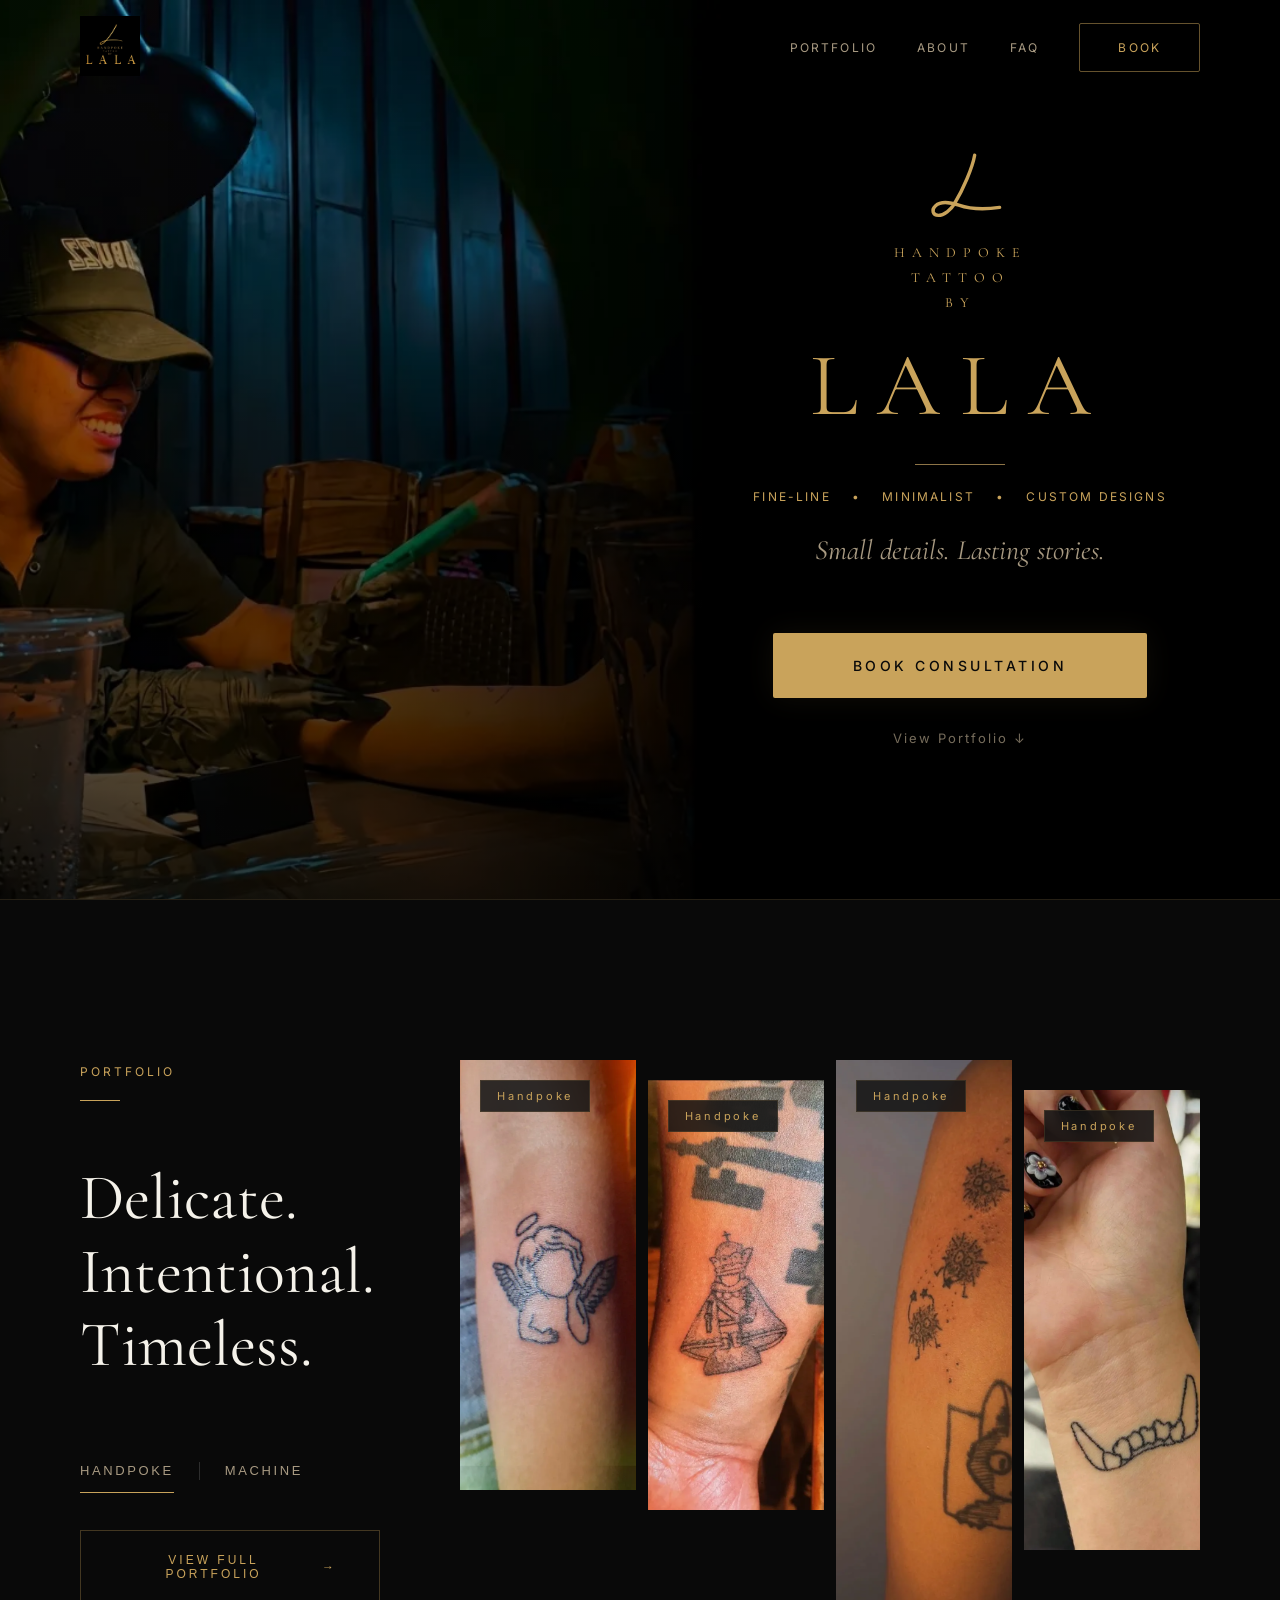
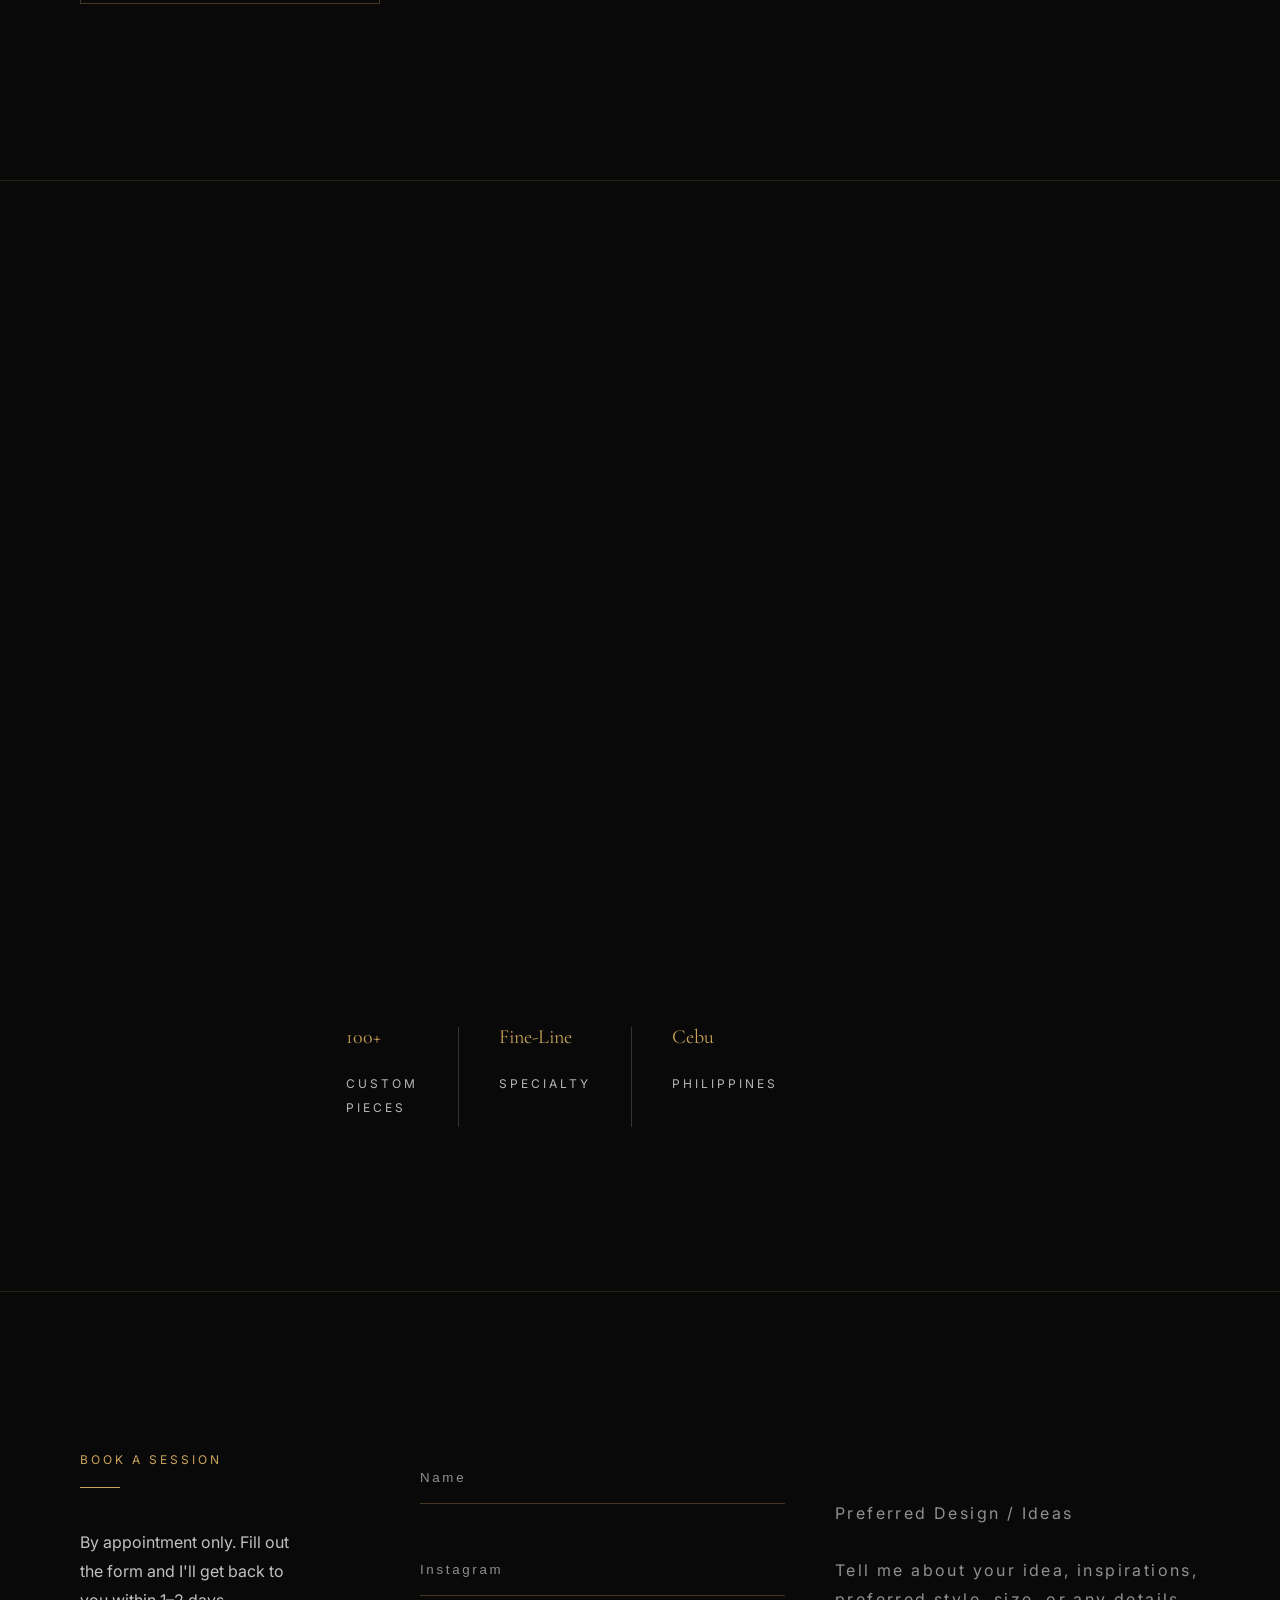
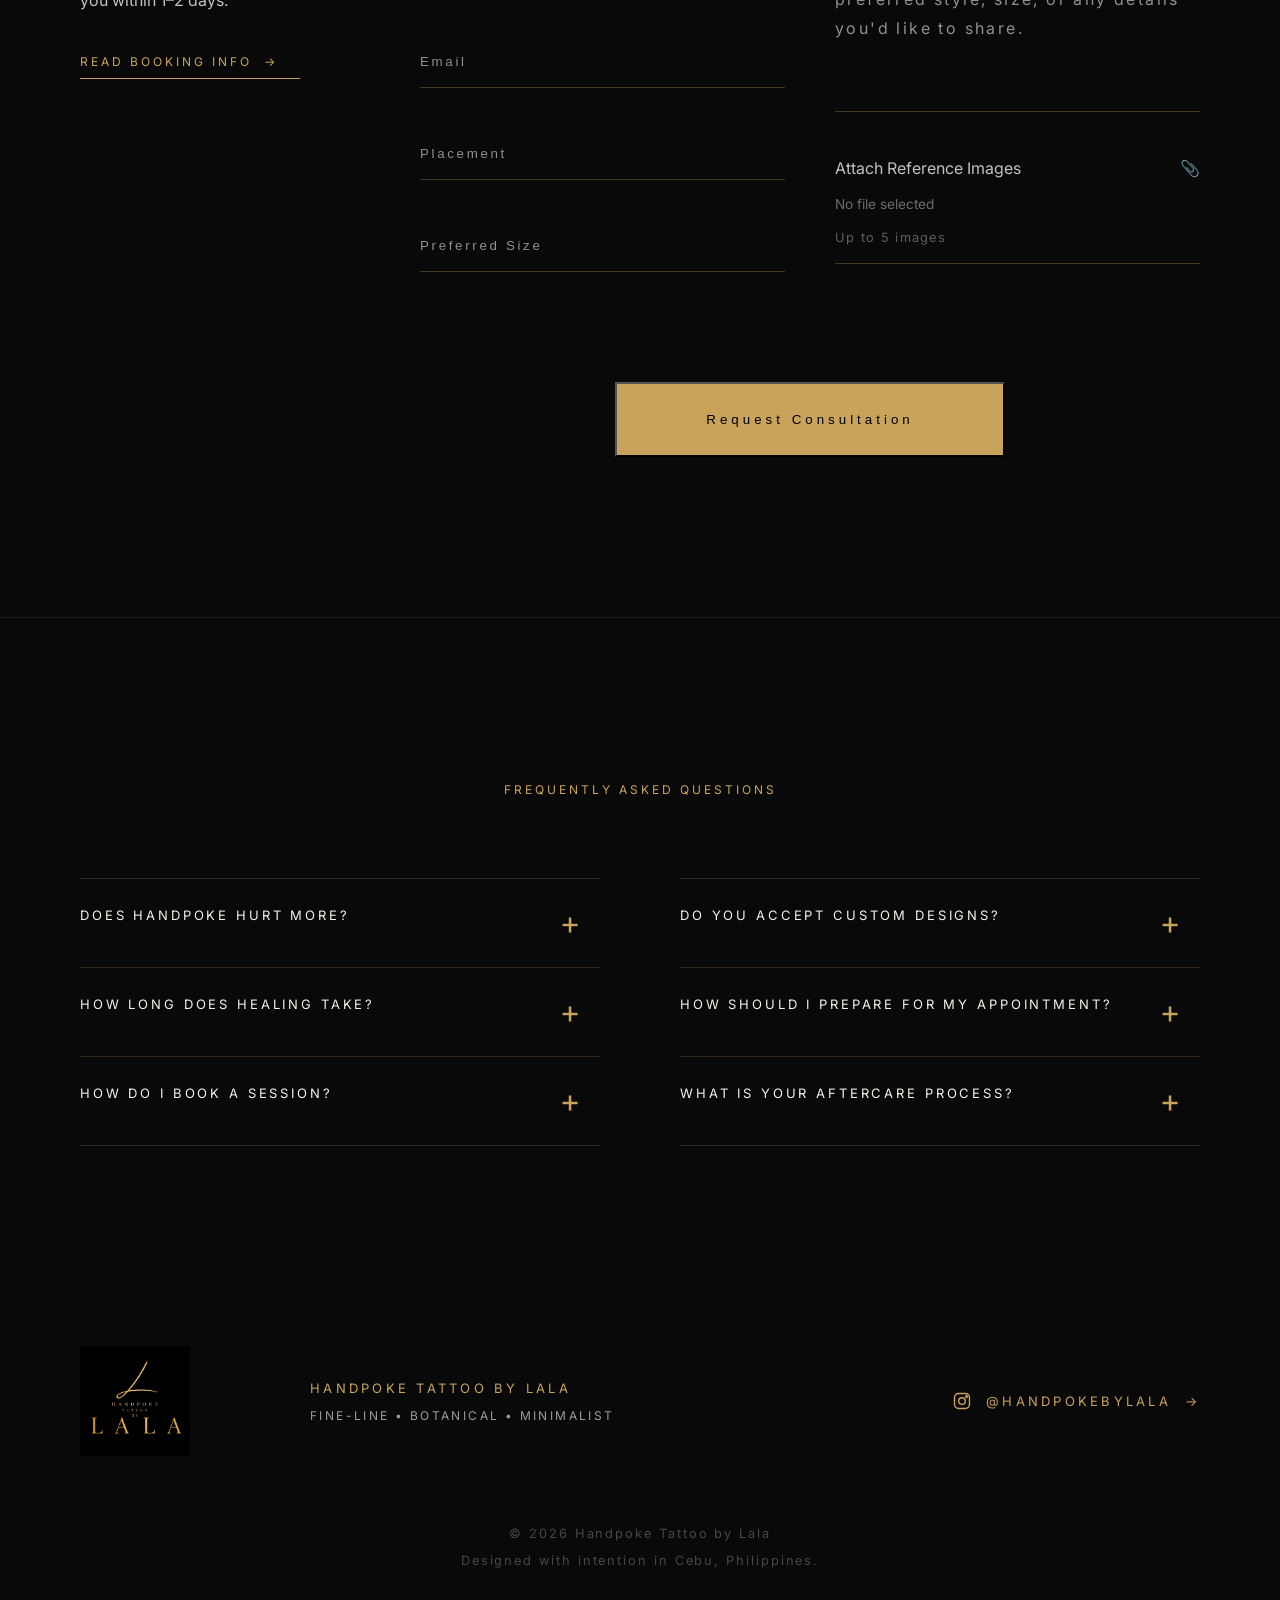
==== Handpoked website/index.html @ d17626dd "Add files via upload" ====
<!DOCTYPE html>
<html lang="en">
<head>

    <!-- Meta -->
    <meta charset="UTF-8">
    <meta name="viewport"
          content="width=device-width, initial-scale=1.0">

    <!-- Title -->
    <title>Handpoke Tattoo by LALA</title>
 <!-- Description -->
<meta
name="description"
content="Fine-line and minimalist handpoke tattoos by Lala. Thoughtfully crafted pieces inspired by your story.">

<meta property="og:type" content="website">

<meta
property="og:title"
content="Handpoke Tattoo by LALA">

<meta
property="og:description"
content="Fine-line, botanical and minimalist handpoke tattoos in Cebu, Philippines.">

<meta
property="og:image"
content="https://www.handpokebylala.com/img/og-image.jpg">

<meta
property="og:url"
content="https://www.handpokebylala.com/">

<meta
property="og:site_name"
content="Handpoke Tattoo by LALA">

<meta
name="twitter:card"
content="summary_large_image">

<meta
name="twitter:title"
content="Handpoke Tattoo by LALA">

<meta
name="twitter:description"
content="Fine-line and minimalist handpoke tattoos in Cebu.">

<meta
name="twitter:image"
content="https://www.handpokebylala.com/img/og-image.jpg">

<meta
name="theme-color"
content="#090909">

<link
rel="icon"
type="image/ico"
href="img/lala-favicon.ico">

<link
rel="apple-touch-icon"
href="img/apple-touch-icon.png">

<link
rel="canonical"
href="https://www.handpokebylala.com/">

<!-- Google Fonts -->
    <link rel="preconnect"
          href="https://fonts.googleapis.com">

    <link rel="preconnect"
          href="https://fonts.gstatic.com"
          crossorigin>

    <link href="https://fonts.googleapis.com/css2?family=Cormorant+Garamond:wght@300;400;500;600&family=Inter:wght@300;400;500&display=swap"
          rel="stylesheet">

    <!-- CSS -->
    <link rel="stylesheet"
          href="style.css">

          <link
rel="stylesheet"
href="https://cdnjs.cloudflare.com/ajax/libs/font-awesome/6.7.2/css/all.min.css">

<script type="application/ld+json">
{
  "@context": "https://schema.org",
  "@graph": [

    {
      "@type": "TattooParlor",
      "@id": "https://www.handpokebylala.com/#business",

      "name": "Handpoke Tattoo by LALA",

      "url": "https://www.handpokebylala.com",

      "logo": "https://www.handpokebylala.com/img/tattoo-logo.webp",

      "image": "https://www.handpokebylala.com/img/about-img.webp",

      "description": "Fine-line, botanical, and minimalist handpoke tattoos in Cebu, Philippines.",

      "priceRange": "₱₱",

      "areaServed": {
        "@type": "City",
        "name": "Cebu"
      },

      "sameAs": [
        "https://instagram.com/handpoketattoobylala"
      ]
    },

    {
      "@type": "Person",
      "@id": "https://www.handpokebylala.com/#lala",

      "name": "LALA",

      "jobTitle": "Handpoke Tattoo Artist",

      "worksFor": {
        "@id": "https://www.handpokebylala.com/#business"
      },

      "url": "https://www.handpokebylala.com",

      "image": "https://www.handpokebylala.com/img/about-img.webp",

      "sameAs": [
        "https://instagram.com/handpoketattoobylala"
      ],

      "knowsAbout": [
        "Handpoke Tattoo",
        "Fine-Line Tattoo",
        "Minimalist Tattoo",
        "Botanical Tattoo",
        "Custom Tattoo Design"
      ]
    }

  ]
}
</script>

</head>
<body>


<!-- =========================================
HEADER
========================================= -->

<header>

    <nav class="navbar">

<a href="index.html" class="logo">

    <img src="img/tattoo-logo.webp"
         alt="Handpoke Tattoo by Lala">

</a>
<button class="hamburger">

    <span></span>
    <span></span>
    <span></span>

</button>

        <ul class="nav-links">

            <li>
                <a href="#portfolio">Portfolio</a>
            </li>

            <li>
                <a href="#about">About</a>
            </li>

            <li>
                <a href="#faq">FAQ</a>
            </li>

            <li>
                <a href="#booking"
                   class="book-btn">

                    Book

                </a>
            </li>

        </ul>

    </nav>

   

</header>

 <div class="mobile-menu">

        <div class="close-menu">

    ✕

</div>
    <a href="#portfolio">Portfolio</a>

    <a href="#about">About</a>

    <a href="#faq">FAQ</a>

    <a href="#booking" class="mobile-book">

        Book Consultation

    </a>

</div>

<!-- =========================================
HERO
========================================= -->

<section class="hero" >


    <!-- Right Side -->
    <div class="hero-content">


        <!-- Signature -->
        <div class="signature-wrap">

            <svg class="signature-svg"
                 viewBox="0 0 150 118"
                 xmlns="http://www.w3.org/2000/svg">

                <path class="signature-path"

                    d="
                    M 100 4
                    C 96 26, 80 64, 64 90
                    C 58 100, 46 110, 36 110
                    C 26 110, 23 100, 31 93
                    C 41 84, 60 88, 72 92
                    C 92 99, 118 100, 144 96"

                    fill="none"
                    stroke="currentColor"
                    stroke-width="6"
                    stroke-linecap="round"/>

            </svg>

        </div>



        <!-- Small Heading -->
        <div class="mini-title">

            HANDPOKE<br>
            TATTOO <br>
            BY

        </div>



        <!-- Main Logo -->
        <h1 class="brand-name">

            LALA

        </h1>

        <h1 class="sr-only">
Handpoke Tattoo by LALA | Fine-Line Tattoo Artist in Cebu
</h1>



        <!-- Divider -->
        <div class="divider"></div>



        <!-- Descriptors -->
        <div class="descriptors">

            <span>FINE-LINE</span>

            <span class="dot">•</span>

            <span>MINIMALIST</span>

            <span class="dot">•</span>

            <span>CUSTOM DESIGNS</span>

        </div>



        <!-- Tagline -->
        <p class="tagline">

            Small details. Lasting stories.

        </p>



        <!-- Buttons -->
        <div class="hero-buttons">

            <a href="#booking"
               class="btn-primary">

                Book Consultation

            </a>


            <a href="#portfolio"
               class="btn-secondary">

                View Portfolio ↓

            </a>

        </div>

    </div>

</section>
<section class="portfolio" id="portfolio">

    <!-- LEFT -->
    <div class="portfolio-intro reveal-left">

        <span class="section-label reveal-up">
            Portfolio
        </span>

        <h2 class="reveal-up">
            Delicate.<br>
            Intentional.<br>
            Timeless.
        </h2>

        <div class="portfolio-filter reveal-up">

    <button class="active-filter"
            data-category="handpoke">

        Handpoke

    </button>

    <span class="divider-line"></span>

    <button data-category="machine">

        Machine

    </button>

</div>

      <button class="portfolio-link open-gallery reveal-up">

    View Full Portfolio <span>→</span>

</button>

    </div>

<div class="portfolio-gallery reveal-right">

    <div class="portfolio-grid">

    </div>

</div>
    

</section>
<!-- FULLSCREEN GALLERY -->
<div class="gallery-modal">

    <div class="gallery-header">

        <div class="close-gallery">

            X

        </div>

        <h2>Selected Works</h2>

    </div>


    <div class="gallery-filter">

        <button class="gallery-active"
                data-gallery="all">

            All

        </button>

        <button data-gallery="handpoke">

            Handpoke

        </button>

        <button data-gallery="machine">

            Machine

        </button>

    </div>

<div class="gallery-wrapper">

    <div class="gallery-grid">

    </div>

</div>
   

</div>

<div class="lightbox">

    <div class="lightbox-close">

        ✕

    </div>

    <button class="prev-btn">

        ‹

    </button>

    <div class="lightbox-content">

        <span class="lightbox-label">

            Handpoke

        </span>

        <img id="lightbox-image">

        <div class="lightbox-count">

            1 / 8

        </div>

    </div>

    <button class="next-btn">

        ›

    </button>

</div>
<section class="about" id="about">

    <!-- Image -->
   <div class="about-image reveal-left">

    <div class="image-frame"></div>

    <img src="img/about-img.webp"
         alt="Handpoke Tattoo by Lala">

</div>


    <!-- Text -->
    <div class="about-content">

        <span class="section-label reveal-right">

            About Lala

        </span>

        <h2 class="reveal-right">

            Handpoke tattoo artist specializing
            in fine-line and minimalist designs.

        </h2>

        <p class="reveal-right">

            Every tattoo is done slowly and intentionally
            through handpoke techniques, creating pieces
            that feel personal, timeless, and uniquely yours.

        </p>

       <a href="#booking" class="about-link reveal-right" id="meet-lala-btn">

    <span>Meet Lala</span>

    <span class="arrow">→</span>

</a>


       <div class="about-stats reveal-right">

    <div class="stat-item">

        <h3>100+</h3>

        <p>
            CUSTOM<br>
            PIECES
        </p>

    </div>

    <div class="stat-divider"></div>

    <div class="stat-item">

        <h3>Fine-Line</h3>

        <p>

            SPECIALTY

        </p>

    </div>

    <div class="stat-divider"></div>

    <div class="stat-item">

        <h3>Cebu</h3>

        <p>

            PHILIPPINES

        </p>

    </div>

</div>

    </div>


    <!-- Animated Flower -->
    <div class="about-flower reveal-up">



<svg class="flower-svg"
     xmlns="http://www.w3.org/2000/svg"
     viewBox="0 0 736 1427"
     fill="none"
     stroke="black"
     stroke-width="1.5"
     stroke-linecap="round"
     stroke-linejoin="round">

   <path class="flower-path" d="M 366 1179 L 367 1178 L 368 1179 L 373 1189 L 373 1191 L 383 1210 L 383 1212 L 385 1214 L 385 1216 L 398 1242 L 400 1244 L 409 1263 L 411 1265 L 413 1270 L 415 1272 L 421 1285 L 423 1287 L 428 1298 L 430 1300 L 436 1313 L 438 1315 L 449 1337 L 454 1344 L 456 1349 L 461 1356 L 460 1358 L 454 1352 L 454 1351 L 445 1341 L 445 1340 L 441 1336 L 441 1335 L 430 1322 L 428 1318 L 422 1311 L 422 1310 L 412 1296 L 411 1293 L 406 1286 L 404 1281 L 402 1279 L 390 1255 L 390 1253 L 387 1248 L 387 1246 L 383 1238 L 382 1233 L 380 1230 L 380 1228 L 379 1227 L 379 1225 L 378 1224 L 378 1222 L 377 1221 L 377 1219 L 376 1218 L 376 1216 L 374 1212 L 374 1209 L 372 1205 L 372 1202 L 371 1201 L 371 1198 L 370 1197 L 370 1194 L 369 1193 L 369 1190 L 368 1189 L 368 1186 L 367 1185 L 367 1182 L 366 1180" />
<path class="flower-path" d="M 361 1090 L 362 1089 L 364 1090 L 364 1112 L 365 1113 L 365 1123 L 366 1124 L 366 1132 L 367 1133 L 367 1139 L 368 1140 L 368 1144 L 369 1145 L 369 1150 L 370 1151 L 370 1155 L 371 1156 L 372 1165 L 373 1166 L 373 1169 L 374 1170 L 374 1173 L 375 1174 L 375 1177 L 376 1178 L 377 1185 L 379 1189 L 379 1192 L 381 1196 L 381 1198 L 380 1199 L 369 1177 L 369 1175 L 363 1163 L 363 1158 L 362 1157 L 362 1147 L 361 1146 L 361 1091" />
<path class="flower-path" d="M 535 969 L 536 968 L 537 970 L 535 973 L 535 975 L 532 981 L 530 983 L 528 988 L 526 990 L 526 991 L 524 993 L 520 1000 L 517 1003 L 515 1007 L 511 1011 L 511 1012 L 504 1020 L 504 1021 L 499 1026 L 499 1027 L 491 1035 L 491 1036 L 465 1063 L 464 1062 L 464 1060 L 465 1059 L 466 1051 L 467 1050 L 467 1048 L 468 1047 L 470 1039 L 480 1019 L 479 1020 L 476 1026 L 474 1028 L 467 1042 L 467 1044 L 466 1045 L 466 1047 L 464 1051 L 464 1054 L 463 1055 L 463 1059 L 462 1060 L 462 1065 L 461 1066 L 461 1068 L 459 1070 L 455 1077 L 452 1080 L 448 1087 L 445 1090 L 444 1089 L 444 1080 L 445 1079 L 445 1074 L 446 1073 L 446 1070 L 447 1069 L 448 1063 L 449 1062 L 450 1057 L 452 1054 L 452 1052 L 461 1034 L 461 1035 L 458 1038 L 457 1041 L 455 1043 L 448 1057 L 448 1059 L 447 1060 L 447 1062 L 446 1063 L 446 1065 L 444 1069 L 444 1072 L 443 1073 L 443 1076 L 442 1077 L 442 1096 L 439 1100 L 438 1103 L 436 1105 L 431 1115 L 429 1114 L 429 1105 L 428 1104 L 428 1078 L 429 1077 L 429 1071 L 430 1070 L 430 1067 L 431 1066 L 431 1065 L 430 1065 L 430 1067 L 428 1071 L 428 1075 L 427 1076 L 427 1082 L 426 1083 L 426 1103 L 427 1104 L 427 1112 L 428 1113 L 428 1122 L 425 1128 L 425 1130 L 423 1133 L 423 1135 L 421 1138 L 421 1140 L 419 1144 L 419 1147 L 417 1151 L 417 1154 L 416 1155 L 414 1152 L 414 1144 L 413 1143 L 413 1112 L 414 1111 L 414 1105 L 415 1104 L 415 1100 L 416 1099 L 416 1095 L 417 1093 L 414 1098 L 413 1106 L 412 1107 L 412 1112 L 411 1113 L 411 1146 L 412 1147 L 412 1153 L 413 1154 L 413 1158 L 414 1159 L 414 1166 L 413 1167 L 413 1172 L 412 1173 L 412 1180 L 411 1181 L 411 1188 L 410 1189 L 410 1200 L 409 1201 L 407 1198 L 406 1192 L 405 1191 L 405 1189 L 403 1185 L 403 1182 L 402 1181 L 401 1175 L 399 1171 L 398 1163 L 397 1162 L 397 1158 L 396 1157 L 396 1151 L 395 1150 L 395 1124 L 396 1123 L 396 1116 L 397 1115 L 397 1111 L 398 1110 L 399 1102 L 400 1101 L 400 1099 L 401 1098 L 403 1090 L 405 1087 L 405 1085 L 413 1069 L 415 1067 L 416 1064 L 421 1058 L 423 1054 L 441 1035 L 442 1035 L 446 1031 L 447 1031 L 450 1028 L 451 1028 L 454 1025 L 455 1025 L 460 1021 L 470 1016 L 472 1014 L 479 1011 L 481 1009 L 486 1007 L 488 1005 L 493 1003 L 495 1001 L 498 1000 L 503 996 L 506 995 L 508 993 L 512 991 L 520 984 L 521 984 L 534 971 L 534 970" />
<path class="flower-path" d="M 543 959 L 544 958 L 545 959 L 545 965 L 544 966 L 544 971 L 543 972 L 543 978 L 542 979 L 542 984 L 541 985 L 541 991 L 540 992 L 540 996 L 539 997 L 539 1002 L 538 1003 L 538 1007 L 537 1008 L 537 1011 L 536 1012 L 536 1015 L 535 1016 L 534 1024 L 532 1028 L 532 1031 L 531 1032 L 531 1034 L 530 1035 L 528 1043 L 526 1046 L 526 1048 L 524 1051 L 524 1053 L 522 1056 L 522 1058 L 517 1067 L 517 1069 L 508 1087 L 506 1089 L 503 1096 L 501 1098 L 497 1106 L 495 1108 L 495 1109 L 493 1111 L 493 1112 L 491 1114 L 491 1115 L 489 1117 L 489 1118 L 487 1120 L 483 1127 L 474 1138 L 474 1139 L 469 1144 L 469 1145 L 464 1150 L 464 1151 L 441 1174 L 440 1174 L 435 1179 L 434 1179 L 430 1183 L 429 1183 L 422 1190 L 422 1191 L 419 1194 L 417 1199 L 415 1201 L 415 1203 L 413 1206 L 412 1205 L 412 1195 L 413 1194 L 413 1185 L 414 1184 L 414 1177 L 415 1176 L 415 1171 L 416 1169 L 422 1162 L 422 1161 L 440 1143 L 441 1143 L 451 1134 L 452 1134 L 468 1118 L 469 1116 L 468 1116 L 456 1128 L 455 1128 L 450 1133 L 449 1133 L 445 1137 L 444 1137 L 440 1141 L 439 1141 L 433 1147 L 432 1147 L 419 1161 L 418 1160 L 418 1157 L 420 1153 L 420 1150 L 421 1149 L 421 1146 L 422 1145 L 423 1140 L 425 1137 L 425 1135 L 427 1132 L 427 1130 L 430 1125 L 430 1123 L 436 1111 L 438 1109 L 439 1106 L 442 1103 L 446 1101 L 450 1097 L 454 1095 L 457 1092 L 461 1090 L 464 1087 L 468 1085 L 471 1082 L 472 1082 L 478 1077 L 479 1077 L 484 1072 L 485 1072 L 502 1055 L 502 1054 L 510 1045 L 510 1044 L 484 1070 L 483 1070 L 479 1074 L 478 1074 L 471 1080 L 464 1084 L 461 1087 L 454 1091 L 447 1097 L 445 1096 L 448 1092 L 449 1089 L 455 1081 L 455 1080 L 458 1077 L 458 1076 L 461 1073 L 461 1072 L 465 1068 L 465 1067 L 483 1048 L 483 1047 L 495 1035 L 495 1034 L 502 1027 L 502 1026 L 507 1021 L 507 1020 L 510 1017 L 510 1016 L 517 1008 L 519 1004 L 522 1001 L 522 1000 L 528 992 L 530 987 L 532 985 L 539 971 L 539 969 L 541 966 L 541 964 L 543 960" />
<path class="flower-path" d="M 142 941 L 144 940 L 145 941 L 148 941 L 149 942 L 156 943 L 160 945 L 163 945 L 164 946 L 166 946 L 167 947 L 169 947 L 173 949 L 176 949 L 179 951 L 181 951 L 182 952 L 187 953 L 190 955 L 192 955 L 214 966 L 216 968 L 219 969 L 226 974 L 225 975 L 219 976 L 218 977 L 202 977 L 201 976 L 196 976 L 200 977 L 201 978 L 204 978 L 205 979 L 218 979 L 219 978 L 222 978 L 226 976 L 229 976 L 239 984 L 240 984 L 244 988 L 244 989 L 243 990 L 239 990 L 238 991 L 225 991 L 224 990 L 221 990 L 220 989 L 219 989 L 219 990 L 223 991 L 224 992 L 226 992 L 227 993 L 239 993 L 243 991 L 248 991 L 258 1000 L 257 1001 L 252 1001 L 251 1002 L 240 1002 L 239 1001 L 233 1001 L 234 1002 L 242 1003 L 243 1004 L 261 1003 L 273 1014 L 272 1015 L 263 1015 L 262 1014 L 260 1014 L 259 1015 L 248 1015 L 247 1014 L 243 1014 L 242 1013 L 240 1013 L 239 1012 L 237 1012 L 234 1010 L 230 1009 L 228 1007 L 223 1005 L 221 1003 L 217 1001 L 214 998 L 213 998 L 210 995 L 209 995 L 206 992 L 205 992 L 169 960 L 168 960 L 157 951 L 156 951 L 154 949 L 153 949 L 143 942" />
<path class="flower-path" d="M 170 934 L 171 933 L 193 933 L 194 934 L 200 934 L 201 935 L 209 936 L 210 937 L 213 937 L 214 938 L 219 939 L 224 942 L 226 942 L 228 944 L 236 948 L 239 951 L 240 951 L 250 961 L 250 962 L 254 966 L 254 967 L 259 973 L 263 981 L 263 983 L 264 984 L 264 986 L 265 987 L 265 989 L 266 990 L 267 995 L 269 998 L 269 1000 L 270 1001 L 270 1003 L 271 1004 L 272 1008 L 271 1009 L 266 1004 L 265 1004 L 250 989 L 249 985 L 248 984 L 248 982 L 246 979 L 246 977 L 240 965 L 232 955 L 234 960 L 236 962 L 237 965 L 239 967 L 243 975 L 243 977 L 246 982 L 246 984 L 245 985 L 240 981 L 239 981 L 236 978 L 235 978 L 232 975 L 231 975 L 220 967 L 208 961 L 204 958 L 202 958 L 193 953 L 188 952 L 185 950 L 183 950 L 182 949 L 180 949 L 179 948 L 177 948 L 176 947 L 174 947 L 173 946 L 171 946 L 167 944 L 164 944 L 160 942 L 157 942 L 156 941 L 153 941 L 152 940 L 149 940 L 148 939 L 144 939 L 143 938 L 146 936 L 160 935 L 161 934 L 169 934" />
<path class="flower-path" d="M 531 795 L 532 794 L 533 795 L 533 796 L 531 798 L 532 799 L 531 801 L 524 806 L 522 806 L 521 807 L 517 807 L 515 805 L 517 804 L 517 803 L 516 802 L 515 803 L 513 803 L 512 802 L 513 800 L 515 800 L 516 799 L 518 799 L 519 798 L 521 798 L 522 797 L 530 795" />
<path class="flower-path" d="M 516 792 L 517 791 L 529 791 L 530 792 L 527 794 L 525 794 L 524 795 L 522 795 L 521 796 L 519 796 L 518 797 L 516 797 L 515 798 L 513 798 L 512 799 L 508 800 L 507 799 L 508 796 L 512 793 L 515 792" />
<path class="flower-path" d="M 482 762 L 483 761 L 485 763 L 485 765 L 481 771 L 480 770 L 480 766 L 481 765 L 481 763" />
<path class="flower-path" d="M 566 744 L 568 743 L 569 745 L 561 754 L 557 756 L 560 756 L 562 758 L 561 760 L 559 761 L 551 761 L 547 759 L 545 757 L 545 753 L 547 751 L 553 748 L 555 748 L 556 747 L 558 747 L 561 745 L 565 744" />
<path class="flower-path" d="M 497 742 L 498 741 L 499 742 L 499 744 L 497 747 L 497 749 L 494 752 L 493 751 L 493 747 L 496 743" />
<path class="flower-path" d="M 559 736 L 560 735 L 566 738 L 570 738 L 571 739 L 565 742 L 563 742 L 562 743 L 557 744 L 554 746 L 552 746 L 547 749 L 546 748 L 546 746 L 548 742 L 553 737 L 555 736 L 558 736" />
<path class="flower-path" d="M 515 732 L 516 731 L 517 732 L 517 735 L 515 737 L 514 736 L 515 733" />
<path class="flower-path" d="M 510 732 L 511 731 L 513 732 L 512 739 L 509 743 L 509 745 L 513 741 L 514 742 L 514 745 L 513 746 L 512 752 L 509 755 L 505 757 L 500 758 L 499 757 L 504 752 L 506 748 L 500 754 L 498 755 L 496 754 L 499 749 L 499 747 L 500 746 L 500 744 L 502 740 L 509 732" />
<path class="flower-path" d="M 158 728 L 159 727 L 162 730 L 163 730 L 182 749 L 182 750 L 187 755 L 187 756 L 192 761 L 192 762 L 198 769 L 198 770 L 208 784 L 212 792 L 212 794 L 214 797 L 214 799 L 216 803 L 216 808 L 217 809 L 216 810 L 216 816 L 215 817 L 215 820 L 213 824 L 213 827 L 212 828 L 212 833 L 211 834 L 203 821 L 203 814 L 204 813 L 204 807 L 205 806 L 205 798 L 204 797 L 203 791 L 202 790 L 202 792 L 203 793 L 203 807 L 202 808 L 202 813 L 200 817 L 192 805 L 192 789 L 191 788 L 191 782 L 190 781 L 190 777 L 189 776 L 189 773 L 186 767 L 186 765 L 184 762 L 184 764 L 185 765 L 185 767 L 187 771 L 187 774 L 188 775 L 188 779 L 189 780 L 189 789 L 190 790 L 190 799 L 189 800 L 181 789 L 178 783 L 179 782 L 178 780 L 178 774 L 177 775 L 177 779 L 176 780 L 173 775 L 173 755 L 172 754 L 172 751 L 168 744 L 169 748 L 170 749 L 170 753 L 171 754 L 171 770 L 170 771 L 161 757 L 160 751 L 159 750 L 159 731 L 158 729" />
<path class="flower-path" d="M 135 710 L 136 709 L 138 711 L 139 711 L 144 716 L 145 716 L 155 724 L 156 726 L 156 729 L 157 730 L 157 747 L 156 748 L 153 742 L 151 740 L 149 735 L 147 733 L 144 726 L 142 724 L 138 715 L 135 711" />
<path class="flower-path" d="M 126 701 L 127 700 L 130 704 L 140 725 L 142 727 L 153 749 L 155 751 L 156 754 L 159 758 L 157 759 L 151 756 L 149 754 L 143 751 L 139 747 L 138 747 L 139 749 L 146 755 L 149 756 L 156 761 L 160 762 L 164 766 L 164 767 L 166 769 L 166 770 L 168 772 L 168 773 L 170 775 L 170 776 L 172 778 L 173 781 L 176 785 L 175 786 L 173 786 L 172 785 L 170 785 L 164 782 L 162 780 L 158 778 L 148 768 L 147 766 L 149 771 L 159 781 L 160 781 L 165 785 L 169 786 L 172 788 L 174 788 L 177 790 L 179 790 L 186 800 L 186 801 L 188 803 L 188 804 L 187 805 L 185 805 L 181 803 L 178 803 L 177 802 L 172 801 L 169 799 L 167 799 L 163 796 L 160 795 L 164 799 L 172 803 L 174 803 L 178 805 L 181 805 L 184 807 L 186 807 L 189 809 L 191 809 L 194 812 L 194 813 L 202 824 L 203 827 L 205 829 L 204 830 L 196 828 L 186 823 L 183 820 L 182 820 L 179 817 L 178 817 L 185 824 L 186 824 L 191 828 L 193 828 L 196 830 L 202 831 L 203 832 L 207 833 L 211 838 L 210 840 L 209 839 L 205 839 L 204 838 L 192 837 L 191 836 L 186 835 L 180 832 L 178 830 L 174 828 L 159 813 L 159 812 L 156 809 L 156 808 L 150 800 L 145 790 L 145 788 L 143 785 L 143 783 L 142 782 L 142 780 L 140 776 L 139 769 L 138 768 L 138 763 L 137 762 L 137 758 L 136 757 L 136 751 L 135 750 L 135 744 L 134 743 L 134 737 L 133 736 L 133 730 L 132 729 L 132 725 L 131 724 L 130 715 L 129 714 L 129 711 L 128 710 L 126 702" />
<path class="flower-path" d="M 259 698 L 260 697 L 261 698 L 264 704 L 265 709 L 267 713 L 271 718 L 270 720 L 264 720 L 260 716 L 259 714 L 259 709 L 258 708 L 258 702 L 259 701 L 259 699" />
<path class="flower-path" d="M 260 694 L 262 693 L 268 696 L 274 702 L 275 706 L 276 707 L 276 709 L 277 710 L 277 713 L 274 717 L 273 717 L 271 715 L 270 712 L 268 710 L 264 702 L 264 700 L 261 695" />
<path class="flower-path" d="M 316 676 L 317 675 L 321 675 L 323 679 L 323 687 L 322 689 L 318 692 L 316 691 L 318 687 L 318 683 L 314 690 L 312 688 L 312 681 L 315 677" />
<path class="flower-path" d="M 322 668 L 323 667 L 324 668 L 323 672 L 320 675 L 317 675 L 316 674 L 321 669" />
<path class="flower-path" d="M 347 665 L 348 664 L 349 665 L 349 688 L 350 689 L 350 700 L 351 701 L 352 717 L 353 718 L 354 731 L 355 732 L 355 737 L 356 738 L 357 749 L 358 750 L 358 754 L 359 755 L 359 759 L 360 760 L 360 765 L 361 766 L 361 771 L 362 772 L 362 777 L 363 778 L 363 783 L 364 784 L 364 790 L 365 791 L 365 796 L 366 797 L 366 802 L 367 803 L 367 808 L 368 809 L 368 815 L 369 816 L 369 821 L 370 822 L 370 828 L 371 829 L 371 835 L 372 836 L 372 842 L 373 843 L 373 849 L 374 850 L 374 856 L 375 857 L 375 863 L 376 864 L 376 870 L 377 871 L 378 886 L 379 887 L 379 893 L 380 894 L 381 909 L 382 910 L 382 921 L 383 922 L 383 962 L 382 963 L 382 966 L 381 967 L 380 974 L 378 978 L 378 981 L 377 982 L 377 985 L 376 986 L 376 989 L 374 993 L 374 996 L 373 997 L 373 1000 L 372 1001 L 372 1004 L 371 1005 L 371 1009 L 370 1010 L 370 1013 L 369 1014 L 369 1018 L 368 1019 L 368 1023 L 367 1024 L 367 1028 L 366 1029 L 366 1033 L 365 1034 L 365 1039 L 364 1040 L 364 1045 L 363 1046 L 363 1052 L 362 1053 L 362 1059 L 361 1060 L 361 1067 L 360 1068 L 360 1078 L 359 1079 L 359 1091 L 358 1092 L 358 1141 L 359 1142 L 359 1150 L 358 1151 L 354 1143 L 354 1141 L 352 1138 L 352 1136 L 349 1131 L 349 1129 L 347 1126 L 347 1124 L 345 1121 L 345 1119 L 340 1109 L 339 1104 L 337 1101 L 336 1096 L 334 1093 L 333 1088 L 331 1085 L 331 1083 L 330 1082 L 330 1080 L 329 1079 L 329 1077 L 327 1073 L 327 1070 L 325 1066 L 324 1059 L 322 1055 L 322 1052 L 321 1051 L 321 1048 L 320 1047 L 320 1044 L 319 1043 L 319 1040 L 318 1039 L 318 1035 L 317 1034 L 317 1031 L 316 1030 L 316 1026 L 315 1025 L 315 1021 L 314 1020 L 314 1016 L 313 1015 L 313 1010 L 312 1009 L 312 1004 L 311 1003 L 311 998 L 310 997 L 310 991 L 309 990 L 309 984 L 308 983 L 308 975 L 307 974 L 307 966 L 306 965 L 306 950 L 305 949 L 305 913 L 306 912 L 306 895 L 307 894 L 307 883 L 308 882 L 308 873 L 309 872 L 309 864 L 310 863 L 311 850 L 312 849 L 312 845 L 313 844 L 313 839 L 314 838 L 314 834 L 315 833 L 315 829 L 316 828 L 316 824 L 317 823 L 317 819 L 318 818 L 319 809 L 320 808 L 320 805 L 321 804 L 321 800 L 322 799 L 323 791 L 324 790 L 324 787 L 325 786 L 325 783 L 326 782 L 327 773 L 328 772 L 328 769 L 329 768 L 329 764 L 330 763 L 330 760 L 331 759 L 331 755 L 332 754 L 332 751 L 333 750 L 333 746 L 334 745 L 334 741 L 335 740 L 335 736 L 336 735 L 336 731 L 337 730 L 337 725 L 338 724 L 338 720 L 339 719 L 339 715 L 340 714 L 340 709 L 341 708 L 341 704 L 342 703 L 342 698 L 343 697 L 343 691 L 344 690 L 344 685 L 345 684 L 345 677 L 346 676 L 347 666" />
<path class="flower-path" d="M 285 624 L 286 623 L 290 628 L 290 630 L 287 634 L 286 634 L 284 631 L 284 625" />
<path class="flower-path" d="M 281 620 L 283 619 L 286 622 L 283 624 L 283 626 L 282 627 L 282 631 L 281 632 L 278 629 L 278 626 L 279 625 L 279 622 L 280 621" />
<path class="flower-path" d="M 320 617 L 321 616 L 322 617 L 322 622 L 318 626 L 315 626 L 314 624 L 315 623 L 317 623 L 315 623 L 314 622 L 316 620 L 316 619 L 319 617" />
<path class="flower-path" d="M 321 614 L 315 617 L 312 621 L 311 625 L 314 628 L 318 628 L 323 625 L 325 621 L 325 618 L 324 616 L 322 615" />
<path class="flower-path" d="M 312 591 L 313 590 L 315 593 L 315 596 L 316 597 L 316 605 L 314 609 L 310 613 L 308 613 L 307 612 L 308 611 L 308 604 L 309 603 L 310 596 L 312 592" />
<path class="flower-path" d="M 310 588 L 311 587 L 312 588 L 312 590 L 308 598 L 308 600 L 306 604 L 306 609 L 304 613 L 301 610 L 299 606 L 299 600 L 304 594 L 304 593 L 309 588" />
<path class="flower-path" d="M 673 537 L 674 536 L 676 537 L 666 546 L 665 546 L 629 582 L 628 582 L 621 589 L 620 589 L 610 598 L 609 598 L 595 608 L 581 615 L 579 615 L 576 617 L 574 617 L 573 618 L 571 618 L 567 620 L 564 620 L 563 621 L 560 621 L 559 622 L 556 622 L 555 623 L 551 623 L 550 624 L 547 624 L 546 625 L 543 625 L 542 626 L 539 626 L 538 627 L 531 628 L 530 629 L 525 630 L 522 632 L 520 631 L 520 630 L 527 623 L 527 622 L 536 612 L 540 611 L 541 610 L 544 610 L 545 609 L 559 608 L 560 607 L 567 606 L 567 605 L 566 606 L 556 606 L 555 607 L 548 607 L 547 608 L 543 608 L 542 609 L 541 607 L 544 604 L 548 602 L 550 602 L 551 601 L 554 601 L 555 600 L 560 600 L 561 599 L 568 599 L 569 598 L 577 598 L 578 597 L 583 597 L 584 596 L 588 596 L 589 595 L 594 594 L 594 593 L 593 594 L 588 594 L 587 595 L 582 595 L 581 596 L 561 597 L 560 598 L 555 598 L 554 599 L 552 599 L 551 598 L 556 593 L 557 593 L 561 589 L 562 589 L 569 583 L 573 581 L 579 581 L 580 580 L 589 580 L 590 579 L 599 579 L 600 578 L 610 577 L 611 576 L 617 575 L 620 573 L 622 573 L 629 569 L 628 570 L 626 570 L 622 572 L 619 572 L 615 574 L 607 575 L 606 576 L 601 576 L 600 577 L 591 577 L 590 578 L 580 578 L 579 577 L 583 574 L 617 557 L 619 557 L 622 555 L 624 555 L 632 551 L 634 551 L 640 548 L 642 548 L 643 547 L 645 547 L 646 546 L 648 546 L 649 545 L 651 545 L 652 544 L 654 544 L 655 543 L 663 541 L 666 539 L 668 539 L 672 537" />
<path class="flower-path" d="M 614 536 L 615 535 L 630 535 L 631 536 L 663 536 L 664 535 L 669 535 L 670 536 L 669 537 L 667 537 L 666 538 L 664 538 L 663 539 L 661 539 L 660 540 L 658 540 L 657 541 L 655 541 L 654 542 L 652 542 L 651 543 L 649 543 L 648 544 L 646 544 L 645 545 L 637 547 L 634 549 L 629 550 L 626 552 L 624 552 L 616 556 L 614 556 L 609 559 L 607 559 L 585 570 L 583 572 L 575 576 L 570 580 L 569 578 L 573 570 L 578 564 L 578 563 L 591 550 L 592 550 L 595 547 L 588 551 L 578 560 L 578 561 L 571 569 L 567 577 L 566 582 L 550 595 L 549 593 L 550 592 L 551 587 L 553 584 L 553 582 L 558 572 L 560 570 L 562 566 L 569 559 L 567 560 L 559 568 L 559 569 L 555 574 L 550 584 L 550 586 L 549 587 L 549 589 L 548 590 L 546 598 L 536 608 L 535 607 L 536 603 L 537 602 L 537 600 L 538 599 L 538 597 L 545 583 L 538 593 L 538 595 L 535 600 L 535 602 L 533 606 L 533 610 L 531 614 L 525 620 L 525 621 L 521 625 L 521 626 L 520 627 L 519 626 L 520 620 L 521 619 L 522 614 L 524 611 L 526 603 L 528 600 L 528 598 L 535 584 L 537 582 L 541 575 L 545 571 L 545 570 L 557 558 L 558 558 L 562 554 L 563 554 L 571 548 L 583 542 L 585 542 L 586 541 L 588 541 L 589 540 L 591 540 L 595 538 L 598 538 L 599 537 L 604 537 L 605 536 L 613 536" />
<path class="flower-path" d="M 437 518 L 438 517 L 440 519 L 443 526 L 446 529 L 448 533 L 447 534 L 443 533 L 438 528 L 438 526 L 437 525 L 437 519" />
<path class="flower-path" d="M 439 513 L 440 512 L 444 515 L 445 515 L 450 521 L 451 525 L 452 526 L 452 532 L 451 533 L 448 530 L 447 527 L 446 527 L 444 525 L 442 521 L 442 519 L 439 514" />
<path class="flower-path" d="M 557 506 L 558 505 L 560 506 L 559 507 L 558 512 L 554 516 L 550 518 L 546 518 L 543 516 L 543 515 L 546 512 L 547 512 L 549 510 L 552 509 L 556 506" />
<path class="flower-path" d="M 556 501 L 557 500 L 560 500 L 561 501 L 555 506 L 546 510 L 544 512 L 542 511 L 543 508 L 548 503 L 552 502 L 553 501 L 555 501" />
<path class="flower-path" d="M 407 456 L 408 455 L 410 456 L 408 459 L 408 462 L 408 461 L 411 457 L 413 458 L 412 460 L 412 463 L 410 467 L 405 473 L 403 472 L 405 469 L 405 468 L 404 468 L 402 472 L 399 475 L 395 475 L 394 474 L 395 473 L 395 471 L 397 467 L 399 465 L 401 460 L 405 456 L 406 456" />
<path class="flower-path" d="M 547 446 L 549 445 L 552 448 L 555 449 L 557 451 L 567 456 L 569 456 L 574 459 L 576 459 L 577 460 L 579 460 L 580 461 L 582 461 L 586 463 L 594 464 L 595 465 L 594 466 L 591 466 L 590 467 L 574 467 L 573 466 L 567 465 L 560 461 L 551 452 L 551 451 L 548 448 L 548 447" />
<path class="flower-path" d="M 456 444 L 457 443 L 459 446 L 459 451 L 460 452 L 460 465 L 459 466 L 456 466 L 452 461 L 453 452 L 454 451 L 454 449 L 456 445" />
<path class="flower-path" d="M 459 443 L 460 442 L 463 445 L 468 455 L 468 462 L 463 466 L 461 465 L 461 452 L 460 451 L 460 447 L 459 446 L 459 444" />
<path class="flower-path" d="M 533 436 L 535 435 L 539 438 L 540 438 L 542 441 L 542 444 L 540 448 L 537 451 L 537 452 L 534 455 L 533 455 L 528 459 L 526 457 L 526 453 L 527 452 L 528 444 L 532 437" />
<path class="flower-path" d="M 601 427 L 602 426 L 607 427 L 608 428 L 607 429 L 605 429 L 611 432 L 620 441 L 620 445 L 619 446 L 616 446 L 615 447 L 616 448 L 619 448 L 624 453 L 620 455 L 624 456 L 627 459 L 628 462 L 627 463 L 625 463 L 621 461 L 614 461 L 614 462 L 619 462 L 625 465 L 627 465 L 630 468 L 628 472 L 625 472 L 617 467 L 615 467 L 614 466 L 612 466 L 611 465 L 609 465 L 605 463 L 594 463 L 593 462 L 590 462 L 589 461 L 583 460 L 580 458 L 578 458 L 572 455 L 570 455 L 556 448 L 554 446 L 556 445 L 566 450 L 568 450 L 576 454 L 578 454 L 582 456 L 585 456 L 586 457 L 597 457 L 599 456 L 588 456 L 587 455 L 584 455 L 583 454 L 578 453 L 564 446 L 565 445 L 568 445 L 569 446 L 579 447 L 580 448 L 593 448 L 593 447 L 584 447 L 583 446 L 577 446 L 576 445 L 568 444 L 567 443 L 564 443 L 563 442 L 560 442 L 559 441 L 556 441 L 555 440 L 552 440 L 551 439 L 548 439 L 547 438 L 548 437 L 551 437 L 552 436 L 557 436 L 558 435 L 577 435 L 578 434 L 582 434 L 583 433 L 586 433 L 587 432 L 595 430 L 600 427" />
<path class="flower-path" d="M 376 422 L 377 421 L 379 422 L 378 423 L 378 431 L 377 432 L 377 436 L 375 438 L 374 438 L 371 434 L 371 431 L 372 430 L 372 427 L 375 423" />
<path class="flower-path" d="M 380 420 L 381 419 L 383 421 L 384 429 L 383 430 L 382 434 L 379 437 L 378 436 L 378 430 L 379 429 L 380 421" />
<path class="flower-path" d="M 641 398 L 642 397 L 643 398 L 646 398 L 648 400 L 647 401 L 645 401 L 645 402 L 647 402 L 652 405 L 651 406 L 648 406 L 647 407 L 654 406 L 656 407 L 660 412 L 659 415 L 654 420 L 653 420 L 647 425 L 647 426 L 648 426 L 652 430 L 652 432 L 655 437 L 654 438 L 651 438 L 650 437 L 645 437 L 646 438 L 653 439 L 657 441 L 659 444 L 659 448 L 656 450 L 650 450 L 638 457 L 629 457 L 626 454 L 626 452 L 624 450 L 624 449 L 623 449 L 621 447 L 622 445 L 622 440 L 621 438 L 613 431 L 613 429 L 611 427 L 612 426 L 622 426 L 620 425 L 615 425 L 614 424 L 609 424 L 608 423 L 610 421 L 611 421 L 615 417 L 616 415 L 618 416 L 623 416 L 624 417 L 631 417 L 632 418 L 646 418 L 647 417 L 636 417 L 635 416 L 626 416 L 625 415 L 618 415 L 617 414 L 618 413 L 620 413 L 621 412 L 623 412 L 624 411 L 628 410 L 630 408 L 634 406 L 637 403 L 641 401 L 639 400 L 640 399" />
<path class="flower-path" d="M 492 383 L 493 382 L 497 386 L 501 394 L 503 396 L 504 399 L 506 401 L 506 402 L 508 404 L 512 411 L 515 414 L 515 415 L 523 425 L 521 426 L 519 424 L 516 423 L 513 420 L 512 420 L 505 413 L 505 412 L 506 415 L 509 418 L 509 419 L 511 420 L 515 424 L 518 425 L 520 427 L 525 430 L 524 431 L 521 431 L 520 430 L 518 430 L 512 427 L 505 420 L 497 405 L 496 400 L 494 397 L 494 394 L 493 393 L 493 390 L 492 389 L 492 384" />
<path class="flower-path" d="M 417 376 L 418 375 L 420 376 L 420 378 L 419 379 L 419 380 L 420 380 L 423 375 L 424 376 L 424 382 L 423 383 L 423 387 L 422 389 L 416 395 L 415 395 L 414 393 L 416 390 L 417 386 L 415 388 L 413 392 L 411 394 L 410 394 L 409 393 L 409 385 L 411 381 L 416 376" />
<path class="flower-path" d="M 582 368 L 583 367 L 594 367 L 595 368 L 593 369 L 589 373 L 588 373 L 588 374 L 581 381 L 581 382 L 582 382 L 595 368 L 597 368 L 600 371 L 601 373 L 601 382 L 600 383 L 600 389 L 603 392 L 605 392 L 606 393 L 613 393 L 618 397 L 618 404 L 616 406 L 612 406 L 611 407 L 607 407 L 606 408 L 614 408 L 616 407 L 617 408 L 614 414 L 609 419 L 608 419 L 603 423 L 588 430 L 585 430 L 584 431 L 581 431 L 580 432 L 576 432 L 575 433 L 557 433 L 556 432 L 568 426 L 575 421 L 578 420 L 583 416 L 582 416 L 578 419 L 550 433 L 545 434 L 544 432 L 549 427 L 550 427 L 553 424 L 554 424 L 556 422 L 563 418 L 579 405 L 573 408 L 570 411 L 569 411 L 563 416 L 562 416 L 560 418 L 553 422 L 550 425 L 549 424 L 549 423 L 556 415 L 556 414 L 559 411 L 559 410 L 564 403 L 550 419 L 549 417 L 551 415 L 552 412 L 566 392 L 577 370 L 581 368" />
<path class="flower-path" d="M 625 357 L 626 356 L 640 356 L 643 358 L 636 362 L 632 366 L 646 358 L 649 358 L 652 361 L 652 364 L 648 372 L 648 374 L 647 375 L 647 377 L 646 378 L 646 380 L 645 381 L 643 389 L 641 393 L 639 395 L 638 398 L 630 406 L 629 406 L 625 409 L 620 410 L 619 409 L 619 407 L 620 406 L 621 399 L 623 398 L 625 396 L 625 395 L 621 397 L 618 394 L 618 393 L 614 391 L 605 391 L 604 390 L 606 388 L 613 384 L 618 379 L 619 379 L 619 378 L 609 385 L 604 387 L 603 386 L 603 372 L 601 369 L 608 364 L 611 363 L 613 361 L 624 357" />
<path class="flower-path" d="M 545 344 L 546 343 L 548 344 L 551 347 L 552 350 L 555 353 L 557 353 L 565 349 L 570 349 L 572 350 L 576 355 L 576 360 L 575 361 L 575 368 L 574 369 L 574 372 L 573 373 L 572 378 L 568 386 L 566 388 L 566 389 L 564 391 L 560 398 L 557 401 L 557 402 L 549 413 L 548 416 L 546 418 L 544 422 L 543 421 L 543 416 L 544 415 L 545 407 L 547 404 L 547 402 L 552 392 L 558 384 L 559 381 L 556 384 L 556 385 L 553 388 L 553 389 L 549 394 L 544 404 L 544 406 L 542 410 L 541 420 L 540 421 L 540 427 L 539 428 L 538 427 L 538 422 L 537 421 L 537 393 L 538 392 L 538 383 L 537 391 L 536 392 L 536 400 L 535 401 L 535 419 L 534 420 L 533 419 L 533 412 L 532 411 L 532 397 L 531 396 L 531 387 L 531 395 L 530 396 L 530 408 L 531 409 L 531 417 L 530 418 L 529 417 L 529 414 L 528 413 L 528 410 L 527 409 L 527 404 L 526 403 L 526 386 L 527 385 L 528 375 L 529 374 L 530 368 L 533 362 L 533 360 L 536 354 L 538 352 L 539 349 L 544 344" />
<path class="flower-path" d="M 567 317 L 568 316 L 571 316 L 572 317 L 572 318 L 568 321 L 567 320 L 567 318" />
<path class="flower-path" d="M 503 313 L 505 312 L 511 318 L 511 319 L 514 323 L 513 325 L 513 330 L 512 331 L 512 339 L 511 340 L 512 341 L 513 331 L 514 330 L 514 325 L 515 324 L 524 333 L 524 334 L 528 339 L 528 343 L 529 344 L 529 360 L 528 361 L 528 368 L 527 369 L 527 372 L 526 373 L 526 376 L 525 377 L 525 381 L 524 382 L 524 390 L 522 393 L 521 392 L 521 371 L 521 373 L 520 374 L 520 394 L 521 395 L 521 399 L 522 400 L 522 403 L 523 404 L 523 408 L 525 412 L 525 414 L 524 415 L 522 412 L 522 410 L 521 409 L 521 407 L 520 406 L 520 404 L 518 400 L 518 397 L 517 396 L 516 386 L 515 385 L 515 379 L 514 378 L 514 371 L 513 373 L 513 379 L 514 380 L 514 389 L 515 390 L 516 400 L 517 401 L 517 403 L 518 404 L 518 406 L 520 410 L 520 412 L 519 413 L 513 401 L 513 399 L 511 395 L 511 392 L 509 388 L 509 385 L 508 384 L 508 379 L 507 378 L 507 364 L 506 364 L 506 382 L 507 383 L 508 391 L 509 392 L 509 394 L 510 395 L 510 397 L 511 398 L 511 400 L 513 404 L 512 406 L 505 396 L 500 386 L 500 384 L 498 380 L 498 377 L 497 376 L 497 372 L 496 371 L 496 356 L 497 355 L 497 353 L 498 352 L 498 348 L 499 347 L 499 335 L 500 334 L 500 324 L 501 323 L 501 319 L 502 318 L 502 315 L 503 314" />
<path class="flower-path" d="M 590 311 L 591 310 L 595 310 L 597 312 L 597 314 L 598 315 L 598 327 L 599 328 L 599 330 L 600 329 L 601 330 L 603 330 L 604 329 L 607 329 L 608 328 L 614 328 L 616 329 L 618 331 L 618 333 L 619 334 L 618 336 L 618 341 L 622 340 L 623 339 L 629 339 L 630 340 L 634 341 L 636 343 L 636 346 L 637 347 L 636 349 L 636 352 L 635 353 L 632 353 L 631 354 L 626 354 L 625 355 L 619 356 L 609 361 L 602 366 L 599 367 L 596 365 L 604 356 L 604 355 L 593 365 L 591 365 L 590 364 L 592 360 L 589 363 L 588 362 L 589 359 L 591 357 L 593 353 L 593 351 L 596 345 L 596 342 L 589 357 L 587 359 L 587 360 L 583 364 L 581 365 L 580 364 L 581 360 L 579 363 L 578 362 L 578 354 L 575 349 L 571 347 L 564 347 L 558 350 L 556 350 L 553 347 L 553 346 L 555 343 L 555 341 L 557 339 L 561 332 L 574 319 L 575 319 L 577 317 L 578 318 L 577 320 L 577 324 L 580 316 L 582 314 L 589 311" />
<path class="flower-path" d="M 556 304 L 557 303 L 559 305 L 559 312 L 559 309 L 560 308 L 564 315 L 566 323 L 557 334 L 553 343 L 551 344 L 549 342 L 547 342 L 546 341 L 545 342 L 541 343 L 535 351 L 532 357 L 531 356 L 531 342 L 530 341 L 530 338 L 528 334 L 524 330 L 524 327 L 529 320 L 529 319 L 534 314 L 536 316 L 536 318 L 537 318 L 537 317 L 544 310 L 545 310 L 550 306 L 553 305 L 554 306 L 553 307 L 553 309 L 551 312 L 551 314 L 549 318 L 548 325 L 549 321 L 551 318 L 551 316 L 552 315 L 552 313 L 553 312 L 553 310 L 554 309 L 555 305" />
<path class="flower-path" d="M 431 262 L 432 261 L 433 263 L 432 264 L 432 267 L 431 268 L 431 271 L 430 272 L 429 276 L 425 280 L 423 280 L 422 281 L 417 281 L 416 280 L 418 278 L 419 278 L 426 271 L 430 263" />
<path class="flower-path" d="M 427 259 L 428 258 L 431 258 L 432 259 L 428 264 L 425 270 L 420 275 L 419 275 L 414 279 L 413 278 L 413 270 L 415 266 L 419 262 L 426 259" />
<path class="flower-path" d="M 252 250 L 253 249 L 255 251 L 259 258 L 297 295 L 297 296 L 300 299 L 301 302 L 303 304 L 305 308 L 305 310 L 307 314 L 307 318 L 308 319 L 308 351 L 307 352 L 306 350 L 302 346 L 302 345 L 298 341 L 296 337 L 296 332 L 295 331 L 295 327 L 294 326 L 294 317 L 293 316 L 293 310 L 292 309 L 292 306 L 291 305 L 290 301 L 289 300 L 290 301 L 290 304 L 291 305 L 291 311 L 292 312 L 292 324 L 293 325 L 293 331 L 292 332 L 290 330 L 290 329 L 288 327 L 288 326 L 286 324 L 286 323 L 284 321 L 280 314 L 280 309 L 279 308 L 279 299 L 278 298 L 278 292 L 277 291 L 277 287 L 275 284 L 276 286 L 276 294 L 277 295 L 277 306 L 276 307 L 272 299 L 270 297 L 267 291 L 267 289 L 261 278 L 261 276 L 258 271 L 258 269 L 257 268 L 257 266 L 256 265 L 256 263 L 255 262 L 255 260 L 254 259 L 252 251" />
<path class="flower-path" d="M 248 246 L 249 245 L 250 246 L 250 252 L 251 253 L 251 256 L 252 257 L 252 260 L 253 261 L 254 266 L 256 269 L 256 271 L 258 274 L 258 276 L 261 281 L 261 283 L 270 300 L 269 302 L 260 294 L 260 293 L 257 290 L 255 286 L 252 283 L 255 289 L 259 294 L 259 295 L 270 306 L 271 306 L 275 310 L 278 316 L 280 318 L 281 321 L 279 322 L 271 318 L 263 312 L 270 319 L 284 326 L 287 329 L 287 330 L 290 334 L 289 335 L 287 335 L 286 334 L 283 334 L 282 333 L 277 332 L 272 329 L 272 330 L 283 336 L 289 337 L 293 339 L 299 345 L 299 346 L 304 351 L 304 352 L 306 353 L 305 354 L 302 354 L 301 353 L 298 353 L 297 352 L 294 352 L 293 351 L 288 350 L 277 344 L 266 333 L 266 332 L 263 329 L 263 328 L 259 323 L 252 309 L 252 307 L 250 304 L 249 298 L 248 297 L 248 294 L 247 293 L 247 289 L 246 288 L 246 280 L 245 279 L 245 265 L 246 264 L 246 256 L 247 255 L 247 249 L 248 247" />
<path class="flower-path" d="M 387 206 L 388 205 L 389 206 L 390 210 L 392 213 L 392 223 L 390 227 L 388 229 L 387 228 L 387 207" />
<path class="flower-path" d="M 383 204 L 384 203 L 385 204 L 385 208 L 386 209 L 386 226 L 385 227 L 385 230 L 384 231 L 381 230 L 377 225 L 377 212 L 379 208 L 382 205" />
<path class="flower-path" d="M 435 163 L 436 162 L 438 163 L 435 169 L 435 171 L 437 167 L 439 165 L 440 166 L 440 174 L 439 175 L 439 178 L 436 184 L 431 189 L 429 190 L 426 190 L 425 189 L 430 179 L 432 177 L 433 174 L 432 174 L 427 180 L 423 188 L 421 187 L 421 177 L 425 170 L 428 167 L 429 167 L 434 163" />
<path class="flower-path" d="M 248 136 L 249 135 L 251 136 L 255 140 L 257 141 L 257 143 L 258 144 L 260 144 L 266 150 L 265 152 L 259 146 L 261 151 L 268 158 L 265 160 L 258 159 L 253 155 L 251 151 L 251 149 L 250 148 L 250 145 L 249 144 L 248 137" />
<path class="flower-path" d="M 250 133 L 251 132 L 256 133 L 260 135 L 265 139 L 266 139 L 271 145 L 271 148 L 272 149 L 271 152 L 270 153 L 267 150 L 267 149 L 266 149 L 263 146 L 262 146 L 257 141 L 256 138 L 252 134 L 251 134" />
<path class="flower-path" d="M 348 103 L 349 102 L 350 104 L 345 114 L 344 120 L 343 121 L 343 124 L 341 127 L 339 125 L 339 123 L 338 122 L 338 117 L 339 116 L 339 114 L 341 110 L 347 103" />
<path class="flower-path" d="M 352 102 L 353 101 L 355 103 L 356 119 L 355 120 L 355 122 L 351 126 L 346 128 L 345 126 L 348 120 L 347 120 L 347 121 L 345 123 L 344 121 L 345 120 L 346 115 L 352 103" />
<path class="flower-path" d="M 264 62 L 265 61 L 266 63 L 272 69 L 274 74 L 276 76 L 279 82 L 277 84 L 271 84 L 269 83 L 265 79 L 265 76 L 264 75 L 264 63" />
<path class="flower-path" d="M 266 59 L 267 58 L 271 59 L 273 61 L 274 61 L 281 68 L 282 70 L 282 78 L 281 79 L 279 78 L 279 77 L 275 73 L 275 72 L 270 67 L 267 60" />
<path class="flower-path" d="M 324 41 L 325 40 L 327 44 L 327 57 L 325 61 L 323 63 L 319 65 L 318 64 L 318 62 L 319 61 L 319 57 L 320 56 L 321 49 L 322 48 L 322 46 L 324 42" />
<path class="flower-path" d="M 320 40 L 321 39 L 322 40 L 321 46 L 320 47 L 320 49 L 318 53 L 317 60 L 316 62 L 314 63 L 311 59 L 311 56 L 310 55 L 311 54 L 311 51 L 313 47 L 319 41" />
<path class="flower-path" d="M 324 35 L 317 39 L 313 43 L 308 53 L 308 57 L 309 58 L 309 60 L 311 62 L 311 63 L 315 66 L 315 68 L 314 69 L 314 72 L 313 73 L 313 77 L 312 78 L 312 82 L 311 83 L 311 88 L 310 89 L 310 94 L 309 95 L 309 101 L 308 102 L 308 110 L 307 111 L 307 123 L 306 124 L 304 122 L 297 107 L 295 105 L 293 100 L 291 98 L 289 93 L 287 91 L 286 88 L 284 86 L 282 82 L 284 79 L 284 76 L 285 75 L 284 68 L 282 66 L 282 65 L 280 64 L 275 59 L 274 59 L 270 56 L 264 56 L 262 59 L 262 77 L 263 78 L 264 82 L 266 84 L 270 86 L 277 86 L 280 84 L 283 87 L 284 90 L 289 97 L 292 104 L 294 106 L 297 113 L 299 115 L 304 126 L 306 128 L 306 130 L 307 131 L 307 137 L 308 138 L 308 144 L 309 145 L 309 150 L 310 151 L 310 156 L 311 157 L 311 162 L 312 163 L 313 173 L 314 174 L 314 178 L 315 179 L 315 184 L 316 185 L 316 189 L 317 190 L 317 194 L 318 195 L 318 200 L 319 201 L 319 205 L 320 206 L 320 210 L 321 211 L 321 215 L 322 216 L 322 220 L 323 221 L 323 225 L 324 226 L 324 228 L 323 229 L 315 213 L 313 211 L 312 208 L 310 206 L 306 199 L 303 196 L 303 195 L 300 192 L 300 191 L 296 187 L 296 186 L 291 181 L 291 180 L 285 174 L 285 173 L 281 169 L 281 168 L 272 158 L 272 156 L 274 152 L 274 147 L 273 146 L 272 142 L 266 136 L 263 135 L 261 133 L 257 132 L 254 130 L 251 130 L 250 129 L 248 129 L 246 131 L 246 141 L 247 142 L 247 146 L 250 152 L 250 154 L 251 156 L 255 160 L 259 161 L 260 162 L 267 162 L 270 160 L 276 166 L 276 167 L 281 172 L 281 173 L 285 177 L 285 178 L 291 184 L 291 185 L 295 189 L 295 190 L 299 194 L 299 195 L 305 202 L 308 208 L 312 213 L 326 241 L 327 247 L 328 248 L 328 253 L 329 254 L 329 259 L 330 260 L 331 271 L 332 272 L 332 278 L 333 279 L 334 290 L 335 291 L 335 297 L 336 298 L 336 304 L 337 305 L 337 311 L 338 312 L 338 318 L 339 319 L 339 326 L 340 327 L 340 334 L 341 335 L 341 342 L 342 343 L 343 361 L 344 362 L 344 372 L 345 373 L 345 383 L 346 384 L 346 396 L 347 397 L 347 404 L 346 405 L 340 393 L 338 391 L 337 388 L 335 386 L 331 379 L 323 370 L 323 369 L 318 364 L 318 363 L 311 356 L 310 354 L 310 338 L 311 337 L 311 324 L 310 323 L 309 313 L 308 312 L 308 310 L 306 307 L 306 305 L 304 301 L 302 299 L 300 295 L 296 291 L 296 290 L 259 254 L 253 243 L 253 241 L 251 238 L 250 234 L 247 240 L 247 243 L 246 244 L 246 247 L 245 248 L 245 252 L 244 253 L 244 259 L 243 260 L 243 285 L 244 286 L 245 296 L 246 297 L 246 300 L 247 301 L 249 309 L 256 323 L 258 325 L 259 328 L 264 334 L 264 335 L 274 345 L 275 345 L 280 349 L 284 351 L 286 351 L 287 352 L 295 354 L 296 355 L 299 355 L 300 356 L 307 357 L 309 358 L 318 367 L 318 368 L 327 378 L 329 382 L 332 385 L 332 386 L 336 391 L 338 396 L 341 400 L 341 402 L 345 409 L 345 411 L 346 412 L 346 414 L 348 418 L 348 430 L 349 431 L 349 451 L 350 452 L 350 472 L 351 473 L 351 507 L 352 508 L 352 555 L 351 556 L 351 594 L 350 595 L 350 614 L 349 615 L 349 627 L 348 628 L 348 638 L 347 639 L 347 648 L 346 649 L 345 665 L 344 666 L 343 680 L 342 681 L 342 686 L 341 687 L 341 693 L 340 694 L 340 699 L 339 700 L 338 711 L 337 712 L 337 716 L 336 717 L 336 721 L 335 722 L 335 726 L 334 727 L 334 731 L 333 732 L 333 736 L 332 737 L 332 741 L 331 742 L 330 751 L 329 752 L 329 755 L 328 756 L 328 760 L 327 761 L 326 770 L 325 771 L 325 774 L 324 775 L 324 778 L 323 779 L 323 783 L 322 784 L 321 792 L 320 793 L 320 796 L 319 797 L 319 800 L 318 801 L 318 805 L 317 806 L 317 809 L 316 810 L 316 814 L 315 815 L 315 819 L 314 820 L 314 824 L 313 825 L 313 829 L 312 830 L 312 835 L 311 836 L 309 833 L 308 820 L 307 819 L 307 814 L 306 813 L 305 802 L 304 801 L 303 791 L 302 790 L 302 785 L 301 784 L 301 779 L 300 778 L 300 772 L 299 771 L 299 762 L 300 761 L 300 759 L 302 756 L 302 754 L 305 748 L 305 744 L 306 743 L 306 739 L 307 738 L 307 733 L 308 732 L 308 727 L 309 726 L 309 721 L 310 720 L 310 715 L 311 714 L 311 710 L 312 709 L 312 705 L 313 704 L 314 696 L 316 694 L 319 694 L 321 693 L 325 688 L 325 679 L 323 675 L 326 670 L 326 666 L 325 665 L 322 665 L 316 671 L 316 672 L 312 676 L 310 680 L 310 688 L 313 694 L 312 695 L 311 703 L 310 704 L 309 712 L 308 713 L 308 718 L 307 719 L 307 724 L 306 725 L 306 730 L 305 731 L 304 741 L 303 742 L 302 749 L 301 750 L 301 752 L 299 756 L 297 754 L 297 737 L 296 736 L 296 695 L 297 694 L 297 677 L 298 676 L 298 666 L 299 665 L 299 658 L 300 657 L 300 651 L 301 650 L 301 645 L 302 644 L 302 639 L 303 638 L 303 633 L 304 632 L 304 628 L 305 627 L 306 618 L 309 615 L 312 614 L 316 610 L 318 606 L 318 595 L 317 594 L 317 591 L 316 590 L 316 586 L 315 584 L 313 583 L 310 584 L 300 594 L 296 602 L 296 606 L 298 610 L 304 616 L 304 619 L 303 620 L 303 624 L 302 625 L 302 629 L 301 630 L 301 634 L 300 635 L 300 640 L 299 641 L 299 646 L 298 647 L 298 653 L 297 654 L 297 661 L 296 662 L 296 665 L 295 666 L 292 661 L 292 659 L 290 655 L 290 652 L 289 651 L 289 648 L 288 647 L 288 643 L 287 642 L 287 636 L 289 635 L 292 631 L 292 628 L 289 622 L 286 618 L 284 617 L 281 617 L 279 618 L 276 624 L 276 627 L 275 628 L 276 631 L 278 633 L 282 635 L 285 638 L 285 642 L 286 643 L 286 648 L 287 649 L 288 656 L 291 662 L 291 664 L 295 670 L 295 686 L 294 687 L 294 747 L 295 748 L 295 760 L 294 761 L 289 752 L 289 750 L 284 741 L 284 739 L 278 728 L 278 726 L 275 720 L 279 714 L 279 709 L 278 708 L 278 706 L 277 705 L 276 701 L 269 694 L 263 691 L 259 691 L 257 693 L 257 697 L 256 698 L 256 708 L 257 709 L 257 715 L 258 717 L 262 721 L 264 722 L 266 722 L 267 723 L 273 722 L 274 723 L 275 727 L 284 745 L 284 747 L 295 769 L 295 771 L 297 774 L 297 777 L 298 778 L 299 788 L 300 789 L 300 794 L 301 795 L 301 800 L 302 801 L 303 811 L 304 812 L 304 816 L 305 817 L 305 822 L 306 823 L 306 829 L 307 830 L 307 836 L 308 837 L 308 845 L 309 846 L 309 850 L 308 851 L 307 865 L 306 866 L 306 874 L 305 875 L 305 885 L 304 886 L 304 898 L 303 899 L 303 917 L 302 918 L 302 944 L 303 945 L 303 961 L 304 962 L 304 971 L 305 972 L 306 988 L 307 989 L 307 995 L 308 996 L 308 1001 L 309 1002 L 309 1008 L 310 1009 L 310 1013 L 311 1014 L 311 1019 L 312 1020 L 313 1029 L 314 1030 L 314 1033 L 315 1034 L 315 1037 L 316 1038 L 316 1042 L 317 1043 L 317 1045 L 316 1046 L 314 1043 L 314 1041 L 312 1038 L 312 1036 L 309 1031 L 309 1029 L 306 1024 L 306 1022 L 304 1019 L 304 1017 L 302 1014 L 302 1012 L 299 1007 L 299 1005 L 297 1002 L 297 1000 L 291 988 L 291 986 L 289 983 L 289 981 L 287 978 L 287 976 L 284 971 L 284 969 L 281 964 L 281 962 L 272 944 L 272 942 L 264 927 L 264 925 L 253 903 L 251 901 L 245 888 L 243 886 L 237 874 L 235 872 L 231 864 L 227 859 L 226 856 L 222 851 L 221 848 L 219 846 L 215 839 L 215 827 L 216 826 L 216 823 L 217 822 L 218 816 L 219 815 L 219 804 L 218 803 L 217 797 L 213 790 L 213 788 L 211 786 L 208 779 L 206 777 L 202 770 L 199 767 L 199 766 L 196 763 L 196 762 L 192 758 L 192 757 L 188 753 L 188 752 L 182 746 L 182 745 L 160 724 L 159 724 L 155 720 L 154 720 L 151 717 L 150 717 L 147 714 L 146 714 L 141 709 L 140 709 L 130 698 L 130 697 L 127 694 L 127 693 L 124 690 L 124 689 L 121 685 L 119 685 L 118 686 L 119 691 L 121 694 L 121 696 L 123 700 L 123 703 L 125 707 L 125 710 L 126 711 L 127 717 L 128 718 L 128 721 L 129 722 L 129 726 L 130 727 L 130 732 L 131 733 L 131 738 L 132 739 L 132 746 L 133 747 L 133 753 L 134 754 L 134 760 L 135 761 L 136 771 L 137 772 L 137 775 L 138 776 L 138 778 L 139 779 L 141 787 L 143 790 L 143 792 L 146 798 L 148 800 L 152 808 L 155 811 L 155 812 L 158 815 L 158 816 L 171 829 L 172 829 L 175 832 L 178 833 L 180 835 L 184 837 L 186 837 L 190 839 L 193 839 L 194 840 L 206 841 L 207 842 L 211 842 L 213 843 L 216 846 L 216 847 L 222 855 L 223 858 L 227 863 L 228 866 L 230 868 L 231 871 L 236 878 L 242 890 L 244 892 L 268 940 L 268 942 L 273 951 L 273 953 L 277 960 L 277 962 L 280 967 L 280 969 L 283 974 L 283 976 L 286 981 L 286 983 L 292 995 L 292 997 L 294 1000 L 294 1002 L 296 1005 L 296 1007 L 302 1019 L 302 1021 L 304 1024 L 304 1026 L 306 1029 L 306 1031 L 309 1036 L 309 1038 L 312 1043 L 312 1045 L 314 1048 L 315 1052 L 314 1053 L 310 1049 L 310 1048 L 297 1035 L 297 1034 L 277 1015 L 276 1011 L 275 1010 L 275 1007 L 274 1006 L 274 1004 L 272 1000 L 272 998 L 270 995 L 270 993 L 269 992 L 267 984 L 265 981 L 265 979 L 262 973 L 260 971 L 259 968 L 253 961 L 253 960 L 242 949 L 241 949 L 235 944 L 232 943 L 228 940 L 226 940 L 221 937 L 219 937 L 215 935 L 212 935 L 211 934 L 208 934 L 207 933 L 204 933 L 203 932 L 198 932 L 197 931 L 186 931 L 185 930 L 178 930 L 177 931 L 164 931 L 163 932 L 156 932 L 155 933 L 149 933 L 148 934 L 132 935 L 130 936 L 130 937 L 132 939 L 135 940 L 137 942 L 145 946 L 148 949 L 149 949 L 151 951 L 158 955 L 165 961 L 166 961 L 203 994 L 204 994 L 211 1000 L 215 1002 L 218 1005 L 226 1009 L 228 1011 L 232 1012 L 235 1014 L 240 1015 L 241 1016 L 244 1016 L 245 1017 L 267 1017 L 268 1018 L 277 1018 L 302 1043 L 302 1044 L 311 1053 L 311 1054 L 319 1063 L 325 1074 L 325 1076 L 326 1077 L 328 1085 L 330 1088 L 330 1090 L 333 1096 L 334 1101 L 338 1109 L 339 1114 L 341 1117 L 341 1119 L 344 1124 L 344 1126 L 346 1129 L 346 1131 L 349 1136 L 349 1138 L 352 1143 L 352 1145 L 355 1150 L 355 1152 L 360 1162 L 361 1170 L 362 1171 L 362 1175 L 363 1176 L 363 1180 L 364 1181 L 364 1185 L 365 1186 L 365 1189 L 366 1190 L 366 1193 L 367 1194 L 368 1201 L 370 1205 L 370 1208 L 371 1209 L 371 1211 L 373 1215 L 373 1218 L 374 1219 L 374 1221 L 375 1222 L 375 1224 L 376 1225 L 378 1233 L 380 1236 L 380 1238 L 384 1246 L 384 1248 L 387 1253 L 387 1255 L 399 1279 L 401 1281 L 404 1288 L 406 1290 L 407 1293 L 413 1301 L 414 1304 L 417 1307 L 421 1314 L 424 1317 L 424 1318 L 427 1321 L 427 1322 L 430 1325 L 430 1326 L 434 1330 L 434 1331 L 441 1339 L 441 1340 L 446 1345 L 446 1346 L 451 1351 L 451 1352 L 456 1357 L 456 1358 L 472 1375 L 472 1376 L 476 1380 L 476 1381 L 479 1384 L 479 1385 L 481 1385 L 481 1382 L 478 1379 L 476 1375 L 473 1372 L 473 1371 L 469 1366 L 468 1363 L 464 1358 L 463 1355 L 461 1353 L 460 1350 L 458 1348 L 457 1345 L 452 1338 L 439 1312 L 437 1310 L 431 1297 L 429 1295 L 422 1280 L 419 1276 L 419 1274 L 417 1270 L 417 1266 L 416 1265 L 416 1259 L 415 1258 L 415 1252 L 414 1251 L 414 1244 L 413 1243 L 413 1234 L 412 1233 L 412 1217 L 413 1216 L 413 1213 L 414 1212 L 415 1207 L 422 1194 L 431 1185 L 432 1185 L 442 1176 L 443 1176 L 465 1154 L 465 1153 L 471 1147 L 471 1146 L 482 1133 L 484 1129 L 487 1126 L 487 1125 L 495 1114 L 496 1111 L 500 1106 L 501 1103 L 503 1101 L 505 1096 L 507 1094 L 510 1087 L 512 1085 L 519 1071 L 519 1069 L 524 1060 L 524 1058 L 529 1048 L 529 1046 L 530 1045 L 530 1043 L 531 1042 L 531 1040 L 532 1039 L 532 1037 L 533 1036 L 533 1034 L 535 1030 L 535 1027 L 537 1023 L 537 1020 L 538 1019 L 538 1015 L 539 1014 L 540 1006 L 541 1005 L 541 1001 L 542 1000 L 542 996 L 543 995 L 544 984 L 545 983 L 545 977 L 546 976 L 547 963 L 548 962 L 548 957 L 549 956 L 549 951 L 550 950 L 550 945 L 551 944 L 551 938 L 548 938 L 546 946 L 542 954 L 537 961 L 536 964 L 533 967 L 533 968 L 518 983 L 517 983 L 514 986 L 513 986 L 510 989 L 509 989 L 501 995 L 498 996 L 491 1001 L 486 1003 L 484 1005 L 479 1007 L 477 1009 L 472 1011 L 470 1013 L 458 1019 L 452 1024 L 451 1024 L 445 1029 L 444 1029 L 439 1034 L 438 1034 L 426 1046 L 426 1047 L 422 1051 L 422 1052 L 416 1059 L 413 1065 L 411 1067 L 402 1085 L 402 1087 L 399 1093 L 398 1099 L 396 1103 L 395 1111 L 394 1112 L 394 1117 L 393 1118 L 393 1127 L 392 1128 L 392 1146 L 393 1147 L 393 1155 L 394 1156 L 394 1161 L 395 1162 L 396 1170 L 398 1174 L 398 1177 L 400 1181 L 400 1184 L 401 1185 L 401 1187 L 403 1191 L 403 1194 L 404 1195 L 404 1197 L 405 1198 L 405 1200 L 406 1201 L 406 1203 L 408 1207 L 408 1210 L 409 1211 L 409 1227 L 410 1228 L 410 1238 L 411 1239 L 412 1255 L 413 1256 L 413 1261 L 412 1262 L 398 1235 L 398 1233 L 395 1228 L 395 1226 L 392 1221 L 391 1216 L 387 1208 L 387 1206 L 386 1205 L 386 1203 L 385 1202 L 385 1200 L 383 1196 L 383 1193 L 382 1192 L 382 1190 L 380 1186 L 380 1183 L 379 1182 L 379 1179 L 378 1178 L 378 1175 L 377 1174 L 377 1171 L 376 1170 L 376 1166 L 375 1165 L 375 1162 L 374 1161 L 374 1157 L 373 1156 L 373 1152 L 372 1151 L 372 1147 L 371 1146 L 371 1141 L 370 1140 L 369 1127 L 368 1126 L 368 1117 L 367 1116 L 367 1104 L 366 1103 L 366 1052 L 367 1051 L 367 1045 L 368 1044 L 369 1032 L 370 1031 L 371 1021 L 372 1020 L 372 1016 L 373 1015 L 373 1012 L 374 1011 L 374 1008 L 375 1007 L 376 999 L 378 995 L 378 992 L 380 988 L 380 985 L 381 984 L 381 981 L 382 980 L 382 978 L 384 974 L 384 971 L 385 970 L 385 968 L 386 967 L 386 965 L 387 964 L 387 962 L 389 958 L 389 955 L 390 954 L 391 949 L 393 946 L 394 941 L 396 938 L 397 933 L 399 930 L 399 928 L 401 925 L 401 923 L 403 920 L 403 918 L 406 913 L 406 911 L 409 906 L 409 904 L 426 870 L 428 868 L 430 863 L 432 861 L 433 858 L 435 856 L 436 853 L 438 851 L 438 850 L 440 848 L 444 841 L 447 838 L 447 837 L 456 829 L 477 819 L 479 817 L 484 815 L 486 813 L 504 804 L 509 803 L 514 808 L 516 809 L 522 809 L 530 805 L 533 802 L 536 796 L 536 793 L 535 791 L 533 790 L 527 790 L 526 789 L 518 789 L 517 790 L 514 790 L 513 791 L 511 791 L 506 795 L 504 799 L 504 802 L 503 803 L 499 804 L 485 811 L 483 813 L 476 816 L 474 818 L 462 824 L 460 823 L 460 822 L 465 817 L 465 816 L 493 788 L 494 788 L 500 782 L 501 782 L 505 778 L 506 778 L 513 772 L 514 772 L 525 764 L 528 763 L 530 761 L 538 757 L 540 755 L 542 755 L 545 760 L 551 763 L 560 763 L 562 762 L 564 760 L 564 757 L 563 755 L 569 749 L 569 748 L 573 743 L 575 739 L 575 736 L 574 735 L 572 735 L 571 736 L 566 736 L 563 734 L 555 734 L 548 738 L 548 739 L 546 741 L 544 749 L 542 752 L 539 753 L 532 758 L 527 760 L 525 762 L 524 762 L 522 764 L 521 764 L 519 766 L 518 766 L 516 768 L 509 772 L 496 783 L 495 783 L 466 811 L 466 812 L 454 825 L 453 824 L 453 822 L 455 819 L 455 817 L 459 809 L 461 807 L 463 802 L 467 797 L 468 794 L 470 792 L 470 791 L 472 789 L 472 788 L 474 786 L 478 779 L 481 776 L 481 775 L 485 770 L 486 767 L 488 765 L 492 758 L 494 757 L 497 760 L 503 760 L 504 759 L 506 759 L 510 757 L 513 754 L 514 752 L 514 749 L 516 745 L 516 743 L 519 737 L 519 731 L 517 728 L 512 728 L 508 730 L 503 735 L 503 736 L 500 740 L 497 740 L 492 744 L 491 746 L 491 752 L 492 753 L 491 757 L 487 762 L 486 762 L 484 759 L 482 759 L 480 761 L 479 765 L 478 766 L 478 771 L 477 772 L 477 776 L 476 777 L 475 781 L 472 784 L 472 785 L 468 790 L 467 793 L 465 795 L 465 796 L 461 801 L 460 804 L 458 806 L 452 818 L 452 820 L 450 823 L 450 825 L 445 835 L 443 837 L 443 838 L 439 843 L 438 846 L 432 854 L 431 857 L 426 864 L 423 871 L 421 873 L 409 897 L 409 899 L 404 908 L 404 910 L 402 913 L 402 915 L 399 920 L 399 922 L 396 928 L 395 927 L 395 924 L 396 923 L 397 915 L 398 914 L 398 911 L 399 910 L 399 906 L 400 905 L 400 902 L 401 901 L 401 897 L 402 896 L 402 893 L 403 892 L 403 889 L 404 888 L 404 885 L 405 884 L 405 880 L 406 879 L 406 876 L 407 875 L 407 871 L 408 870 L 408 867 L 409 866 L 409 863 L 410 862 L 410 859 L 411 858 L 411 854 L 412 853 L 413 845 L 414 844 L 414 841 L 415 840 L 415 836 L 416 835 L 416 832 L 417 831 L 417 828 L 418 827 L 418 823 L 419 822 L 419 819 L 420 818 L 420 815 L 421 814 L 421 810 L 422 809 L 422 806 L 423 805 L 423 802 L 424 801 L 424 798 L 425 797 L 425 794 L 426 793 L 426 790 L 427 789 L 427 785 L 428 784 L 428 781 L 429 780 L 429 777 L 430 776 L 430 773 L 431 772 L 431 769 L 432 768 L 432 765 L 433 764 L 433 761 L 435 758 L 435 756 L 444 738 L 446 736 L 449 729 L 451 727 L 452 724 L 454 722 L 456 718 L 459 715 L 459 714 L 463 710 L 463 709 L 467 705 L 467 704 L 471 700 L 471 699 L 476 694 L 476 693 L 485 682 L 485 681 L 487 679 L 489 675 L 492 672 L 492 671 L 494 669 L 494 668 L 496 666 L 496 665 L 498 663 L 498 662 L 500 660 L 504 653 L 509 647 L 510 644 L 516 637 L 522 634 L 524 634 L 527 632 L 532 631 L 533 630 L 536 630 L 537 629 L 539 629 L 540 628 L 544 628 L 545 627 L 549 627 L 550 626 L 554 626 L 555 625 L 558 625 L 559 624 L 566 623 L 567 622 L 569 622 L 570 621 L 572 621 L 573 620 L 581 618 L 597 610 L 599 608 L 602 607 L 612 599 L 613 599 L 616 596 L 617 596 L 622 591 L 623 591 L 634 580 L 635 580 L 643 572 L 643 571 L 668 547 L 669 547 L 680 537 L 681 537 L 684 534 L 688 532 L 691 529 L 691 527 L 688 527 L 687 528 L 685 528 L 681 530 L 678 530 L 677 531 L 674 531 L 673 532 L 668 532 L 667 533 L 656 533 L 655 534 L 645 534 L 644 533 L 607 533 L 606 534 L 601 534 L 600 535 L 597 535 L 596 536 L 589 537 L 583 540 L 581 540 L 569 546 L 567 548 L 560 552 L 556 556 L 555 556 L 543 568 L 543 569 L 539 573 L 539 574 L 533 582 L 527 594 L 527 596 L 524 601 L 524 603 L 523 604 L 522 609 L 520 612 L 519 618 L 518 619 L 518 621 L 517 622 L 517 624 L 516 625 L 514 633 L 512 637 L 510 639 L 509 642 L 504 648 L 504 649 L 502 651 L 502 652 L 500 654 L 500 655 L 498 657 L 498 658 L 496 660 L 492 667 L 489 670 L 485 677 L 482 680 L 482 681 L 479 684 L 479 685 L 476 688 L 476 689 L 473 692 L 473 693 L 464 703 L 464 704 L 460 708 L 460 709 L 454 716 L 454 717 L 448 725 L 446 730 L 444 732 L 440 741 L 439 742 L 438 741 L 439 735 L 440 734 L 440 731 L 441 730 L 441 727 L 442 726 L 442 723 L 443 722 L 443 719 L 444 718 L 444 715 L 445 714 L 445 711 L 446 710 L 446 707 L 447 706 L 447 703 L 448 702 L 448 699 L 449 698 L 449 695 L 450 694 L 450 691 L 451 690 L 451 687 L 452 686 L 452 683 L 453 682 L 453 679 L 455 675 L 455 672 L 456 671 L 457 664 L 459 660 L 459 657 L 460 656 L 461 649 L 463 645 L 463 642 L 465 638 L 466 631 L 467 630 L 467 628 L 468 627 L 468 625 L 470 621 L 470 618 L 471 617 L 471 615 L 473 611 L 473 608 L 474 607 L 474 605 L 475 604 L 475 602 L 477 598 L 477 595 L 479 591 L 479 588 L 480 587 L 480 585 L 481 584 L 481 582 L 482 581 L 484 573 L 495 560 L 495 559 L 499 555 L 499 554 L 521 532 L 522 532 L 527 527 L 528 527 L 532 523 L 533 523 L 540 517 L 546 520 L 549 520 L 550 519 L 553 519 L 555 518 L 559 514 L 560 512 L 560 508 L 565 501 L 565 498 L 564 497 L 562 497 L 561 498 L 553 499 L 552 500 L 550 500 L 546 502 L 541 507 L 540 511 L 539 512 L 539 515 L 532 521 L 531 521 L 527 525 L 526 525 L 522 529 L 521 529 L 515 535 L 514 535 L 500 549 L 500 550 L 495 555 L 495 556 L 492 559 L 492 560 L 488 564 L 487 562 L 488 561 L 488 559 L 489 558 L 489 556 L 490 555 L 490 553 L 491 552 L 491 550 L 492 549 L 492 547 L 493 546 L 493 544 L 494 543 L 494 541 L 495 540 L 495 538 L 496 537 L 496 535 L 497 534 L 499 526 L 501 523 L 502 518 L 504 515 L 504 513 L 506 510 L 507 505 L 509 502 L 509 500 L 511 497 L 511 495 L 514 490 L 514 488 L 519 479 L 519 477 L 526 463 L 528 461 L 534 458 L 541 451 L 541 450 L 544 446 L 547 450 L 547 451 L 550 454 L 550 455 L 557 462 L 568 468 L 570 468 L 571 469 L 576 469 L 577 470 L 586 470 L 587 469 L 591 469 L 592 468 L 596 468 L 597 467 L 610 467 L 621 472 L 623 474 L 628 475 L 630 474 L 632 471 L 632 466 L 629 460 L 630 459 L 632 460 L 636 460 L 637 459 L 639 459 L 645 456 L 647 454 L 651 452 L 658 452 L 662 449 L 662 445 L 661 444 L 661 442 L 656 435 L 655 431 L 653 427 L 651 425 L 661 417 L 662 415 L 662 410 L 656 404 L 651 402 L 650 401 L 650 399 L 648 397 L 644 396 L 643 395 L 643 393 L 647 385 L 648 379 L 650 376 L 651 371 L 654 365 L 654 359 L 649 355 L 644 355 L 643 354 L 639 354 L 638 353 L 639 351 L 639 344 L 637 340 L 636 340 L 634 338 L 631 338 L 630 337 L 623 337 L 621 338 L 620 337 L 621 336 L 620 330 L 615 326 L 607 326 L 606 327 L 603 327 L 602 328 L 601 327 L 601 310 L 599 307 L 591 307 L 588 309 L 584 310 L 577 315 L 574 315 L 573 314 L 568 314 L 567 315 L 565 313 L 565 311 L 561 303 L 559 301 L 556 300 L 552 302 L 546 307 L 543 308 L 538 313 L 537 315 L 536 313 L 534 312 L 531 313 L 528 316 L 528 317 L 524 322 L 517 322 L 514 319 L 512 315 L 507 310 L 503 310 L 500 313 L 499 319 L 498 320 L 498 327 L 497 328 L 497 345 L 496 346 L 495 356 L 494 357 L 494 373 L 495 374 L 495 378 L 496 379 L 495 381 L 493 379 L 488 368 L 487 367 L 485 367 L 489 374 L 489 381 L 490 382 L 490 389 L 491 390 L 492 398 L 493 399 L 494 404 L 501 418 L 503 420 L 503 421 L 511 429 L 519 433 L 522 433 L 523 434 L 529 434 L 530 436 L 526 443 L 525 449 L 524 450 L 524 462 L 510 490 L 510 492 L 508 495 L 508 497 L 506 500 L 506 502 L 502 510 L 501 515 L 499 518 L 498 523 L 496 526 L 496 528 L 495 529 L 495 531 L 494 532 L 494 534 L 493 535 L 493 537 L 492 538 L 492 540 L 491 541 L 491 543 L 490 544 L 490 546 L 489 547 L 489 549 L 488 550 L 488 552 L 487 553 L 487 555 L 486 556 L 486 558 L 484 562 L 484 565 L 483 566 L 483 568 L 482 569 L 482 571 L 480 575 L 480 578 L 479 579 L 479 581 L 478 582 L 478 584 L 476 588 L 476 591 L 474 595 L 474 598 L 473 599 L 473 601 L 471 605 L 471 608 L 470 609 L 470 612 L 469 613 L 468 612 L 468 595 L 467 594 L 467 583 L 466 582 L 466 524 L 465 523 L 465 501 L 464 500 L 464 486 L 463 485 L 463 475 L 462 474 L 462 469 L 469 464 L 470 462 L 470 455 L 469 454 L 469 452 L 467 448 L 460 438 L 458 438 L 455 442 L 453 446 L 452 451 L 451 452 L 450 462 L 454 467 L 456 468 L 459 468 L 460 469 L 460 476 L 461 477 L 461 488 L 462 489 L 462 505 L 463 506 L 463 530 L 464 531 L 464 563 L 463 564 L 462 563 L 462 561 L 460 558 L 460 556 L 458 553 L 457 548 L 454 543 L 454 541 L 452 537 L 454 533 L 454 525 L 449 516 L 442 510 L 438 510 L 436 513 L 436 520 L 435 521 L 435 525 L 436 526 L 436 529 L 437 531 L 440 534 L 444 536 L 449 536 L 452 541 L 453 546 L 455 549 L 455 551 L 457 554 L 458 559 L 460 562 L 462 570 L 463 571 L 463 575 L 464 576 L 464 585 L 465 586 L 465 607 L 466 608 L 466 616 L 465 617 L 465 627 L 464 628 L 463 634 L 461 638 L 461 641 L 460 642 L 460 645 L 458 649 L 457 656 L 455 660 L 455 663 L 454 664 L 454 667 L 453 668 L 453 671 L 452 672 L 451 679 L 449 683 L 449 686 L 448 687 L 448 690 L 447 691 L 446 698 L 444 702 L 444 706 L 443 707 L 443 710 L 442 711 L 442 714 L 441 715 L 441 718 L 440 719 L 440 722 L 439 723 L 439 726 L 438 727 L 438 730 L 437 731 L 437 735 L 436 736 L 436 739 L 435 740 L 435 743 L 434 744 L 434 747 L 433 748 L 433 751 L 432 752 L 432 755 L 431 756 L 431 759 L 430 760 L 430 763 L 429 764 L 429 768 L 428 769 L 428 772 L 427 773 L 427 776 L 426 777 L 426 780 L 425 781 L 425 784 L 424 785 L 424 788 L 423 789 L 423 792 L 422 793 L 422 797 L 421 798 L 421 801 L 420 802 L 420 805 L 419 806 L 419 810 L 418 811 L 418 814 L 417 815 L 417 818 L 416 819 L 416 822 L 415 823 L 415 827 L 414 828 L 413 836 L 412 837 L 412 840 L 411 841 L 411 845 L 410 846 L 410 849 L 409 850 L 409 853 L 408 854 L 408 858 L 407 859 L 407 862 L 406 863 L 406 867 L 405 868 L 405 871 L 404 872 L 404 875 L 403 876 L 403 880 L 402 881 L 401 889 L 400 890 L 400 893 L 399 894 L 399 898 L 398 899 L 398 902 L 397 903 L 397 906 L 396 907 L 396 911 L 395 912 L 395 915 L 394 916 L 394 920 L 393 921 L 393 924 L 392 925 L 392 928 L 391 929 L 391 933 L 390 934 L 390 937 L 389 938 L 389 941 L 388 942 L 388 946 L 386 950 L 385 949 L 385 943 L 386 942 L 386 936 L 385 935 L 385 918 L 384 917 L 384 908 L 383 907 L 382 892 L 381 891 L 381 885 L 380 884 L 380 877 L 379 876 L 379 870 L 378 869 L 377 855 L 376 854 L 376 848 L 375 847 L 375 841 L 374 840 L 374 834 L 373 833 L 373 827 L 372 826 L 371 813 L 370 812 L 370 807 L 369 806 L 369 800 L 368 799 L 368 794 L 367 793 L 367 788 L 366 787 L 366 782 L 365 781 L 364 770 L 363 769 L 363 765 L 362 764 L 361 753 L 360 752 L 359 742 L 358 741 L 358 736 L 357 735 L 357 730 L 356 729 L 356 724 L 355 723 L 355 717 L 354 716 L 354 708 L 353 707 L 353 696 L 352 695 L 352 682 L 351 681 L 351 626 L 352 625 L 352 610 L 353 609 L 353 587 L 354 586 L 354 551 L 355 550 L 356 545 L 358 542 L 359 537 L 361 534 L 363 526 L 365 523 L 365 521 L 366 520 L 366 518 L 367 517 L 367 515 L 368 514 L 368 512 L 369 511 L 369 509 L 370 508 L 370 506 L 371 505 L 371 503 L 372 502 L 372 500 L 373 499 L 373 497 L 374 496 L 375 492 L 383 485 L 384 485 L 392 477 L 400 478 L 406 475 L 409 472 L 409 471 L 413 466 L 413 464 L 415 460 L 415 456 L 411 453 L 408 453 L 407 454 L 403 455 L 398 461 L 396 466 L 393 470 L 392 474 L 383 483 L 382 483 L 378 487 L 377 486 L 378 482 L 379 481 L 379 479 L 380 478 L 380 476 L 381 475 L 381 473 L 383 470 L 383 468 L 385 465 L 386 460 L 390 452 L 391 447 L 393 444 L 393 442 L 395 439 L 395 437 L 397 434 L 397 432 L 399 429 L 399 427 L 402 422 L 402 420 L 405 415 L 405 413 L 407 410 L 407 408 L 410 403 L 410 401 L 413 397 L 416 397 L 418 396 L 424 390 L 425 388 L 425 385 L 426 384 L 426 373 L 424 370 L 414 375 L 409 380 L 408 382 L 408 384 L 407 385 L 407 393 L 409 396 L 409 400 L 406 405 L 406 407 L 403 412 L 403 414 L 397 426 L 397 428 L 395 431 L 395 433 L 393 436 L 393 438 L 391 441 L 391 443 L 389 446 L 388 451 L 386 454 L 386 456 L 384 459 L 384 461 L 382 464 L 382 466 L 380 469 L 380 471 L 379 472 L 379 474 L 377 478 L 376 477 L 376 449 L 377 448 L 377 442 L 383 437 L 385 433 L 385 431 L 386 430 L 386 424 L 385 423 L 385 420 L 383 416 L 381 415 L 376 420 L 375 420 L 372 423 L 370 427 L 370 430 L 369 431 L 370 437 L 375 441 L 375 451 L 374 452 L 374 488 L 373 489 L 373 492 L 372 493 L 372 495 L 371 496 L 371 498 L 370 499 L 370 501 L 369 502 L 369 504 L 368 505 L 366 513 L 364 516 L 364 518 L 363 519 L 363 521 L 362 522 L 362 524 L 361 525 L 361 527 L 360 528 L 358 536 L 355 541 L 354 540 L 354 479 L 353 478 L 353 455 L 352 454 L 352 437 L 351 436 L 351 414 L 352 413 L 353 402 L 354 401 L 355 392 L 356 391 L 356 388 L 357 387 L 357 384 L 358 383 L 358 380 L 359 379 L 360 372 L 362 368 L 362 365 L 364 361 L 364 358 L 365 357 L 365 355 L 367 351 L 367 348 L 368 347 L 368 345 L 370 341 L 370 338 L 371 337 L 371 335 L 372 334 L 373 330 L 397 303 L 397 302 L 401 298 L 401 297 L 413 282 L 414 283 L 424 283 L 428 281 L 431 277 L 431 275 L 432 274 L 432 272 L 434 268 L 434 264 L 435 263 L 435 257 L 432 255 L 424 257 L 418 260 L 413 265 L 411 269 L 411 281 L 404 289 L 404 290 L 397 298 L 397 299 L 392 304 L 392 305 L 379 319 L 379 320 L 376 323 L 375 322 L 376 316 L 377 315 L 377 313 L 378 312 L 378 310 L 379 309 L 379 307 L 381 303 L 381 300 L 382 299 L 382 297 L 383 296 L 383 294 L 384 293 L 384 291 L 385 290 L 385 288 L 386 287 L 386 285 L 387 284 L 387 282 L 388 281 L 388 279 L 389 278 L 391 270 L 393 267 L 394 262 L 396 259 L 397 254 L 399 251 L 399 249 L 401 246 L 401 244 L 403 241 L 403 239 L 405 236 L 405 234 L 408 229 L 408 227 L 411 222 L 411 220 L 415 213 L 415 211 L 421 200 L 421 198 L 423 194 L 425 192 L 430 192 L 434 189 L 435 189 L 440 182 L 441 176 L 442 175 L 442 161 L 440 159 L 437 159 L 428 164 L 422 170 L 419 176 L 419 180 L 418 181 L 419 183 L 419 187 L 422 191 L 422 192 L 413 210 L 413 212 L 409 219 L 409 221 L 406 226 L 406 228 L 403 233 L 403 235 L 401 238 L 401 240 L 396 250 L 396 252 L 393 258 L 392 263 L 390 265 L 389 264 L 389 253 L 388 252 L 388 242 L 387 241 L 387 233 L 389 232 L 389 231 L 393 226 L 393 224 L 394 223 L 394 213 L 387 199 L 385 199 L 377 207 L 376 209 L 376 211 L 375 212 L 375 217 L 374 218 L 374 224 L 375 225 L 375 227 L 381 233 L 383 233 L 385 235 L 385 242 L 386 243 L 386 252 L 387 253 L 387 263 L 388 264 L 388 274 L 387 275 L 387 277 L 386 278 L 386 280 L 385 281 L 385 283 L 384 284 L 384 286 L 383 287 L 383 289 L 382 290 L 382 292 L 381 293 L 381 295 L 380 296 L 380 298 L 379 299 L 379 301 L 378 302 L 378 304 L 376 308 L 376 311 L 375 312 L 375 314 L 374 315 L 374 317 L 372 321 L 372 324 L 370 328 L 369 335 L 368 336 L 368 338 L 367 339 L 367 341 L 365 345 L 365 348 L 363 352 L 363 355 L 362 356 L 362 358 L 360 362 L 360 365 L 359 366 L 359 369 L 357 373 L 357 376 L 356 377 L 356 380 L 355 381 L 355 384 L 354 385 L 354 388 L 353 389 L 352 398 L 350 400 L 349 399 L 349 388 L 348 387 L 348 376 L 347 375 L 347 365 L 346 364 L 346 355 L 345 354 L 344 336 L 343 335 L 342 321 L 341 320 L 341 314 L 340 313 L 340 307 L 339 306 L 339 300 L 338 299 L 337 286 L 336 285 L 336 280 L 335 279 L 335 273 L 334 272 L 334 267 L 333 266 L 333 261 L 332 260 L 332 255 L 331 254 L 330 243 L 329 242 L 329 238 L 328 237 L 328 233 L 327 232 L 327 227 L 326 226 L 326 214 L 327 213 L 327 207 L 328 206 L 328 200 L 329 199 L 329 193 L 330 192 L 330 188 L 331 187 L 331 182 L 332 181 L 332 177 L 333 176 L 334 167 L 335 166 L 335 163 L 336 162 L 336 158 L 337 157 L 337 154 L 338 153 L 338 149 L 339 148 L 339 145 L 340 144 L 340 141 L 341 140 L 342 133 L 344 130 L 348 130 L 349 129 L 351 129 L 355 126 L 358 120 L 358 111 L 357 110 L 357 100 L 355 97 L 352 97 L 348 100 L 347 100 L 340 107 L 340 108 L 337 112 L 337 114 L 336 115 L 336 124 L 337 126 L 341 130 L 341 131 L 340 132 L 340 134 L 338 138 L 338 141 L 337 142 L 337 145 L 336 146 L 336 149 L 335 150 L 335 154 L 334 155 L 334 159 L 333 160 L 333 163 L 332 164 L 332 168 L 331 169 L 331 173 L 330 174 L 330 178 L 329 179 L 329 183 L 328 184 L 328 189 L 327 190 L 327 195 L 326 196 L 325 209 L 323 210 L 322 209 L 322 204 L 321 203 L 321 199 L 320 198 L 320 194 L 319 193 L 319 188 L 318 187 L 318 183 L 317 182 L 317 177 L 316 176 L 316 172 L 315 171 L 315 167 L 314 166 L 314 161 L 313 160 L 313 155 L 312 154 L 312 150 L 311 149 L 311 143 L 310 142 L 310 137 L 309 136 L 309 113 L 310 112 L 310 104 L 311 103 L 311 97 L 312 96 L 312 91 L 313 90 L 313 85 L 314 84 L 314 79 L 315 78 L 316 70 L 318 67 L 320 67 L 324 65 L 327 62 L 329 58 L 329 44 L 328 43 L 328 39 L 325 35" />


</svg>


</div>

</section>

<!--=========================================
MEET LALA MODAL
==========================================-->

<div class="lala-modal">

    <div class="lala-container">

        <!-- Close -->
        <div class="close-lala">
            ✕
        </div>

        <!-- Left -->
        <div class="lala-image">

            <div class="portrait-frame"></div>

            <img src="img/about-lala.webp" alt="Lala">

        </div>

        <!-- Right -->
        <div class="lala-content">

            <span class="lala-label">
                About Lala
            </span>

            <h2>
                Hi, I'm Lala.
            </h2>

            <p>
                I specialize in handpoke tattoos inspired by nature,
                fine-line work, and minimalist designs. Every tattoo
                is done slowly and intentionally, creating pieces
                that feel personal, timeless, and uniquely yours.
            </p>

            <div class="lala-location">

                Cebu, Philippines

            </div>

            <div class="lala-line"></div>

            <div class="lala-specialties">

    <div>

        <span>✦</span>

        Fine-Line

    </div>

    <div>

        <span>✿</span>

        Unique

    </div>

    <div>

        <span>✧</span>

        Minimalist

    </div>

</div>

            <blockquote>

                “Tattooing, for me, is a quiet and collaborative art.”

            </blockquote>

            <div class="lala-decoration ">

   <svg class="flower-svg"
     xmlns="http://www.w3.org/2000/svg"
     viewBox="0 0 736 1427"
     fill="none"
     stroke="black"
     stroke-width="1.5"
     stroke-linecap="round"
     stroke-linejoin="round">

   <path class="flower-path" d="M 366 1179 L 367 1178 L 368 1179 L 373 1189 L 373 1191 L 383 1210 L 383 1212 L 385 1214 L 385 1216 L 398 1242 L 400 1244 L 409 1263 L 411 1265 L 413 1270 L 415 1272 L 421 1285 L 423 1287 L 428 1298 L 430 1300 L 436 1313 L 438 1315 L 449 1337 L 454 1344 L 456 1349 L 461 1356 L 460 1358 L 454 1352 L 454 1351 L 445 1341 L 445 1340 L 441 1336 L 441 1335 L 430 1322 L 428 1318 L 422 1311 L 422 1310 L 412 1296 L 411 1293 L 406 1286 L 404 1281 L 402 1279 L 390 1255 L 390 1253 L 387 1248 L 387 1246 L 383 1238 L 382 1233 L 380 1230 L 380 1228 L 379 1227 L 379 1225 L 378 1224 L 378 1222 L 377 1221 L 377 1219 L 376 1218 L 376 1216 L 374 1212 L 374 1209 L 372 1205 L 372 1202 L 371 1201 L 371 1198 L 370 1197 L 370 1194 L 369 1193 L 369 1190 L 368 1189 L 368 1186 L 367 1185 L 367 1182 L 366 1180" />
<path class="flower-path" d="M 361 1090 L 362 1089 L 364 1090 L 364 1112 L 365 1113 L 365 1123 L 366 1124 L 366 1132 L 367 1133 L 367 1139 L 368 1140 L 368 1144 L 369 1145 L 369 1150 L 370 1151 L 370 1155 L 371 1156 L 372 1165 L 373 1166 L 373 1169 L 374 1170 L 374 1173 L 375 1174 L 375 1177 L 376 1178 L 377 1185 L 379 1189 L 379 1192 L 381 1196 L 381 1198 L 380 1199 L 369 1177 L 369 1175 L 363 1163 L 363 1158 L 362 1157 L 362 1147 L 361 1146 L 361 1091" />
<path class="flower-path" d="M 535 969 L 536 968 L 537 970 L 535 973 L 535 975 L 532 981 L 530 983 L 528 988 L 526 990 L 526 991 L 524 993 L 520 1000 L 517 1003 L 515 1007 L 511 1011 L 511 1012 L 504 1020 L 504 1021 L 499 1026 L 499 1027 L 491 1035 L 491 1036 L 465 1063 L 464 1062 L 464 1060 L 465 1059 L 466 1051 L 467 1050 L 467 1048 L 468 1047 L 470 1039 L 480 1019 L 479 1020 L 476 1026 L 474 1028 L 467 1042 L 467 1044 L 466 1045 L 466 1047 L 464 1051 L 464 1054 L 463 1055 L 463 1059 L 462 1060 L 462 1065 L 461 1066 L 461 1068 L 459 1070 L 455 1077 L 452 1080 L 448 1087 L 445 1090 L 444 1089 L 444 1080 L 445 1079 L 445 1074 L 446 1073 L 446 1070 L 447 1069 L 448 1063 L 449 1062 L 450 1057 L 452 1054 L 452 1052 L 461 1034 L 461 1035 L 458 1038 L 457 1041 L 455 1043 L 448 1057 L 448 1059 L 447 1060 L 447 1062 L 446 1063 L 446 1065 L 444 1069 L 444 1072 L 443 1073 L 443 1076 L 442 1077 L 442 1096 L 439 1100 L 438 1103 L 436 1105 L 431 1115 L 429 1114 L 429 1105 L 428 1104 L 428 1078 L 429 1077 L 429 1071 L 430 1070 L 430 1067 L 431 1066 L 431 1065 L 430 1065 L 430 1067 L 428 1071 L 428 1075 L 427 1076 L 427 1082 L 426 1083 L 426 1103 L 427 1104 L 427 1112 L 428 1113 L 428 1122 L 425 1128 L 425 1130 L 423 1133 L 423 1135 L 421 1138 L 421 1140 L 419 1144 L 419 1147 L 417 1151 L 417 1154 L 416 1155 L 414 1152 L 414 1144 L 413 1143 L 413 1112 L 414 1111 L 414 1105 L 415 1104 L 415 1100 L 416 1099 L 416 1095 L 417 1093 L 414 1098 L 413 1106 L 412 1107 L 412 1112 L 411 1113 L 411 1146 L 412 1147 L 412 1153 L 413 1154 L 413 1158 L 414 1159 L 414 1166 L 413 1167 L 413 1172 L 412 1173 L 412 1180 L 411 1181 L 411 1188 L 410 1189 L 410 1200 L 409 1201 L 407 1198 L 406 1192 L 405 1191 L 405 1189 L 403 1185 L 403 1182 L 402 1181 L 401 1175 L 399 1171 L 398 1163 L 397 1162 L 397 1158 L 396 1157 L 396 1151 L 395 1150 L 395 1124 L 396 1123 L 396 1116 L 397 1115 L 397 1111 L 398 1110 L 399 1102 L 400 1101 L 400 1099 L 401 1098 L 403 1090 L 405 1087 L 405 1085 L 413 1069 L 415 1067 L 416 1064 L 421 1058 L 423 1054 L 441 1035 L 442 1035 L 446 1031 L 447 1031 L 450 1028 L 451 1028 L 454 1025 L 455 1025 L 460 1021 L 470 1016 L 472 1014 L 479 1011 L 481 1009 L 486 1007 L 488 1005 L 493 1003 L 495 1001 L 498 1000 L 503 996 L 506 995 L 508 993 L 512 991 L 520 984 L 521 984 L 534 971 L 534 970" />
<path class="flower-path" d="M 543 959 L 544 958 L 545 959 L 545 965 L 544 966 L 544 971 L 543 972 L 543 978 L 542 979 L 542 984 L 541 985 L 541 991 L 540 992 L 540 996 L 539 997 L 539 1002 L 538 1003 L 538 1007 L 537 1008 L 537 1011 L 536 1012 L 536 1015 L 535 1016 L 534 1024 L 532 1028 L 532 1031 L 531 1032 L 531 1034 L 530 1035 L 528 1043 L 526 1046 L 526 1048 L 524 1051 L 524 1053 L 522 1056 L 522 1058 L 517 1067 L 517 1069 L 508 1087 L 506 1089 L 503 1096 L 501 1098 L 497 1106 L 495 1108 L 495 1109 L 493 1111 L 493 1112 L 491 1114 L 491 1115 L 489 1117 L 489 1118 L 487 1120 L 483 1127 L 474 1138 L 474 1139 L 469 1144 L 469 1145 L 464 1150 L 464 1151 L 441 1174 L 440 1174 L 435 1179 L 434 1179 L 430 1183 L 429 1183 L 422 1190 L 422 1191 L 419 1194 L 417 1199 L 415 1201 L 415 1203 L 413 1206 L 412 1205 L 412 1195 L 413 1194 L 413 1185 L 414 1184 L 414 1177 L 415 1176 L 415 1171 L 416 1169 L 422 1162 L 422 1161 L 440 1143 L 441 1143 L 451 1134 L 452 1134 L 468 1118 L 469 1116 L 468 1116 L 456 1128 L 455 1128 L 450 1133 L 449 1133 L 445 1137 L 444 1137 L 440 1141 L 439 1141 L 433 1147 L 432 1147 L 419 1161 L 418 1160 L 418 1157 L 420 1153 L 420 1150 L 421 1149 L 421 1146 L 422 1145 L 423 1140 L 425 1137 L 425 1135 L 427 1132 L 427 1130 L 430 1125 L 430 1123 L 436 1111 L 438 1109 L 439 1106 L 442 1103 L 446 1101 L 450 1097 L 454 1095 L 457 1092 L 461 1090 L 464 1087 L 468 1085 L 471 1082 L 472 1082 L 478 1077 L 479 1077 L 484 1072 L 485 1072 L 502 1055 L 502 1054 L 510 1045 L 510 1044 L 484 1070 L 483 1070 L 479 1074 L 478 1074 L 471 1080 L 464 1084 L 461 1087 L 454 1091 L 447 1097 L 445 1096 L 448 1092 L 449 1089 L 455 1081 L 455 1080 L 458 1077 L 458 1076 L 461 1073 L 461 1072 L 465 1068 L 465 1067 L 483 1048 L 483 1047 L 495 1035 L 495 1034 L 502 1027 L 502 1026 L 507 1021 L 507 1020 L 510 1017 L 510 1016 L 517 1008 L 519 1004 L 522 1001 L 522 1000 L 528 992 L 530 987 L 532 985 L 539 971 L 539 969 L 541 966 L 541 964 L 543 960" />
<path class="flower-path" d="M 142 941 L 144 940 L 145 941 L 148 941 L 149 942 L 156 943 L 160 945 L 163 945 L 164 946 L 166 946 L 167 947 L 169 947 L 173 949 L 176 949 L 179 951 L 181 951 L 182 952 L 187 953 L 190 955 L 192 955 L 214 966 L 216 968 L 219 969 L 226 974 L 225 975 L 219 976 L 218 977 L 202 977 L 201 976 L 196 976 L 200 977 L 201 978 L 204 978 L 205 979 L 218 979 L 219 978 L 222 978 L 226 976 L 229 976 L 239 984 L 240 984 L 244 988 L 244 989 L 243 990 L 239 990 L 238 991 L 225 991 L 224 990 L 221 990 L 220 989 L 219 989 L 219 990 L 223 991 L 224 992 L 226 992 L 227 993 L 239 993 L 243 991 L 248 991 L 258 1000 L 257 1001 L 252 1001 L 251 1002 L 240 1002 L 239 1001 L 233 1001 L 234 1002 L 242 1003 L 243 1004 L 261 1003 L 273 1014 L 272 1015 L 263 1015 L 262 1014 L 260 1014 L 259 1015 L 248 1015 L 247 1014 L 243 1014 L 242 1013 L 240 1013 L 239 1012 L 237 1012 L 234 1010 L 230 1009 L 228 1007 L 223 1005 L 221 1003 L 217 1001 L 214 998 L 213 998 L 210 995 L 209 995 L 206 992 L 205 992 L 169 960 L 168 960 L 157 951 L 156 951 L 154 949 L 153 949 L 143 942" />
<path class="flower-path" d="M 170 934 L 171 933 L 193 933 L 194 934 L 200 934 L 201 935 L 209 936 L 210 937 L 213 937 L 214 938 L 219 939 L 224 942 L 226 942 L 228 944 L 236 948 L 239 951 L 240 951 L 250 961 L 250 962 L 254 966 L 254 967 L 259 973 L 263 981 L 263 983 L 264 984 L 264 986 L 265 987 L 265 989 L 266 990 L 267 995 L 269 998 L 269 1000 L 270 1001 L 270 1003 L 271 1004 L 272 1008 L 271 1009 L 266 1004 L 265 1004 L 250 989 L 249 985 L 248 984 L 248 982 L 246 979 L 246 977 L 240 965 L 232 955 L 234 960 L 236 962 L 237 965 L 239 967 L 243 975 L 243 977 L 246 982 L 246 984 L 245 985 L 240 981 L 239 981 L 236 978 L 235 978 L 232 975 L 231 975 L 220 967 L 208 961 L 204 958 L 202 958 L 193 953 L 188 952 L 185 950 L 183 950 L 182 949 L 180 949 L 179 948 L 177 948 L 176 947 L 174 947 L 173 946 L 171 946 L 167 944 L 164 944 L 160 942 L 157 942 L 156 941 L 153 941 L 152 940 L 149 940 L 148 939 L 144 939 L 143 938 L 146 936 L 160 935 L 161 934 L 169 934" />
<path class="flower-path" d="M 531 795 L 532 794 L 533 795 L 533 796 L 531 798 L 532 799 L 531 801 L 524 806 L 522 806 L 521 807 L 517 807 L 515 805 L 517 804 L 517 803 L 516 802 L 515 803 L 513 803 L 512 802 L 513 800 L 515 800 L 516 799 L 518 799 L 519 798 L 521 798 L 522 797 L 530 795" />
<path class="flower-path" d="M 516 792 L 517 791 L 529 791 L 530 792 L 527 794 L 525 794 L 524 795 L 522 795 L 521 796 L 519 796 L 518 797 L 516 797 L 515 798 L 513 798 L 512 799 L 508 800 L 507 799 L 508 796 L 512 793 L 515 792" />
<path class="flower-path" d="M 482 762 L 483 761 L 485 763 L 485 765 L 481 771 L 480 770 L 480 766 L 481 765 L 481 763" />
<path class="flower-path" d="M 566 744 L 568 743 L 569 745 L 561 754 L 557 756 L 560 756 L 562 758 L 561 760 L 559 761 L 551 761 L 547 759 L 545 757 L 545 753 L 547 751 L 553 748 L 555 748 L 556 747 L 558 747 L 561 745 L 565 744" />
<path class="flower-path" d="M 497 742 L 498 741 L 499 742 L 499 744 L 497 747 L 497 749 L 494 752 L 493 751 L 493 747 L 496 743" />
<path class="flower-path" d="M 559 736 L 560 735 L 566 738 L 570 738 L 571 739 L 565 742 L 563 742 L 562 743 L 557 744 L 554 746 L 552 746 L 547 749 L 546 748 L 546 746 L 548 742 L 553 737 L 555 736 L 558 736" />
<path class="flower-path" d="M 515 732 L 516 731 L 517 732 L 517 735 L 515 737 L 514 736 L 515 733" />
<path class="flower-path" d="M 510 732 L 511 731 L 513 732 L 512 739 L 509 743 L 509 745 L 513 741 L 514 742 L 514 745 L 513 746 L 512 752 L 509 755 L 505 757 L 500 758 L 499 757 L 504 752 L 506 748 L 500 754 L 498 755 L 496 754 L 499 749 L 499 747 L 500 746 L 500 744 L 502 740 L 509 732" />
<path class="flower-path" d="M 158 728 L 159 727 L 162 730 L 163 730 L 182 749 L 182 750 L 187 755 L 187 756 L 192 761 L 192 762 L 198 769 L 198 770 L 208 784 L 212 792 L 212 794 L 214 797 L 214 799 L 216 803 L 216 808 L 217 809 L 216 810 L 216 816 L 215 817 L 215 820 L 213 824 L 213 827 L 212 828 L 212 833 L 211 834 L 203 821 L 203 814 L 204 813 L 204 807 L 205 806 L 205 798 L 204 797 L 203 791 L 202 790 L 202 792 L 203 793 L 203 807 L 202 808 L 202 813 L 200 817 L 192 805 L 192 789 L 191 788 L 191 782 L 190 781 L 190 777 L 189 776 L 189 773 L 186 767 L 186 765 L 184 762 L 184 764 L 185 765 L 185 767 L 187 771 L 187 774 L 188 775 L 188 779 L 189 780 L 189 789 L 190 790 L 190 799 L 189 800 L 181 789 L 178 783 L 179 782 L 178 780 L 178 774 L 177 775 L 177 779 L 176 780 L 173 775 L 173 755 L 172 754 L 172 751 L 168 744 L 169 748 L 170 749 L 170 753 L 171 754 L 171 770 L 170 771 L 161 757 L 160 751 L 159 750 L 159 731 L 158 729" />
<path class="flower-path" d="M 135 710 L 136 709 L 138 711 L 139 711 L 144 716 L 145 716 L 155 724 L 156 726 L 156 729 L 157 730 L 157 747 L 156 748 L 153 742 L 151 740 L 149 735 L 147 733 L 144 726 L 142 724 L 138 715 L 135 711" />
<path class="flower-path" d="M 126 701 L 127 700 L 130 704 L 140 725 L 142 727 L 153 749 L 155 751 L 156 754 L 159 758 L 157 759 L 151 756 L 149 754 L 143 751 L 139 747 L 138 747 L 139 749 L 146 755 L 149 756 L 156 761 L 160 762 L 164 766 L 164 767 L 166 769 L 166 770 L 168 772 L 168 773 L 170 775 L 170 776 L 172 778 L 173 781 L 176 785 L 175 786 L 173 786 L 172 785 L 170 785 L 164 782 L 162 780 L 158 778 L 148 768 L 147 766 L 149 771 L 159 781 L 160 781 L 165 785 L 169 786 L 172 788 L 174 788 L 177 790 L 179 790 L 186 800 L 186 801 L 188 803 L 188 804 L 187 805 L 185 805 L 181 803 L 178 803 L 177 802 L 172 801 L 169 799 L 167 799 L 163 796 L 160 795 L 164 799 L 172 803 L 174 803 L 178 805 L 181 805 L 184 807 L 186 807 L 189 809 L 191 809 L 194 812 L 194 813 L 202 824 L 203 827 L 205 829 L 204 830 L 196 828 L 186 823 L 183 820 L 182 820 L 179 817 L 178 817 L 185 824 L 186 824 L 191 828 L 193 828 L 196 830 L 202 831 L 203 832 L 207 833 L 211 838 L 210 840 L 209 839 L 205 839 L 204 838 L 192 837 L 191 836 L 186 835 L 180 832 L 178 830 L 174 828 L 159 813 L 159 812 L 156 809 L 156 808 L 150 800 L 145 790 L 145 788 L 143 785 L 143 783 L 142 782 L 142 780 L 140 776 L 139 769 L 138 768 L 138 763 L 137 762 L 137 758 L 136 757 L 136 751 L 135 750 L 135 744 L 134 743 L 134 737 L 133 736 L 133 730 L 132 729 L 132 725 L 131 724 L 130 715 L 129 714 L 129 711 L 128 710 L 126 702" />
<path class="flower-path" d="M 259 698 L 260 697 L 261 698 L 264 704 L 265 709 L 267 713 L 271 718 L 270 720 L 264 720 L 260 716 L 259 714 L 259 709 L 258 708 L 258 702 L 259 701 L 259 699" />
<path class="flower-path" d="M 260 694 L 262 693 L 268 696 L 274 702 L 275 706 L 276 707 L 276 709 L 277 710 L 277 713 L 274 717 L 273 717 L 271 715 L 270 712 L 268 710 L 264 702 L 264 700 L 261 695" />
<path class="flower-path" d="M 316 676 L 317 675 L 321 675 L 323 679 L 323 687 L 322 689 L 318 692 L 316 691 L 318 687 L 318 683 L 314 690 L 312 688 L 312 681 L 315 677" />
<path class="flower-path" d="M 322 668 L 323 667 L 324 668 L 323 672 L 320 675 L 317 675 L 316 674 L 321 669" />
<path class="flower-path" d="M 347 665 L 348 664 L 349 665 L 349 688 L 350 689 L 350 700 L 351 701 L 352 717 L 353 718 L 354 731 L 355 732 L 355 737 L 356 738 L 357 749 L 358 750 L 358 754 L 359 755 L 359 759 L 360 760 L 360 765 L 361 766 L 361 771 L 362 772 L 362 777 L 363 778 L 363 783 L 364 784 L 364 790 L 365 791 L 365 796 L 366 797 L 366 802 L 367 803 L 367 808 L 368 809 L 368 815 L 369 816 L 369 821 L 370 822 L 370 828 L 371 829 L 371 835 L 372 836 L 372 842 L 373 843 L 373 849 L 374 850 L 374 856 L 375 857 L 375 863 L 376 864 L 376 870 L 377 871 L 378 886 L 379 887 L 379 893 L 380 894 L 381 909 L 382 910 L 382 921 L 383 922 L 383 962 L 382 963 L 382 966 L 381 967 L 380 974 L 378 978 L 378 981 L 377 982 L 377 985 L 376 986 L 376 989 L 374 993 L 374 996 L 373 997 L 373 1000 L 372 1001 L 372 1004 L 371 1005 L 371 1009 L 370 1010 L 370 1013 L 369 1014 L 369 1018 L 368 1019 L 368 1023 L 367 1024 L 367 1028 L 366 1029 L 366 1033 L 365 1034 L 365 1039 L 364 1040 L 364 1045 L 363 1046 L 363 1052 L 362 1053 L 362 1059 L 361 1060 L 361 1067 L 360 1068 L 360 1078 L 359 1079 L 359 1091 L 358 1092 L 358 1141 L 359 1142 L 359 1150 L 358 1151 L 354 1143 L 354 1141 L 352 1138 L 352 1136 L 349 1131 L 349 1129 L 347 1126 L 347 1124 L 345 1121 L 345 1119 L 340 1109 L 339 1104 L 337 1101 L 336 1096 L 334 1093 L 333 1088 L 331 1085 L 331 1083 L 330 1082 L 330 1080 L 329 1079 L 329 1077 L 327 1073 L 327 1070 L 325 1066 L 324 1059 L 322 1055 L 322 1052 L 321 1051 L 321 1048 L 320 1047 L 320 1044 L 319 1043 L 319 1040 L 318 1039 L 318 1035 L 317 1034 L 317 1031 L 316 1030 L 316 1026 L 315 1025 L 315 1021 L 314 1020 L 314 1016 L 313 1015 L 313 1010 L 312 1009 L 312 1004 L 311 1003 L 311 998 L 310 997 L 310 991 L 309 990 L 309 984 L 308 983 L 308 975 L 307 974 L 307 966 L 306 965 L 306 950 L 305 949 L 305 913 L 306 912 L 306 895 L 307 894 L 307 883 L 308 882 L 308 873 L 309 872 L 309 864 L 310 863 L 311 850 L 312 849 L 312 845 L 313 844 L 313 839 L 314 838 L 314 834 L 315 833 L 315 829 L 316 828 L 316 824 L 317 823 L 317 819 L 318 818 L 319 809 L 320 808 L 320 805 L 321 804 L 321 800 L 322 799 L 323 791 L 324 790 L 324 787 L 325 786 L 325 783 L 326 782 L 327 773 L 328 772 L 328 769 L 329 768 L 329 764 L 330 763 L 330 760 L 331 759 L 331 755 L 332 754 L 332 751 L 333 750 L 333 746 L 334 745 L 334 741 L 335 740 L 335 736 L 336 735 L 336 731 L 337 730 L 337 725 L 338 724 L 338 720 L 339 719 L 339 715 L 340 714 L 340 709 L 341 708 L 341 704 L 342 703 L 342 698 L 343 697 L 343 691 L 344 690 L 344 685 L 345 684 L 345 677 L 346 676 L 347 666" />
<path class="flower-path" d="M 285 624 L 286 623 L 290 628 L 290 630 L 287 634 L 286 634 L 284 631 L 284 625" />
<path class="flower-path" d="M 281 620 L 283 619 L 286 622 L 283 624 L 283 626 L 282 627 L 282 631 L 281 632 L 278 629 L 278 626 L 279 625 L 279 622 L 280 621" />
<path class="flower-path" d="M 320 617 L 321 616 L 322 617 L 322 622 L 318 626 L 315 626 L 314 624 L 315 623 L 317 623 L 315 623 L 314 622 L 316 620 L 316 619 L 319 617" />
<path class="flower-path" d="M 321 614 L 315 617 L 312 621 L 311 625 L 314 628 L 318 628 L 323 625 L 325 621 L 325 618 L 324 616 L 322 615" />
<path class="flower-path" d="M 312 591 L 313 590 L 315 593 L 315 596 L 316 597 L 316 605 L 314 609 L 310 613 L 308 613 L 307 612 L 308 611 L 308 604 L 309 603 L 310 596 L 312 592" />
<path class="flower-path" d="M 310 588 L 311 587 L 312 588 L 312 590 L 308 598 L 308 600 L 306 604 L 306 609 L 304 613 L 301 610 L 299 606 L 299 600 L 304 594 L 304 593 L 309 588" />
<path class="flower-path" d="M 673 537 L 674 536 L 676 537 L 666 546 L 665 546 L 629 582 L 628 582 L 621 589 L 620 589 L 610 598 L 609 598 L 595 608 L 581 615 L 579 615 L 576 617 L 574 617 L 573 618 L 571 618 L 567 620 L 564 620 L 563 621 L 560 621 L 559 622 L 556 622 L 555 623 L 551 623 L 550 624 L 547 624 L 546 625 L 543 625 L 542 626 L 539 626 L 538 627 L 531 628 L 530 629 L 525 630 L 522 632 L 520 631 L 520 630 L 527 623 L 527 622 L 536 612 L 540 611 L 541 610 L 544 610 L 545 609 L 559 608 L 560 607 L 567 606 L 567 605 L 566 606 L 556 606 L 555 607 L 548 607 L 547 608 L 543 608 L 542 609 L 541 607 L 544 604 L 548 602 L 550 602 L 551 601 L 554 601 L 555 600 L 560 600 L 561 599 L 568 599 L 569 598 L 577 598 L 578 597 L 583 597 L 584 596 L 588 596 L 589 595 L 594 594 L 594 593 L 593 594 L 588 594 L 587 595 L 582 595 L 581 596 L 561 597 L 560 598 L 555 598 L 554 599 L 552 599 L 551 598 L 556 593 L 557 593 L 561 589 L 562 589 L 569 583 L 573 581 L 579 581 L 580 580 L 589 580 L 590 579 L 599 579 L 600 578 L 610 577 L 611 576 L 617 575 L 620 573 L 622 573 L 629 569 L 628 570 L 626 570 L 622 572 L 619 572 L 615 574 L 607 575 L 606 576 L 601 576 L 600 577 L 591 577 L 590 578 L 580 578 L 579 577 L 583 574 L 617 557 L 619 557 L 622 555 L 624 555 L 632 551 L 634 551 L 640 548 L 642 548 L 643 547 L 645 547 L 646 546 L 648 546 L 649 545 L 651 545 L 652 544 L 654 544 L 655 543 L 663 541 L 666 539 L 668 539 L 672 537" />
<path class="flower-path" d="M 614 536 L 615 535 L 630 535 L 631 536 L 663 536 L 664 535 L 669 535 L 670 536 L 669 537 L 667 537 L 666 538 L 664 538 L 663 539 L 661 539 L 660 540 L 658 540 L 657 541 L 655 541 L 654 542 L 652 542 L 651 543 L 649 543 L 648 544 L 646 544 L 645 545 L 637 547 L 634 549 L 629 550 L 626 552 L 624 552 L 616 556 L 614 556 L 609 559 L 607 559 L 585 570 L 583 572 L 575 576 L 570 580 L 569 578 L 573 570 L 578 564 L 578 563 L 591 550 L 592 550 L 595 547 L 588 551 L 578 560 L 578 561 L 571 569 L 567 577 L 566 582 L 550 595 L 549 593 L 550 592 L 551 587 L 553 584 L 553 582 L 558 572 L 560 570 L 562 566 L 569 559 L 567 560 L 559 568 L 559 569 L 555 574 L 550 584 L 550 586 L 549 587 L 549 589 L 548 590 L 546 598 L 536 608 L 535 607 L 536 603 L 537 602 L 537 600 L 538 599 L 538 597 L 545 583 L 538 593 L 538 595 L 535 600 L 535 602 L 533 606 L 533 610 L 531 614 L 525 620 L 525 621 L 521 625 L 521 626 L 520 627 L 519 626 L 520 620 L 521 619 L 522 614 L 524 611 L 526 603 L 528 600 L 528 598 L 535 584 L 537 582 L 541 575 L 545 571 L 545 570 L 557 558 L 558 558 L 562 554 L 563 554 L 571 548 L 583 542 L 585 542 L 586 541 L 588 541 L 589 540 L 591 540 L 595 538 L 598 538 L 599 537 L 604 537 L 605 536 L 613 536" />
<path class="flower-path" d="M 437 518 L 438 517 L 440 519 L 443 526 L 446 529 L 448 533 L 447 534 L 443 533 L 438 528 L 438 526 L 437 525 L 437 519" />
<path class="flower-path" d="M 439 513 L 440 512 L 444 515 L 445 515 L 450 521 L 451 525 L 452 526 L 452 532 L 451 533 L 448 530 L 447 527 L 446 527 L 444 525 L 442 521 L 442 519 L 439 514" />
<path class="flower-path" d="M 557 506 L 558 505 L 560 506 L 559 507 L 558 512 L 554 516 L 550 518 L 546 518 L 543 516 L 543 515 L 546 512 L 547 512 L 549 510 L 552 509 L 556 506" />
<path class="flower-path" d="M 556 501 L 557 500 L 560 500 L 561 501 L 555 506 L 546 510 L 544 512 L 542 511 L 543 508 L 548 503 L 552 502 L 553 501 L 555 501" />
<path class="flower-path" d="M 407 456 L 408 455 L 410 456 L 408 459 L 408 462 L 408 461 L 411 457 L 413 458 L 412 460 L 412 463 L 410 467 L 405 473 L 403 472 L 405 469 L 405 468 L 404 468 L 402 472 L 399 475 L 395 475 L 394 474 L 395 473 L 395 471 L 397 467 L 399 465 L 401 460 L 405 456 L 406 456" />
<path class="flower-path" d="M 547 446 L 549 445 L 552 448 L 555 449 L 557 451 L 567 456 L 569 456 L 574 459 L 576 459 L 577 460 L 579 460 L 580 461 L 582 461 L 586 463 L 594 464 L 595 465 L 594 466 L 591 466 L 590 467 L 574 467 L 573 466 L 567 465 L 560 461 L 551 452 L 551 451 L 548 448 L 548 447" />
<path class="flower-path" d="M 456 444 L 457 443 L 459 446 L 459 451 L 460 452 L 460 465 L 459 466 L 456 466 L 452 461 L 453 452 L 454 451 L 454 449 L 456 445" />
<path class="flower-path" d="M 459 443 L 460 442 L 463 445 L 468 455 L 468 462 L 463 466 L 461 465 L 461 452 L 460 451 L 460 447 L 459 446 L 459 444" />
<path class="flower-path" d="M 533 436 L 535 435 L 539 438 L 540 438 L 542 441 L 542 444 L 540 448 L 537 451 L 537 452 L 534 455 L 533 455 L 528 459 L 526 457 L 526 453 L 527 452 L 528 444 L 532 437" />
<path class="flower-path" d="M 601 427 L 602 426 L 607 427 L 608 428 L 607 429 L 605 429 L 611 432 L 620 441 L 620 445 L 619 446 L 616 446 L 615 447 L 616 448 L 619 448 L 624 453 L 620 455 L 624 456 L 627 459 L 628 462 L 627 463 L 625 463 L 621 461 L 614 461 L 614 462 L 619 462 L 625 465 L 627 465 L 630 468 L 628 472 L 625 472 L 617 467 L 615 467 L 614 466 L 612 466 L 611 465 L 609 465 L 605 463 L 594 463 L 593 462 L 590 462 L 589 461 L 583 460 L 580 458 L 578 458 L 572 455 L 570 455 L 556 448 L 554 446 L 556 445 L 566 450 L 568 450 L 576 454 L 578 454 L 582 456 L 585 456 L 586 457 L 597 457 L 599 456 L 588 456 L 587 455 L 584 455 L 583 454 L 578 453 L 564 446 L 565 445 L 568 445 L 569 446 L 579 447 L 580 448 L 593 448 L 593 447 L 584 447 L 583 446 L 577 446 L 576 445 L 568 444 L 567 443 L 564 443 L 563 442 L 560 442 L 559 441 L 556 441 L 555 440 L 552 440 L 551 439 L 548 439 L 547 438 L 548 437 L 551 437 L 552 436 L 557 436 L 558 435 L 577 435 L 578 434 L 582 434 L 583 433 L 586 433 L 587 432 L 595 430 L 600 427" />
<path class="flower-path" d="M 376 422 L 377 421 L 379 422 L 378 423 L 378 431 L 377 432 L 377 436 L 375 438 L 374 438 L 371 434 L 371 431 L 372 430 L 372 427 L 375 423" />
<path class="flower-path" d="M 380 420 L 381 419 L 383 421 L 384 429 L 383 430 L 382 434 L 379 437 L 378 436 L 378 430 L 379 429 L 380 421" />
<path class="flower-path" d="M 641 398 L 642 397 L 643 398 L 646 398 L 648 400 L 647 401 L 645 401 L 645 402 L 647 402 L 652 405 L 651 406 L 648 406 L 647 407 L 654 406 L 656 407 L 660 412 L 659 415 L 654 420 L 653 420 L 647 425 L 647 426 L 648 426 L 652 430 L 652 432 L 655 437 L 654 438 L 651 438 L 650 437 L 645 437 L 646 438 L 653 439 L 657 441 L 659 444 L 659 448 L 656 450 L 650 450 L 638 457 L 629 457 L 626 454 L 626 452 L 624 450 L 624 449 L 623 449 L 621 447 L 622 445 L 622 440 L 621 438 L 613 431 L 613 429 L 611 427 L 612 426 L 622 426 L 620 425 L 615 425 L 614 424 L 609 424 L 608 423 L 610 421 L 611 421 L 615 417 L 616 415 L 618 416 L 623 416 L 624 417 L 631 417 L 632 418 L 646 418 L 647 417 L 636 417 L 635 416 L 626 416 L 625 415 L 618 415 L 617 414 L 618 413 L 620 413 L 621 412 L 623 412 L 624 411 L 628 410 L 630 408 L 634 406 L 637 403 L 641 401 L 639 400 L 640 399" />
<path class="flower-path" d="M 492 383 L 493 382 L 497 386 L 501 394 L 503 396 L 504 399 L 506 401 L 506 402 L 508 404 L 512 411 L 515 414 L 515 415 L 523 425 L 521 426 L 519 424 L 516 423 L 513 420 L 512 420 L 505 413 L 505 412 L 506 415 L 509 418 L 509 419 L 511 420 L 515 424 L 518 425 L 520 427 L 525 430 L 524 431 L 521 431 L 520 430 L 518 430 L 512 427 L 505 420 L 497 405 L 496 400 L 494 397 L 494 394 L 493 393 L 493 390 L 492 389 L 492 384" />
<path class="flower-path" d="M 417 376 L 418 375 L 420 376 L 420 378 L 419 379 L 419 380 L 420 380 L 423 375 L 424 376 L 424 382 L 423 383 L 423 387 L 422 389 L 416 395 L 415 395 L 414 393 L 416 390 L 417 386 L 415 388 L 413 392 L 411 394 L 410 394 L 409 393 L 409 385 L 411 381 L 416 376" />
<path class="flower-path" d="M 582 368 L 583 367 L 594 367 L 595 368 L 593 369 L 589 373 L 588 373 L 588 374 L 581 381 L 581 382 L 582 382 L 595 368 L 597 368 L 600 371 L 601 373 L 601 382 L 600 383 L 600 389 L 603 392 L 605 392 L 606 393 L 613 393 L 618 397 L 618 404 L 616 406 L 612 406 L 611 407 L 607 407 L 606 408 L 614 408 L 616 407 L 617 408 L 614 414 L 609 419 L 608 419 L 603 423 L 588 430 L 585 430 L 584 431 L 581 431 L 580 432 L 576 432 L 575 433 L 557 433 L 556 432 L 568 426 L 575 421 L 578 420 L 583 416 L 582 416 L 578 419 L 550 433 L 545 434 L 544 432 L 549 427 L 550 427 L 553 424 L 554 424 L 556 422 L 563 418 L 579 405 L 573 408 L 570 411 L 569 411 L 563 416 L 562 416 L 560 418 L 553 422 L 550 425 L 549 424 L 549 423 L 556 415 L 556 414 L 559 411 L 559 410 L 564 403 L 550 419 L 549 417 L 551 415 L 552 412 L 566 392 L 577 370 L 581 368" />
<path class="flower-path" d="M 625 357 L 626 356 L 640 356 L 643 358 L 636 362 L 632 366 L 646 358 L 649 358 L 652 361 L 652 364 L 648 372 L 648 374 L 647 375 L 647 377 L 646 378 L 646 380 L 645 381 L 643 389 L 641 393 L 639 395 L 638 398 L 630 406 L 629 406 L 625 409 L 620 410 L 619 409 L 619 407 L 620 406 L 621 399 L 623 398 L 625 396 L 625 395 L 621 397 L 618 394 L 618 393 L 614 391 L 605 391 L 604 390 L 606 388 L 613 384 L 618 379 L 619 379 L 619 378 L 609 385 L 604 387 L 603 386 L 603 372 L 601 369 L 608 364 L 611 363 L 613 361 L 624 357" />
<path class="flower-path" d="M 545 344 L 546 343 L 548 344 L 551 347 L 552 350 L 555 353 L 557 353 L 565 349 L 570 349 L 572 350 L 576 355 L 576 360 L 575 361 L 575 368 L 574 369 L 574 372 L 573 373 L 572 378 L 568 386 L 566 388 L 566 389 L 564 391 L 560 398 L 557 401 L 557 402 L 549 413 L 548 416 L 546 418 L 544 422 L 543 421 L 543 416 L 544 415 L 545 407 L 547 404 L 547 402 L 552 392 L 558 384 L 559 381 L 556 384 L 556 385 L 553 388 L 553 389 L 549 394 L 544 404 L 544 406 L 542 410 L 541 420 L 540 421 L 540 427 L 539 428 L 538 427 L 538 422 L 537 421 L 537 393 L 538 392 L 538 383 L 537 391 L 536 392 L 536 400 L 535 401 L 535 419 L 534 420 L 533 419 L 533 412 L 532 411 L 532 397 L 531 396 L 531 387 L 531 395 L 530 396 L 530 408 L 531 409 L 531 417 L 530 418 L 529 417 L 529 414 L 528 413 L 528 410 L 527 409 L 527 404 L 526 403 L 526 386 L 527 385 L 528 375 L 529 374 L 530 368 L 533 362 L 533 360 L 536 354 L 538 352 L 539 349 L 544 344" />
<path class="flower-path" d="M 567 317 L 568 316 L 571 316 L 572 317 L 572 318 L 568 321 L 567 320 L 567 318" />
<path class="flower-path" d="M 503 313 L 505 312 L 511 318 L 511 319 L 514 323 L 513 325 L 513 330 L 512 331 L 512 339 L 511 340 L 512 341 L 513 331 L 514 330 L 514 325 L 515 324 L 524 333 L 524 334 L 528 339 L 528 343 L 529 344 L 529 360 L 528 361 L 528 368 L 527 369 L 527 372 L 526 373 L 526 376 L 525 377 L 525 381 L 524 382 L 524 390 L 522 393 L 521 392 L 521 371 L 521 373 L 520 374 L 520 394 L 521 395 L 521 399 L 522 400 L 522 403 L 523 404 L 523 408 L 525 412 L 525 414 L 524 415 L 522 412 L 522 410 L 521 409 L 521 407 L 520 406 L 520 404 L 518 400 L 518 397 L 517 396 L 516 386 L 515 385 L 515 379 L 514 378 L 514 371 L 513 373 L 513 379 L 514 380 L 514 389 L 515 390 L 516 400 L 517 401 L 517 403 L 518 404 L 518 406 L 520 410 L 520 412 L 519 413 L 513 401 L 513 399 L 511 395 L 511 392 L 509 388 L 509 385 L 508 384 L 508 379 L 507 378 L 507 364 L 506 364 L 506 382 L 507 383 L 508 391 L 509 392 L 509 394 L 510 395 L 510 397 L 511 398 L 511 400 L 513 404 L 512 406 L 505 396 L 500 386 L 500 384 L 498 380 L 498 377 L 497 376 L 497 372 L 496 371 L 496 356 L 497 355 L 497 353 L 498 352 L 498 348 L 499 347 L 499 335 L 500 334 L 500 324 L 501 323 L 501 319 L 502 318 L 502 315 L 503 314" />
<path class="flower-path" d="M 590 311 L 591 310 L 595 310 L 597 312 L 597 314 L 598 315 L 598 327 L 599 328 L 599 330 L 600 329 L 601 330 L 603 330 L 604 329 L 607 329 L 608 328 L 614 328 L 616 329 L 618 331 L 618 333 L 619 334 L 618 336 L 618 341 L 622 340 L 623 339 L 629 339 L 630 340 L 634 341 L 636 343 L 636 346 L 637 347 L 636 349 L 636 352 L 635 353 L 632 353 L 631 354 L 626 354 L 625 355 L 619 356 L 609 361 L 602 366 L 599 367 L 596 365 L 604 356 L 604 355 L 593 365 L 591 365 L 590 364 L 592 360 L 589 363 L 588 362 L 589 359 L 591 357 L 593 353 L 593 351 L 596 345 L 596 342 L 589 357 L 587 359 L 587 360 L 583 364 L 581 365 L 580 364 L 581 360 L 579 363 L 578 362 L 578 354 L 575 349 L 571 347 L 564 347 L 558 350 L 556 350 L 553 347 L 553 346 L 555 343 L 555 341 L 557 339 L 561 332 L 574 319 L 575 319 L 577 317 L 578 318 L 577 320 L 577 324 L 580 316 L 582 314 L 589 311" />
<path class="flower-path" d="M 556 304 L 557 303 L 559 305 L 559 312 L 559 309 L 560 308 L 564 315 L 566 323 L 557 334 L 553 343 L 551 344 L 549 342 L 547 342 L 546 341 L 545 342 L 541 343 L 535 351 L 532 357 L 531 356 L 531 342 L 530 341 L 530 338 L 528 334 L 524 330 L 524 327 L 529 320 L 529 319 L 534 314 L 536 316 L 536 318 L 537 318 L 537 317 L 544 310 L 545 310 L 550 306 L 553 305 L 554 306 L 553 307 L 553 309 L 551 312 L 551 314 L 549 318 L 548 325 L 549 321 L 551 318 L 551 316 L 552 315 L 552 313 L 553 312 L 553 310 L 554 309 L 555 305" />
<path class="flower-path" d="M 431 262 L 432 261 L 433 263 L 432 264 L 432 267 L 431 268 L 431 271 L 430 272 L 429 276 L 425 280 L 423 280 L 422 281 L 417 281 L 416 280 L 418 278 L 419 278 L 426 271 L 430 263" />
<path class="flower-path" d="M 427 259 L 428 258 L 431 258 L 432 259 L 428 264 L 425 270 L 420 275 L 419 275 L 414 279 L 413 278 L 413 270 L 415 266 L 419 262 L 426 259" />
<path class="flower-path" d="M 252 250 L 253 249 L 255 251 L 259 258 L 297 295 L 297 296 L 300 299 L 301 302 L 303 304 L 305 308 L 305 310 L 307 314 L 307 318 L 308 319 L 308 351 L 307 352 L 306 350 L 302 346 L 302 345 L 298 341 L 296 337 L 296 332 L 295 331 L 295 327 L 294 326 L 294 317 L 293 316 L 293 310 L 292 309 L 292 306 L 291 305 L 290 301 L 289 300 L 290 301 L 290 304 L 291 305 L 291 311 L 292 312 L 292 324 L 293 325 L 293 331 L 292 332 L 290 330 L 290 329 L 288 327 L 288 326 L 286 324 L 286 323 L 284 321 L 280 314 L 280 309 L 279 308 L 279 299 L 278 298 L 278 292 L 277 291 L 277 287 L 275 284 L 276 286 L 276 294 L 277 295 L 277 306 L 276 307 L 272 299 L 270 297 L 267 291 L 267 289 L 261 278 L 261 276 L 258 271 L 258 269 L 257 268 L 257 266 L 256 265 L 256 263 L 255 262 L 255 260 L 254 259 L 252 251" />
<path class="flower-path" d="M 248 246 L 249 245 L 250 246 L 250 252 L 251 253 L 251 256 L 252 257 L 252 260 L 253 261 L 254 266 L 256 269 L 256 271 L 258 274 L 258 276 L 261 281 L 261 283 L 270 300 L 269 302 L 260 294 L 260 293 L 257 290 L 255 286 L 252 283 L 255 289 L 259 294 L 259 295 L 270 306 L 271 306 L 275 310 L 278 316 L 280 318 L 281 321 L 279 322 L 271 318 L 263 312 L 270 319 L 284 326 L 287 329 L 287 330 L 290 334 L 289 335 L 287 335 L 286 334 L 283 334 L 282 333 L 277 332 L 272 329 L 272 330 L 283 336 L 289 337 L 293 339 L 299 345 L 299 346 L 304 351 L 304 352 L 306 353 L 305 354 L 302 354 L 301 353 L 298 353 L 297 352 L 294 352 L 293 351 L 288 350 L 277 344 L 266 333 L 266 332 L 263 329 L 263 328 L 259 323 L 252 309 L 252 307 L 250 304 L 249 298 L 248 297 L 248 294 L 247 293 L 247 289 L 246 288 L 246 280 L 245 279 L 245 265 L 246 264 L 246 256 L 247 255 L 247 249 L 248 247" />
<path class="flower-path" d="M 387 206 L 388 205 L 389 206 L 390 210 L 392 213 L 392 223 L 390 227 L 388 229 L 387 228 L 387 207" />
<path class="flower-path" d="M 383 204 L 384 203 L 385 204 L 385 208 L 386 209 L 386 226 L 385 227 L 385 230 L 384 231 L 381 230 L 377 225 L 377 212 L 379 208 L 382 205" />
<path class="flower-path" d="M 435 163 L 436 162 L 438 163 L 435 169 L 435 171 L 437 167 L 439 165 L 440 166 L 440 174 L 439 175 L 439 178 L 436 184 L 431 189 L 429 190 L 426 190 L 425 189 L 430 179 L 432 177 L 433 174 L 432 174 L 427 180 L 423 188 L 421 187 L 421 177 L 425 170 L 428 167 L 429 167 L 434 163" />
<path class="flower-path" d="M 248 136 L 249 135 L 251 136 L 255 140 L 257 141 L 257 143 L 258 144 L 260 144 L 266 150 L 265 152 L 259 146 L 261 151 L 268 158 L 265 160 L 258 159 L 253 155 L 251 151 L 251 149 L 250 148 L 250 145 L 249 144 L 248 137" />
<path class="flower-path" d="M 250 133 L 251 132 L 256 133 L 260 135 L 265 139 L 266 139 L 271 145 L 271 148 L 272 149 L 271 152 L 270 153 L 267 150 L 267 149 L 266 149 L 263 146 L 262 146 L 257 141 L 256 138 L 252 134 L 251 134" />
<path class="flower-path" d="M 348 103 L 349 102 L 350 104 L 345 114 L 344 120 L 343 121 L 343 124 L 341 127 L 339 125 L 339 123 L 338 122 L 338 117 L 339 116 L 339 114 L 341 110 L 347 103" />
<path class="flower-path" d="M 352 102 L 353 101 L 355 103 L 356 119 L 355 120 L 355 122 L 351 126 L 346 128 L 345 126 L 348 120 L 347 120 L 347 121 L 345 123 L 344 121 L 345 120 L 346 115 L 352 103" />
<path class="flower-path" d="M 264 62 L 265 61 L 266 63 L 272 69 L 274 74 L 276 76 L 279 82 L 277 84 L 271 84 L 269 83 L 265 79 L 265 76 L 264 75 L 264 63" />
<path class="flower-path" d="M 266 59 L 267 58 L 271 59 L 273 61 L 274 61 L 281 68 L 282 70 L 282 78 L 281 79 L 279 78 L 279 77 L 275 73 L 275 72 L 270 67 L 267 60" />
<path class="flower-path" d="M 324 41 L 325 40 L 327 44 L 327 57 L 325 61 L 323 63 L 319 65 L 318 64 L 318 62 L 319 61 L 319 57 L 320 56 L 321 49 L 322 48 L 322 46 L 324 42" />
<path class="flower-path" d="M 320 40 L 321 39 L 322 40 L 321 46 L 320 47 L 320 49 L 318 53 L 317 60 L 316 62 L 314 63 L 311 59 L 311 56 L 310 55 L 311 54 L 311 51 L 313 47 L 319 41" />
<path class="flower-path" d="M 324 35 L 317 39 L 313 43 L 308 53 L 308 57 L 309 58 L 309 60 L 311 62 L 311 63 L 315 66 L 315 68 L 314 69 L 314 72 L 313 73 L 313 77 L 312 78 L 312 82 L 311 83 L 311 88 L 310 89 L 310 94 L 309 95 L 309 101 L 308 102 L 308 110 L 307 111 L 307 123 L 306 124 L 304 122 L 297 107 L 295 105 L 293 100 L 291 98 L 289 93 L 287 91 L 286 88 L 284 86 L 282 82 L 284 79 L 284 76 L 285 75 L 284 68 L 282 66 L 282 65 L 280 64 L 275 59 L 274 59 L 270 56 L 264 56 L 262 59 L 262 77 L 263 78 L 264 82 L 266 84 L 270 86 L 277 86 L 280 84 L 283 87 L 284 90 L 289 97 L 292 104 L 294 106 L 297 113 L 299 115 L 304 126 L 306 128 L 306 130 L 307 131 L 307 137 L 308 138 L 308 144 L 309 145 L 309 150 L 310 151 L 310 156 L 311 157 L 311 162 L 312 163 L 313 173 L 314 174 L 314 178 L 315 179 L 315 184 L 316 185 L 316 189 L 317 190 L 317 194 L 318 195 L 318 200 L 319 201 L 319 205 L 320 206 L 320 210 L 321 211 L 321 215 L 322 216 L 322 220 L 323 221 L 323 225 L 324 226 L 324 228 L 323 229 L 315 213 L 313 211 L 312 208 L 310 206 L 306 199 L 303 196 L 303 195 L 300 192 L 300 191 L 296 187 L 296 186 L 291 181 L 291 180 L 285 174 L 285 173 L 281 169 L 281 168 L 272 158 L 272 156 L 274 152 L 274 147 L 273 146 L 272 142 L 266 136 L 263 135 L 261 133 L 257 132 L 254 130 L 251 130 L 250 129 L 248 129 L 246 131 L 246 141 L 247 142 L 247 146 L 250 152 L 250 154 L 251 156 L 255 160 L 259 161 L 260 162 L 267 162 L 270 160 L 276 166 L 276 167 L 281 172 L 281 173 L 285 177 L 285 178 L 291 184 L 291 185 L 295 189 L 295 190 L 299 194 L 299 195 L 305 202 L 308 208 L 312 213 L 326 241 L 327 247 L 328 248 L 328 253 L 329 254 L 329 259 L 330 260 L 331 271 L 332 272 L 332 278 L 333 279 L 334 290 L 335 291 L 335 297 L 336 298 L 336 304 L 337 305 L 337 311 L 338 312 L 338 318 L 339 319 L 339 326 L 340 327 L 340 334 L 341 335 L 341 342 L 342 343 L 343 361 L 344 362 L 344 372 L 345 373 L 345 383 L 346 384 L 346 396 L 347 397 L 347 404 L 346 405 L 340 393 L 338 391 L 337 388 L 335 386 L 331 379 L 323 370 L 323 369 L 318 364 L 318 363 L 311 356 L 310 354 L 310 338 L 311 337 L 311 324 L 310 323 L 309 313 L 308 312 L 308 310 L 306 307 L 306 305 L 304 301 L 302 299 L 300 295 L 296 291 L 296 290 L 259 254 L 253 243 L 253 241 L 251 238 L 250 234 L 247 240 L 247 243 L 246 244 L 246 247 L 245 248 L 245 252 L 244 253 L 244 259 L 243 260 L 243 285 L 244 286 L 245 296 L 246 297 L 246 300 L 247 301 L 249 309 L 256 323 L 258 325 L 259 328 L 264 334 L 264 335 L 274 345 L 275 345 L 280 349 L 284 351 L 286 351 L 287 352 L 295 354 L 296 355 L 299 355 L 300 356 L 307 357 L 309 358 L 318 367 L 318 368 L 327 378 L 329 382 L 332 385 L 332 386 L 336 391 L 338 396 L 341 400 L 341 402 L 345 409 L 345 411 L 346 412 L 346 414 L 348 418 L 348 430 L 349 431 L 349 451 L 350 452 L 350 472 L 351 473 L 351 507 L 352 508 L 352 555 L 351 556 L 351 594 L 350 595 L 350 614 L 349 615 L 349 627 L 348 628 L 348 638 L 347 639 L 347 648 L 346 649 L 345 665 L 344 666 L 343 680 L 342 681 L 342 686 L 341 687 L 341 693 L 340 694 L 340 699 L 339 700 L 338 711 L 337 712 L 337 716 L 336 717 L 336 721 L 335 722 L 335 726 L 334 727 L 334 731 L 333 732 L 333 736 L 332 737 L 332 741 L 331 742 L 330 751 L 329 752 L 329 755 L 328 756 L 328 760 L 327 761 L 326 770 L 325 771 L 325 774 L 324 775 L 324 778 L 323 779 L 323 783 L 322 784 L 321 792 L 320 793 L 320 796 L 319 797 L 319 800 L 318 801 L 318 805 L 317 806 L 317 809 L 316 810 L 316 814 L 315 815 L 315 819 L 314 820 L 314 824 L 313 825 L 313 829 L 312 830 L 312 835 L 311 836 L 309 833 L 308 820 L 307 819 L 307 814 L 306 813 L 305 802 L 304 801 L 303 791 L 302 790 L 302 785 L 301 784 L 301 779 L 300 778 L 300 772 L 299 771 L 299 762 L 300 761 L 300 759 L 302 756 L 302 754 L 305 748 L 305 744 L 306 743 L 306 739 L 307 738 L 307 733 L 308 732 L 308 727 L 309 726 L 309 721 L 310 720 L 310 715 L 311 714 L 311 710 L 312 709 L 312 705 L 313 704 L 314 696 L 316 694 L 319 694 L 321 693 L 325 688 L 325 679 L 323 675 L 326 670 L 326 666 L 325 665 L 322 665 L 316 671 L 316 672 L 312 676 L 310 680 L 310 688 L 313 694 L 312 695 L 311 703 L 310 704 L 309 712 L 308 713 L 308 718 L 307 719 L 307 724 L 306 725 L 306 730 L 305 731 L 304 741 L 303 742 L 302 749 L 301 750 L 301 752 L 299 756 L 297 754 L 297 737 L 296 736 L 296 695 L 297 694 L 297 677 L 298 676 L 298 666 L 299 665 L 299 658 L 300 657 L 300 651 L 301 650 L 301 645 L 302 644 L 302 639 L 303 638 L 303 633 L 304 632 L 304 628 L 305 627 L 306 618 L 309 615 L 312 614 L 316 610 L 318 606 L 318 595 L 317 594 L 317 591 L 316 590 L 316 586 L 315 584 L 313 583 L 310 584 L 300 594 L 296 602 L 296 606 L 298 610 L 304 616 L 304 619 L 303 620 L 303 624 L 302 625 L 302 629 L 301 630 L 301 634 L 300 635 L 300 640 L 299 641 L 299 646 L 298 647 L 298 653 L 297 654 L 297 661 L 296 662 L 296 665 L 295 666 L 292 661 L 292 659 L 290 655 L 290 652 L 289 651 L 289 648 L 288 647 L 288 643 L 287 642 L 287 636 L 289 635 L 292 631 L 292 628 L 289 622 L 286 618 L 284 617 L 281 617 L 279 618 L 276 624 L 276 627 L 275 628 L 276 631 L 278 633 L 282 635 L 285 638 L 285 642 L 286 643 L 286 648 L 287 649 L 288 656 L 291 662 L 291 664 L 295 670 L 295 686 L 294 687 L 294 747 L 295 748 L 295 760 L 294 761 L 289 752 L 289 750 L 284 741 L 284 739 L 278 728 L 278 726 L 275 720 L 279 714 L 279 709 L 278 708 L 278 706 L 277 705 L 276 701 L 269 694 L 263 691 L 259 691 L 257 693 L 257 697 L 256 698 L 256 708 L 257 709 L 257 715 L 258 717 L 262 721 L 264 722 L 266 722 L 267 723 L 273 722 L 274 723 L 275 727 L 284 745 L 284 747 L 295 769 L 295 771 L 297 774 L 297 777 L 298 778 L 299 788 L 300 789 L 300 794 L 301 795 L 301 800 L 302 801 L 303 811 L 304 812 L 304 816 L 305 817 L 305 822 L 306 823 L 306 829 L 307 830 L 307 836 L 308 837 L 308 845 L 309 846 L 309 850 L 308 851 L 307 865 L 306 866 L 306 874 L 305 875 L 305 885 L 304 886 L 304 898 L 303 899 L 303 917 L 302 918 L 302 944 L 303 945 L 303 961 L 304 962 L 304 971 L 305 972 L 306 988 L 307 989 L 307 995 L 308 996 L 308 1001 L 309 1002 L 309 1008 L 310 1009 L 310 1013 L 311 1014 L 311 1019 L 312 1020 L 313 1029 L 314 1030 L 314 1033 L 315 1034 L 315 1037 L 316 1038 L 316 1042 L 317 1043 L 317 1045 L 316 1046 L 314 1043 L 314 1041 L 312 1038 L 312 1036 L 309 1031 L 309 1029 L 306 1024 L 306 1022 L 304 1019 L 304 1017 L 302 1014 L 302 1012 L 299 1007 L 299 1005 L 297 1002 L 297 1000 L 291 988 L 291 986 L 289 983 L 289 981 L 287 978 L 287 976 L 284 971 L 284 969 L 281 964 L 281 962 L 272 944 L 272 942 L 264 927 L 264 925 L 253 903 L 251 901 L 245 888 L 243 886 L 237 874 L 235 872 L 231 864 L 227 859 L 226 856 L 222 851 L 221 848 L 219 846 L 215 839 L 215 827 L 216 826 L 216 823 L 217 822 L 218 816 L 219 815 L 219 804 L 218 803 L 217 797 L 213 790 L 213 788 L 211 786 L 208 779 L 206 777 L 202 770 L 199 767 L 199 766 L 196 763 L 196 762 L 192 758 L 192 757 L 188 753 L 188 752 L 182 746 L 182 745 L 160 724 L 159 724 L 155 720 L 154 720 L 151 717 L 150 717 L 147 714 L 146 714 L 141 709 L 140 709 L 130 698 L 130 697 L 127 694 L 127 693 L 124 690 L 124 689 L 121 685 L 119 685 L 118 686 L 119 691 L 121 694 L 121 696 L 123 700 L 123 703 L 125 707 L 125 710 L 126 711 L 127 717 L 128 718 L 128 721 L 129 722 L 129 726 L 130 727 L 130 732 L 131 733 L 131 738 L 132 739 L 132 746 L 133 747 L 133 753 L 134 754 L 134 760 L 135 761 L 136 771 L 137 772 L 137 775 L 138 776 L 138 778 L 139 779 L 141 787 L 143 790 L 143 792 L 146 798 L 148 800 L 152 808 L 155 811 L 155 812 L 158 815 L 158 816 L 171 829 L 172 829 L 175 832 L 178 833 L 180 835 L 184 837 L 186 837 L 190 839 L 193 839 L 194 840 L 206 841 L 207 842 L 211 842 L 213 843 L 216 846 L 216 847 L 222 855 L 223 858 L 227 863 L 228 866 L 230 868 L 231 871 L 236 878 L 242 890 L 244 892 L 268 940 L 268 942 L 273 951 L 273 953 L 277 960 L 277 962 L 280 967 L 280 969 L 283 974 L 283 976 L 286 981 L 286 983 L 292 995 L 292 997 L 294 1000 L 294 1002 L 296 1005 L 296 1007 L 302 1019 L 302 1021 L 304 1024 L 304 1026 L 306 1029 L 306 1031 L 309 1036 L 309 1038 L 312 1043 L 312 1045 L 314 1048 L 315 1052 L 314 1053 L 310 1049 L 310 1048 L 297 1035 L 297 1034 L 277 1015 L 276 1011 L 275 1010 L 275 1007 L 274 1006 L 274 1004 L 272 1000 L 272 998 L 270 995 L 270 993 L 269 992 L 267 984 L 265 981 L 265 979 L 262 973 L 260 971 L 259 968 L 253 961 L 253 960 L 242 949 L 241 949 L 235 944 L 232 943 L 228 940 L 226 940 L 221 937 L 219 937 L 215 935 L 212 935 L 211 934 L 208 934 L 207 933 L 204 933 L 203 932 L 198 932 L 197 931 L 186 931 L 185 930 L 178 930 L 177 931 L 164 931 L 163 932 L 156 932 L 155 933 L 149 933 L 148 934 L 132 935 L 130 936 L 130 937 L 132 939 L 135 940 L 137 942 L 145 946 L 148 949 L 149 949 L 151 951 L 158 955 L 165 961 L 166 961 L 203 994 L 204 994 L 211 1000 L 215 1002 L 218 1005 L 226 1009 L 228 1011 L 232 1012 L 235 1014 L 240 1015 L 241 1016 L 244 1016 L 245 1017 L 267 1017 L 268 1018 L 277 1018 L 302 1043 L 302 1044 L 311 1053 L 311 1054 L 319 1063 L 325 1074 L 325 1076 L 326 1077 L 328 1085 L 330 1088 L 330 1090 L 333 1096 L 334 1101 L 338 1109 L 339 1114 L 341 1117 L 341 1119 L 344 1124 L 344 1126 L 346 1129 L 346 1131 L 349 1136 L 349 1138 L 352 1143 L 352 1145 L 355 1150 L 355 1152 L 360 1162 L 361 1170 L 362 1171 L 362 1175 L 363 1176 L 363 1180 L 364 1181 L 364 1185 L 365 1186 L 365 1189 L 366 1190 L 366 1193 L 367 1194 L 368 1201 L 370 1205 L 370 1208 L 371 1209 L 371 1211 L 373 1215 L 373 1218 L 374 1219 L 374 1221 L 375 1222 L 375 1224 L 376 1225 L 378 1233 L 380 1236 L 380 1238 L 384 1246 L 384 1248 L 387 1253 L 387 1255 L 399 1279 L 401 1281 L 404 1288 L 406 1290 L 407 1293 L 413 1301 L 414 1304 L 417 1307 L 421 1314 L 424 1317 L 424 1318 L 427 1321 L 427 1322 L 430 1325 L 430 1326 L 434 1330 L 434 1331 L 441 1339 L 441 1340 L 446 1345 L 446 1346 L 451 1351 L 451 1352 L 456 1357 L 456 1358 L 472 1375 L 472 1376 L 476 1380 L 476 1381 L 479 1384 L 479 1385 L 481 1385 L 481 1382 L 478 1379 L 476 1375 L 473 1372 L 473 1371 L 469 1366 L 468 1363 L 464 1358 L 463 1355 L 461 1353 L 460 1350 L 458 1348 L 457 1345 L 452 1338 L 439 1312 L 437 1310 L 431 1297 L 429 1295 L 422 1280 L 419 1276 L 419 1274 L 417 1270 L 417 1266 L 416 1265 L 416 1259 L 415 1258 L 415 1252 L 414 1251 L 414 1244 L 413 1243 L 413 1234 L 412 1233 L 412 1217 L 413 1216 L 413 1213 L 414 1212 L 415 1207 L 422 1194 L 431 1185 L 432 1185 L 442 1176 L 443 1176 L 465 1154 L 465 1153 L 471 1147 L 471 1146 L 482 1133 L 484 1129 L 487 1126 L 487 1125 L 495 1114 L 496 1111 L 500 1106 L 501 1103 L 503 1101 L 505 1096 L 507 1094 L 510 1087 L 512 1085 L 519 1071 L 519 1069 L 524 1060 L 524 1058 L 529 1048 L 529 1046 L 530 1045 L 530 1043 L 531 1042 L 531 1040 L 532 1039 L 532 1037 L 533 1036 L 533 1034 L 535 1030 L 535 1027 L 537 1023 L 537 1020 L 538 1019 L 538 1015 L 539 1014 L 540 1006 L 541 1005 L 541 1001 L 542 1000 L 542 996 L 543 995 L 544 984 L 545 983 L 545 977 L 546 976 L 547 963 L 548 962 L 548 957 L 549 956 L 549 951 L 550 950 L 550 945 L 551 944 L 551 938 L 548 938 L 546 946 L 542 954 L 537 961 L 536 964 L 533 967 L 533 968 L 518 983 L 517 983 L 514 986 L 513 986 L 510 989 L 509 989 L 501 995 L 498 996 L 491 1001 L 486 1003 L 484 1005 L 479 1007 L 477 1009 L 472 1011 L 470 1013 L 458 1019 L 452 1024 L 451 1024 L 445 1029 L 444 1029 L 439 1034 L 438 1034 L 426 1046 L 426 1047 L 422 1051 L 422 1052 L 416 1059 L 413 1065 L 411 1067 L 402 1085 L 402 1087 L 399 1093 L 398 1099 L 396 1103 L 395 1111 L 394 1112 L 394 1117 L 393 1118 L 393 1127 L 392 1128 L 392 1146 L 393 1147 L 393 1155 L 394 1156 L 394 1161 L 395 1162 L 396 1170 L 398 1174 L 398 1177 L 400 1181 L 400 1184 L 401 1185 L 401 1187 L 403 1191 L 403 1194 L 404 1195 L 404 1197 L 405 1198 L 405 1200 L 406 1201 L 406 1203 L 408 1207 L 408 1210 L 409 1211 L 409 1227 L 410 1228 L 410 1238 L 411 1239 L 412 1255 L 413 1256 L 413 1261 L 412 1262 L 398 1235 L 398 1233 L 395 1228 L 395 1226 L 392 1221 L 391 1216 L 387 1208 L 387 1206 L 386 1205 L 386 1203 L 385 1202 L 385 1200 L 383 1196 L 383 1193 L 382 1192 L 382 1190 L 380 1186 L 380 1183 L 379 1182 L 379 1179 L 378 1178 L 378 1175 L 377 1174 L 377 1171 L 376 1170 L 376 1166 L 375 1165 L 375 1162 L 374 1161 L 374 1157 L 373 1156 L 373 1152 L 372 1151 L 372 1147 L 371 1146 L 371 1141 L 370 1140 L 369 1127 L 368 1126 L 368 1117 L 367 1116 L 367 1104 L 366 1103 L 366 1052 L 367 1051 L 367 1045 L 368 1044 L 369 1032 L 370 1031 L 371 1021 L 372 1020 L 372 1016 L 373 1015 L 373 1012 L 374 1011 L 374 1008 L 375 1007 L 376 999 L 378 995 L 378 992 L 380 988 L 380 985 L 381 984 L 381 981 L 382 980 L 382 978 L 384 974 L 384 971 L 385 970 L 385 968 L 386 967 L 386 965 L 387 964 L 387 962 L 389 958 L 389 955 L 390 954 L 391 949 L 393 946 L 394 941 L 396 938 L 397 933 L 399 930 L 399 928 L 401 925 L 401 923 L 403 920 L 403 918 L 406 913 L 406 911 L 409 906 L 409 904 L 426 870 L 428 868 L 430 863 L 432 861 L 433 858 L 435 856 L 436 853 L 438 851 L 438 850 L 440 848 L 444 841 L 447 838 L 447 837 L 456 829 L 477 819 L 479 817 L 484 815 L 486 813 L 504 804 L 509 803 L 514 808 L 516 809 L 522 809 L 530 805 L 533 802 L 536 796 L 536 793 L 535 791 L 533 790 L 527 790 L 526 789 L 518 789 L 517 790 L 514 790 L 513 791 L 511 791 L 506 795 L 504 799 L 504 802 L 503 803 L 499 804 L 485 811 L 483 813 L 476 816 L 474 818 L 462 824 L 460 823 L 460 822 L 465 817 L 465 816 L 493 788 L 494 788 L 500 782 L 501 782 L 505 778 L 506 778 L 513 772 L 514 772 L 525 764 L 528 763 L 530 761 L 538 757 L 540 755 L 542 755 L 545 760 L 551 763 L 560 763 L 562 762 L 564 760 L 564 757 L 563 755 L 569 749 L 569 748 L 573 743 L 575 739 L 575 736 L 574 735 L 572 735 L 571 736 L 566 736 L 563 734 L 555 734 L 548 738 L 548 739 L 546 741 L 544 749 L 542 752 L 539 753 L 532 758 L 527 760 L 525 762 L 524 762 L 522 764 L 521 764 L 519 766 L 518 766 L 516 768 L 509 772 L 496 783 L 495 783 L 466 811 L 466 812 L 454 825 L 453 824 L 453 822 L 455 819 L 455 817 L 459 809 L 461 807 L 463 802 L 467 797 L 468 794 L 470 792 L 470 791 L 472 789 L 472 788 L 474 786 L 478 779 L 481 776 L 481 775 L 485 770 L 486 767 L 488 765 L 492 758 L 494 757 L 497 760 L 503 760 L 504 759 L 506 759 L 510 757 L 513 754 L 514 752 L 514 749 L 516 745 L 516 743 L 519 737 L 519 731 L 517 728 L 512 728 L 508 730 L 503 735 L 503 736 L 500 740 L 497 740 L 492 744 L 491 746 L 491 752 L 492 753 L 491 757 L 487 762 L 486 762 L 484 759 L 482 759 L 480 761 L 479 765 L 478 766 L 478 771 L 477 772 L 477 776 L 476 777 L 475 781 L 472 784 L 472 785 L 468 790 L 467 793 L 465 795 L 465 796 L 461 801 L 460 804 L 458 806 L 452 818 L 452 820 L 450 823 L 450 825 L 445 835 L 443 837 L 443 838 L 439 843 L 438 846 L 432 854 L 431 857 L 426 864 L 423 871 L 421 873 L 409 897 L 409 899 L 404 908 L 404 910 L 402 913 L 402 915 L 399 920 L 399 922 L 396 928 L 395 927 L 395 924 L 396 923 L 397 915 L 398 914 L 398 911 L 399 910 L 399 906 L 400 905 L 400 902 L 401 901 L 401 897 L 402 896 L 402 893 L 403 892 L 403 889 L 404 888 L 404 885 L 405 884 L 405 880 L 406 879 L 406 876 L 407 875 L 407 871 L 408 870 L 408 867 L 409 866 L 409 863 L 410 862 L 410 859 L 411 858 L 411 854 L 412 853 L 413 845 L 414 844 L 414 841 L 415 840 L 415 836 L 416 835 L 416 832 L 417 831 L 417 828 L 418 827 L 418 823 L 419 822 L 419 819 L 420 818 L 420 815 L 421 814 L 421 810 L 422 809 L 422 806 L 423 805 L 423 802 L 424 801 L 424 798 L 425 797 L 425 794 L 426 793 L 426 790 L 427 789 L 427 785 L 428 784 L 428 781 L 429 780 L 429 777 L 430 776 L 430 773 L 431 772 L 431 769 L 432 768 L 432 765 L 433 764 L 433 761 L 435 758 L 435 756 L 444 738 L 446 736 L 449 729 L 451 727 L 452 724 L 454 722 L 456 718 L 459 715 L 459 714 L 463 710 L 463 709 L 467 705 L 467 704 L 471 700 L 471 699 L 476 694 L 476 693 L 485 682 L 485 681 L 487 679 L 489 675 L 492 672 L 492 671 L 494 669 L 494 668 L 496 666 L 496 665 L 498 663 L 498 662 L 500 660 L 504 653 L 509 647 L 510 644 L 516 637 L 522 634 L 524 634 L 527 632 L 532 631 L 533 630 L 536 630 L 537 629 L 539 629 L 540 628 L 544 628 L 545 627 L 549 627 L 550 626 L 554 626 L 555 625 L 558 625 L 559 624 L 566 623 L 567 622 L 569 622 L 570 621 L 572 621 L 573 620 L 581 618 L 597 610 L 599 608 L 602 607 L 612 599 L 613 599 L 616 596 L 617 596 L 622 591 L 623 591 L 634 580 L 635 580 L 643 572 L 643 571 L 668 547 L 669 547 L 680 537 L 681 537 L 684 534 L 688 532 L 691 529 L 691 527 L 688 527 L 687 528 L 685 528 L 681 530 L 678 530 L 677 531 L 674 531 L 673 532 L 668 532 L 667 533 L 656 533 L 655 534 L 645 534 L 644 533 L 607 533 L 606 534 L 601 534 L 600 535 L 597 535 L 596 536 L 589 537 L 583 540 L 581 540 L 569 546 L 567 548 L 560 552 L 556 556 L 555 556 L 543 568 L 543 569 L 539 573 L 539 574 L 533 582 L 527 594 L 527 596 L 524 601 L 524 603 L 523 604 L 522 609 L 520 612 L 519 618 L 518 619 L 518 621 L 517 622 L 517 624 L 516 625 L 514 633 L 512 637 L 510 639 L 509 642 L 504 648 L 504 649 L 502 651 L 502 652 L 500 654 L 500 655 L 498 657 L 498 658 L 496 660 L 492 667 L 489 670 L 485 677 L 482 680 L 482 681 L 479 684 L 479 685 L 476 688 L 476 689 L 473 692 L 473 693 L 464 703 L 464 704 L 460 708 L 460 709 L 454 716 L 454 717 L 448 725 L 446 730 L 444 732 L 440 741 L 439 742 L 438 741 L 439 735 L 440 734 L 440 731 L 441 730 L 441 727 L 442 726 L 442 723 L 443 722 L 443 719 L 444 718 L 444 715 L 445 714 L 445 711 L 446 710 L 446 707 L 447 706 L 447 703 L 448 702 L 448 699 L 449 698 L 449 695 L 450 694 L 450 691 L 451 690 L 451 687 L 452 686 L 452 683 L 453 682 L 453 679 L 455 675 L 455 672 L 456 671 L 457 664 L 459 660 L 459 657 L 460 656 L 461 649 L 463 645 L 463 642 L 465 638 L 466 631 L 467 630 L 467 628 L 468 627 L 468 625 L 470 621 L 470 618 L 471 617 L 471 615 L 473 611 L 473 608 L 474 607 L 474 605 L 475 604 L 475 602 L 477 598 L 477 595 L 479 591 L 479 588 L 480 587 L 480 585 L 481 584 L 481 582 L 482 581 L 484 573 L 495 560 L 495 559 L 499 555 L 499 554 L 521 532 L 522 532 L 527 527 L 528 527 L 532 523 L 533 523 L 540 517 L 546 520 L 549 520 L 550 519 L 553 519 L 555 518 L 559 514 L 560 512 L 560 508 L 565 501 L 565 498 L 564 497 L 562 497 L 561 498 L 553 499 L 552 500 L 550 500 L 546 502 L 541 507 L 540 511 L 539 512 L 539 515 L 532 521 L 531 521 L 527 525 L 526 525 L 522 529 L 521 529 L 515 535 L 514 535 L 500 549 L 500 550 L 495 555 L 495 556 L 492 559 L 492 560 L 488 564 L 487 562 L 488 561 L 488 559 L 489 558 L 489 556 L 490 555 L 490 553 L 491 552 L 491 550 L 492 549 L 492 547 L 493 546 L 493 544 L 494 543 L 494 541 L 495 540 L 495 538 L 496 537 L 496 535 L 497 534 L 499 526 L 501 523 L 502 518 L 504 515 L 504 513 L 506 510 L 507 505 L 509 502 L 509 500 L 511 497 L 511 495 L 514 490 L 514 488 L 519 479 L 519 477 L 526 463 L 528 461 L 534 458 L 541 451 L 541 450 L 544 446 L 547 450 L 547 451 L 550 454 L 550 455 L 557 462 L 568 468 L 570 468 L 571 469 L 576 469 L 577 470 L 586 470 L 587 469 L 591 469 L 592 468 L 596 468 L 597 467 L 610 467 L 621 472 L 623 474 L 628 475 L 630 474 L 632 471 L 632 466 L 629 460 L 630 459 L 632 460 L 636 460 L 637 459 L 639 459 L 645 456 L 647 454 L 651 452 L 658 452 L 662 449 L 662 445 L 661 444 L 661 442 L 656 435 L 655 431 L 653 427 L 651 425 L 661 417 L 662 415 L 662 410 L 656 404 L 651 402 L 650 401 L 650 399 L 648 397 L 644 396 L 643 395 L 643 393 L 647 385 L 648 379 L 650 376 L 651 371 L 654 365 L 654 359 L 649 355 L 644 355 L 643 354 L 639 354 L 638 353 L 639 351 L 639 344 L 637 340 L 636 340 L 634 338 L 631 338 L 630 337 L 623 337 L 621 338 L 620 337 L 621 336 L 620 330 L 615 326 L 607 326 L 606 327 L 603 327 L 602 328 L 601 327 L 601 310 L 599 307 L 591 307 L 588 309 L 584 310 L 577 315 L 574 315 L 573 314 L 568 314 L 567 315 L 565 313 L 565 311 L 561 303 L 559 301 L 556 300 L 552 302 L 546 307 L 543 308 L 538 313 L 537 315 L 536 313 L 534 312 L 531 313 L 528 316 L 528 317 L 524 322 L 517 322 L 514 319 L 512 315 L 507 310 L 503 310 L 500 313 L 499 319 L 498 320 L 498 327 L 497 328 L 497 345 L 496 346 L 495 356 L 494 357 L 494 373 L 495 374 L 495 378 L 496 379 L 495 381 L 493 379 L 488 368 L 487 367 L 485 367 L 489 374 L 489 381 L 490 382 L 490 389 L 491 390 L 492 398 L 493 399 L 494 404 L 501 418 L 503 420 L 503 421 L 511 429 L 519 433 L 522 433 L 523 434 L 529 434 L 530 436 L 526 443 L 525 449 L 524 450 L 524 462 L 510 490 L 510 492 L 508 495 L 508 497 L 506 500 L 506 502 L 502 510 L 501 515 L 499 518 L 498 523 L 496 526 L 496 528 L 495 529 L 495 531 L 494 532 L 494 534 L 493 535 L 493 537 L 492 538 L 492 540 L 491 541 L 491 543 L 490 544 L 490 546 L 489 547 L 489 549 L 488 550 L 488 552 L 487 553 L 487 555 L 486 556 L 486 558 L 484 562 L 484 565 L 483 566 L 483 568 L 482 569 L 482 571 L 480 575 L 480 578 L 479 579 L 479 581 L 478 582 L 478 584 L 476 588 L 476 591 L 474 595 L 474 598 L 473 599 L 473 601 L 471 605 L 471 608 L 470 609 L 470 612 L 469 613 L 468 612 L 468 595 L 467 594 L 467 583 L 466 582 L 466 524 L 465 523 L 465 501 L 464 500 L 464 486 L 463 485 L 463 475 L 462 474 L 462 469 L 469 464 L 470 462 L 470 455 L 469 454 L 469 452 L 467 448 L 460 438 L 458 438 L 455 442 L 453 446 L 452 451 L 451 452 L 450 462 L 454 467 L 456 468 L 459 468 L 460 469 L 460 476 L 461 477 L 461 488 L 462 489 L 462 505 L 463 506 L 463 530 L 464 531 L 464 563 L 463 564 L 462 563 L 462 561 L 460 558 L 460 556 L 458 553 L 457 548 L 454 543 L 454 541 L 452 537 L 454 533 L 454 525 L 449 516 L 442 510 L 438 510 L 436 513 L 436 520 L 435 521 L 435 525 L 436 526 L 436 529 L 437 531 L 440 534 L 444 536 L 449 536 L 452 541 L 453 546 L 455 549 L 455 551 L 457 554 L 458 559 L 460 562 L 462 570 L 463 571 L 463 575 L 464 576 L 464 585 L 465 586 L 465 607 L 466 608 L 466 616 L 465 617 L 465 627 L 464 628 L 463 634 L 461 638 L 461 641 L 460 642 L 460 645 L 458 649 L 457 656 L 455 660 L 455 663 L 454 664 L 454 667 L 453 668 L 453 671 L 452 672 L 451 679 L 449 683 L 449 686 L 448 687 L 448 690 L 447 691 L 446 698 L 444 702 L 444 706 L 443 707 L 443 710 L 442 711 L 442 714 L 441 715 L 441 718 L 440 719 L 440 722 L 439 723 L 439 726 L 438 727 L 438 730 L 437 731 L 437 735 L 436 736 L 436 739 L 435 740 L 435 743 L 434 744 L 434 747 L 433 748 L 433 751 L 432 752 L 432 755 L 431 756 L 431 759 L 430 760 L 430 763 L 429 764 L 429 768 L 428 769 L 428 772 L 427 773 L 427 776 L 426 777 L 426 780 L 425 781 L 425 784 L 424 785 L 424 788 L 423 789 L 423 792 L 422 793 L 422 797 L 421 798 L 421 801 L 420 802 L 420 805 L 419 806 L 419 810 L 418 811 L 418 814 L 417 815 L 417 818 L 416 819 L 416 822 L 415 823 L 415 827 L 414 828 L 413 836 L 412 837 L 412 840 L 411 841 L 411 845 L 410 846 L 410 849 L 409 850 L 409 853 L 408 854 L 408 858 L 407 859 L 407 862 L 406 863 L 406 867 L 405 868 L 405 871 L 404 872 L 404 875 L 403 876 L 403 880 L 402 881 L 401 889 L 400 890 L 400 893 L 399 894 L 399 898 L 398 899 L 398 902 L 397 903 L 397 906 L 396 907 L 396 911 L 395 912 L 395 915 L 394 916 L 394 920 L 393 921 L 393 924 L 392 925 L 392 928 L 391 929 L 391 933 L 390 934 L 390 937 L 389 938 L 389 941 L 388 942 L 388 946 L 386 950 L 385 949 L 385 943 L 386 942 L 386 936 L 385 935 L 385 918 L 384 917 L 384 908 L 383 907 L 382 892 L 381 891 L 381 885 L 380 884 L 380 877 L 379 876 L 379 870 L 378 869 L 377 855 L 376 854 L 376 848 L 375 847 L 375 841 L 374 840 L 374 834 L 373 833 L 373 827 L 372 826 L 371 813 L 370 812 L 370 807 L 369 806 L 369 800 L 368 799 L 368 794 L 367 793 L 367 788 L 366 787 L 366 782 L 365 781 L 364 770 L 363 769 L 363 765 L 362 764 L 361 753 L 360 752 L 359 742 L 358 741 L 358 736 L 357 735 L 357 730 L 356 729 L 356 724 L 355 723 L 355 717 L 354 716 L 354 708 L 353 707 L 353 696 L 352 695 L 352 682 L 351 681 L 351 626 L 352 625 L 352 610 L 353 609 L 353 587 L 354 586 L 354 551 L 355 550 L 356 545 L 358 542 L 359 537 L 361 534 L 363 526 L 365 523 L 365 521 L 366 520 L 366 518 L 367 517 L 367 515 L 368 514 L 368 512 L 369 511 L 369 509 L 370 508 L 370 506 L 371 505 L 371 503 L 372 502 L 372 500 L 373 499 L 373 497 L 374 496 L 375 492 L 383 485 L 384 485 L 392 477 L 400 478 L 406 475 L 409 472 L 409 471 L 413 466 L 413 464 L 415 460 L 415 456 L 411 453 L 408 453 L 407 454 L 403 455 L 398 461 L 396 466 L 393 470 L 392 474 L 383 483 L 382 483 L 378 487 L 377 486 L 378 482 L 379 481 L 379 479 L 380 478 L 380 476 L 381 475 L 381 473 L 383 470 L 383 468 L 385 465 L 386 460 L 390 452 L 391 447 L 393 444 L 393 442 L 395 439 L 395 437 L 397 434 L 397 432 L 399 429 L 399 427 L 402 422 L 402 420 L 405 415 L 405 413 L 407 410 L 407 408 L 410 403 L 410 401 L 413 397 L 416 397 L 418 396 L 424 390 L 425 388 L 425 385 L 426 384 L 426 373 L 424 370 L 414 375 L 409 380 L 408 382 L 408 384 L 407 385 L 407 393 L 409 396 L 409 400 L 406 405 L 406 407 L 403 412 L 403 414 L 397 426 L 397 428 L 395 431 L 395 433 L 393 436 L 393 438 L 391 441 L 391 443 L 389 446 L 388 451 L 386 454 L 386 456 L 384 459 L 384 461 L 382 464 L 382 466 L 380 469 L 380 471 L 379 472 L 379 474 L 377 478 L 376 477 L 376 449 L 377 448 L 377 442 L 383 437 L 385 433 L 385 431 L 386 430 L 386 424 L 385 423 L 385 420 L 383 416 L 381 415 L 376 420 L 375 420 L 372 423 L 370 427 L 370 430 L 369 431 L 370 437 L 375 441 L 375 451 L 374 452 L 374 488 L 373 489 L 373 492 L 372 493 L 372 495 L 371 496 L 371 498 L 370 499 L 370 501 L 369 502 L 369 504 L 368 505 L 366 513 L 364 516 L 364 518 L 363 519 L 363 521 L 362 522 L 362 524 L 361 525 L 361 527 L 360 528 L 358 536 L 355 541 L 354 540 L 354 479 L 353 478 L 353 455 L 352 454 L 352 437 L 351 436 L 351 414 L 352 413 L 353 402 L 354 401 L 355 392 L 356 391 L 356 388 L 357 387 L 357 384 L 358 383 L 358 380 L 359 379 L 360 372 L 362 368 L 362 365 L 364 361 L 364 358 L 365 357 L 365 355 L 367 351 L 367 348 L 368 347 L 368 345 L 370 341 L 370 338 L 371 337 L 371 335 L 372 334 L 373 330 L 397 303 L 397 302 L 401 298 L 401 297 L 413 282 L 414 283 L 424 283 L 428 281 L 431 277 L 431 275 L 432 274 L 432 272 L 434 268 L 434 264 L 435 263 L 435 257 L 432 255 L 424 257 L 418 260 L 413 265 L 411 269 L 411 281 L 404 289 L 404 290 L 397 298 L 397 299 L 392 304 L 392 305 L 379 319 L 379 320 L 376 323 L 375 322 L 376 316 L 377 315 L 377 313 L 378 312 L 378 310 L 379 309 L 379 307 L 381 303 L 381 300 L 382 299 L 382 297 L 383 296 L 383 294 L 384 293 L 384 291 L 385 290 L 385 288 L 386 287 L 386 285 L 387 284 L 387 282 L 388 281 L 388 279 L 389 278 L 391 270 L 393 267 L 394 262 L 396 259 L 397 254 L 399 251 L 399 249 L 401 246 L 401 244 L 403 241 L 403 239 L 405 236 L 405 234 L 408 229 L 408 227 L 411 222 L 411 220 L 415 213 L 415 211 L 421 200 L 421 198 L 423 194 L 425 192 L 430 192 L 434 189 L 435 189 L 440 182 L 441 176 L 442 175 L 442 161 L 440 159 L 437 159 L 428 164 L 422 170 L 419 176 L 419 180 L 418 181 L 419 183 L 419 187 L 422 191 L 422 192 L 413 210 L 413 212 L 409 219 L 409 221 L 406 226 L 406 228 L 403 233 L 403 235 L 401 238 L 401 240 L 396 250 L 396 252 L 393 258 L 392 263 L 390 265 L 389 264 L 389 253 L 388 252 L 388 242 L 387 241 L 387 233 L 389 232 L 389 231 L 393 226 L 393 224 L 394 223 L 394 213 L 387 199 L 385 199 L 377 207 L 376 209 L 376 211 L 375 212 L 375 217 L 374 218 L 374 224 L 375 225 L 375 227 L 381 233 L 383 233 L 385 235 L 385 242 L 386 243 L 386 252 L 387 253 L 387 263 L 388 264 L 388 274 L 387 275 L 387 277 L 386 278 L 386 280 L 385 281 L 385 283 L 384 284 L 384 286 L 383 287 L 383 289 L 382 290 L 382 292 L 381 293 L 381 295 L 380 296 L 380 298 L 379 299 L 379 301 L 378 302 L 378 304 L 376 308 L 376 311 L 375 312 L 375 314 L 374 315 L 374 317 L 372 321 L 372 324 L 370 328 L 369 335 L 368 336 L 368 338 L 367 339 L 367 341 L 365 345 L 365 348 L 363 352 L 363 355 L 362 356 L 362 358 L 360 362 L 360 365 L 359 366 L 359 369 L 357 373 L 357 376 L 356 377 L 356 380 L 355 381 L 355 384 L 354 385 L 354 388 L 353 389 L 352 398 L 350 400 L 349 399 L 349 388 L 348 387 L 348 376 L 347 375 L 347 365 L 346 364 L 346 355 L 345 354 L 344 336 L 343 335 L 342 321 L 341 320 L 341 314 L 340 313 L 340 307 L 339 306 L 339 300 L 338 299 L 337 286 L 336 285 L 336 280 L 335 279 L 335 273 L 334 272 L 334 267 L 333 266 L 333 261 L 332 260 L 332 255 L 331 254 L 330 243 L 329 242 L 329 238 L 328 237 L 328 233 L 327 232 L 327 227 L 326 226 L 326 214 L 327 213 L 327 207 L 328 206 L 328 200 L 329 199 L 329 193 L 330 192 L 330 188 L 331 187 L 331 182 L 332 181 L 332 177 L 333 176 L 334 167 L 335 166 L 335 163 L 336 162 L 336 158 L 337 157 L 337 154 L 338 153 L 338 149 L 339 148 L 339 145 L 340 144 L 340 141 L 341 140 L 342 133 L 344 130 L 348 130 L 349 129 L 351 129 L 355 126 L 358 120 L 358 111 L 357 110 L 357 100 L 355 97 L 352 97 L 348 100 L 347 100 L 340 107 L 340 108 L 337 112 L 337 114 L 336 115 L 336 124 L 337 126 L 341 130 L 341 131 L 340 132 L 340 134 L 338 138 L 338 141 L 337 142 L 337 145 L 336 146 L 336 149 L 335 150 L 335 154 L 334 155 L 334 159 L 333 160 L 333 163 L 332 164 L 332 168 L 331 169 L 331 173 L 330 174 L 330 178 L 329 179 L 329 183 L 328 184 L 328 189 L 327 190 L 327 195 L 326 196 L 325 209 L 323 210 L 322 209 L 322 204 L 321 203 L 321 199 L 320 198 L 320 194 L 319 193 L 319 188 L 318 187 L 318 183 L 317 182 L 317 177 L 316 176 L 316 172 L 315 171 L 315 167 L 314 166 L 314 161 L 313 160 L 313 155 L 312 154 L 312 150 L 311 149 L 311 143 L 310 142 L 310 137 L 309 136 L 309 113 L 310 112 L 310 104 L 311 103 L 311 97 L 312 96 L 312 91 L 313 90 L 313 85 L 314 84 L 314 79 L 315 78 L 316 70 L 318 67 L 320 67 L 324 65 L 327 62 L 329 58 L 329 44 L 328 43 L 328 39 L 325 35" />


</svg>

</div>

            <div class="lala-buttons">

                <a href="#portfolio"
                   class="portfolio-btn">

                    View Portfolio <span>→</span>

                </a>

                <a href="#contact"
                   class="booking-btn">

                    Book Appointment <span>→</span>

                </a>

            </div>

        </div>

    </div>

</div>

<!--=========================================
 BOOKING SECTION
==========================================-->
<section class="booking" id="booking">

    <div class="booking-container">

        <div class="booking-info reveal-left">

        <span class="section-label">
            Book a Session
        </span>

        <p>
            By appointment only.
            Fill out the form and I'll get back to you
            within 1–2 days.
        </p>

       <a href="#"
   class="booking-info-link"
   id="booking-info-btn">

    Read Booking Info

    <span>→</span>

</a>

    </div>

<form
    id="booking-form"
    class="booking-form reveal-right"
    novalidate>

        <div class="form-left">

   <input
    id="name"
    name="name"
    type="text"
    placeholder="Name"
    required>
<input
    id="instagram"
    name="instagram"
    type="text"
    placeholder="Instagram"
    required>
<input
    id="email"
    name="email"
    type="email"
    placeholder="Email"
    required>
<input
    id="placement"
    name="placement"
    type="text"
    placeholder="Placement">
<input
    id="size"
    name="size"
    type="text"
    placeholder="Preferred Size">
</div>

        <div class="form-right">

<textarea
    id="idea"
    name="idea"
    required

placeholder="
Preferred Design / Ideas

Tell me about your idea, inspirations, preferred style, size, or any details you'd like to share.">
</textarea>


       <div class="upload-row">

    <label for="reference-upload">

        Attach Reference Images

        <span>📎</span>

    </label>

   <p class="file-name">

    No file selected

</p>

<p class="upload-note">

    Up to 5 images

</p>

 <input
    id="reference-upload"
    name="reference"
    type="file"
    multiple
    accept="image/*">

</div>

        </div>

      <button
    id="booking-submit"
    type="submit"
    class="booking-submit reveal-up">

    Request Consultation

</button>

    </form>

    </div>

</section>
<!--=========================================
BOOKING INFO MODAL
==========================================-->
<div class="booking-modal">
<div class="booking-modal-glow"></div>  
    <div class="booking-modal-container">

        <!-- Close -->
        <div class="close-booking">

            ✕

        </div>

        <!-- Title -->
        <div class="booking-modal-header">

    <h2>
        Booking Information
    </h2>

    <div class="booking-divider">

    <span></span>

   <i class="fa-solid fa-fan"></i>

    <span></span>

</div>

</div>


        <!-- Content -->
        <div class="booking-modal-grid">

            <!-- Before Booking -->
            <div class="booking-card">

                <h3>

                    Before Booking

                </h3>

                <ul>

                    <li>By appointment only.</li>

                    <li>Must be 18+ or accompanied by guardian.</li>

                    <li>Eat before your appointment.</li>

                    <li>Avoid alcohol 24 hours prior.</li>

                    <li>Arrive well-rested and hydrated.</li>

                </ul>

            </div>


            <!-- Design -->
            <div class="booking-card">

                <h3>

                    Design Process

                </h3>

                <ul>

                    <li>Custom designs are welcome.</li>

                    <li>Reference images are encouraged.</li>

                    <li>Placement and size are discussed together.</li>

                    <li>Final design may be adjusted for best long-term results.</li>

                </ul>

            </div>


            <!-- Pricing -->
            <div class="booking-card">

                <h3>

                    Pricing

                </h3>

                <ul>

                    <li>Pricing depends on size and complexity.</li>

                    <li>Placement affects final pricing.</li>

                    <li>Consultation is required for accurate quotes.</li>

                </ul>

            </div>


            <!-- Healing -->
            <div class="booking-card">

                <h3>

                    Healing & Aftercare

                </h3>

                <ul>

                    <li>Healing takes approximately 2–4 weeks.</li>

                    <li>Proper aftercare ensures best results.</li>

                    <li>Detailed aftercare instructions will be provided.</li>

                </ul>

            </div>

        </div>


        <!-- Quote -->
        <blockquote class="booking-quote">

            “Every tattoo is done slowly and intentionally,
            creating something uniquely yours.”

        </blockquote>

        <div class="booking-button-divider"></div>


        <!-- Buttons -->
     <div class="booking-modal-buttons">

    <a href="#booking"
       class="booking-main-btn">

        Book Appointment
        <span>→</span>

    </a>

    <a href="https://instagram.com/handpoketattoobylala"
       target="_blank"
       class="booking-instagram-link">

        Message on Instagram
        <span>→</span>

    </a>

</div>

        </div>
</div>
    </div>

</div>
<!--=========================================
 FAQ SECTION
==========================================-->
<section class="faq" id="faq">

    <div class="faq-title">

        <span class="section-label">
            Frequently Asked Questions
        </span>

    </div>

    <div class="faq-grid">

        <!-- LEFT COLUMN -->
        <div class="faq-column">

            <!-- FAQ ITEM -->
            <div class="faq-item">

                <div class="faq-header">

                    <h3>
                        Does handpoke hurt more?
                    </h3>

                    <span class="faq-icon">
                        +
                    </span>

                </div>

                <div class="faq-answer">

                    <p>
                        Handpoke tattoos are often described as gentler than machine tattoos, though pain varies depending on placement and individual tolerance.
                    </p>

                </div>

            </div>

            <!-- FAQ ITEM -->
            <div class="faq-item">

                <div class="faq-header">

                    <h3>
                        How long does healing take?
                    </h3>

                    <span class="faq-icon">
                        +
                    </span>

                </div>

                <div class="faq-answer">

                    <p>
                        Most tattoos heal on the surface within 2–3 weeks, while complete healing beneath the skin can take up to 6 weeks.
                    </p>

                </div>

            </div>

            <!-- FAQ ITEM -->
            <div class="faq-item">

                <div class="faq-header">

                    <h3>
                        How do I book a session?
                    </h3>

                    <span class="faq-icon">
                        +
                    </span>

                </div>

                <div class="faq-answer">

                    <p>
                        Fill out the consultation form above. I'll review your idea and get back to you within 1–2 days.
                    </p>

                </div>

            </div>

        </div>

        <!-- RIGHT COLUMN -->
        <div class="faq-column">

            <!-- FAQ ITEM -->
            <div class="faq-item">

                <div class="faq-header">

                    <h3>
                        Do you accept custom designs?
                    </h3>

                    <span class="faq-icon">
                        +
                    </span>

                </div>

                <div class="faq-answer">

                    <p>
                        Yes. Every piece is designed collaboratively to create something personal, timeless, and uniquely yours.
                    </p>

                </div>

            </div>

            <!-- FAQ ITEM -->
            <div class="faq-item">

                <div class="faq-header">

                    <h3>
                        How should I prepare for my appointment?
                    </h3>

                    <span class="faq-icon">
                        +
                    </span>

                </div>

                <div class="faq-answer">

                    <p>
                        Eat well, stay hydrated, and avoid alcohol the day before. Wear comfortable clothing that allows access to the tattoo area.
                    </p>

                </div>

            </div>

            <!-- FAQ ITEM -->
            <div class="faq-item">

                <div class="faq-header">

                    <h3>
                        What is your aftercare process?
                    </h3>

                    <span class="faq-icon">
                        +
                    </span>

                </div>

                <div class="faq-answer">

                    <p>
                        Detailed aftercare instructions will be provided after your appointment to ensure proper healing and long-lasting results.
                    </p>

                </div>

            </div>

        </div>

    </div>

</section>

<!--=========================================
FOOTER
==========================================-->
<footer class="footer">

    <div class="footer-container">

        <!-- Logo -->
        <div class="footer-logo">

            <img src="img/tattoo-logo.webp"
                 alt="Handpoke Tattoo by Lala">

        </div>

        <!-- Brand -->
        <div class="footer-brand">

            <h4>

                Handpoke Tattoo by Lala

            </h4>

            <p>

                Fine-Line • Botanical • Minimalist

            </p>

        </div>

        <!-- Instagram -->
       <a href="https://instagram.com/handpoketattoobylala"
   target="_blank"
   class="footer-instagram">

    <svg class="instagram-icon"
         xmlns="http://www.w3.org/2000/svg"
         viewBox="0 0 24 24"
         fill="none"
         stroke="currentColor"
         stroke-width="1.7">

        <rect x="3" y="3" width="18" height="18" rx="5"/>
        <circle cx="12" cy="12" r="4"/>
        <circle cx="17.5" cy="6.5" r="1"/>

    </svg>

    @handpokebylala

    <span>→</span>

</a>


    </div>

    <!-- Bottom -->
    <div class="footer-bottom">

        © 2026 Handpoke Tattoo by Lala

        <span>

            Designed with intention in Cebu, Philippines.

        </span>

    </div>

</footer>

<script src="script.js"></script>
</body>
</html>
---- Handpoked website/style.css ----
/* ==========================
ROOT
========================== */

:root{

    /* COLORS */

    --black:#090909;
    --black-soft:#111111;
    --black-card:#151515;

    --gold:#C9A35B;
    --gold-light:#D8B773;
    --gold-soft:#8D7447;

    --white:#F5F2EA;
    --muted:#A89A82;
    --hairline:#2A241C;

    /* TYPOGRAPHY */

    --font-heading:'Cormorant Garamond', serif;
    --font-body:'Inter', sans-serif;

    /* FONT SIZES */

    --fs-nav:12px;
    --fs-small:13px;
    --fs-body:16px;
    --fs-tagline:28px;
    --fs-h1:clamp(80px,7vw,120px);
    --fs-button:14px;

    /* BORDERS */

    --border-gold:1px solid rgba(201,163,91,.5);

    /* TRANSITIONS */

    --transition:.4s ease;

    /* SHADOWS */

    --shadow-gold:
        0 0 30px rgba(201,163,91,.08);

    /* RADIUS */
    --radius-sm:2px;
    --radius-md:4px;

    /* SPACING */

--space-xxs:8px;
--space-xs:16px;
--space-sm:24px;
--space-md:40px;
--space-lg:60px;
--space-xl:80px;
--space-2xl:120px;
--space-3xl:160px;

/* SECTION SPACING */

--section-padding:160px;
--container-padding:80px;
--section-gap:120px;
--column-gap:80px;

/* CONTAINER WIDTH */
--container-width:1400px;

/* BUTTON PADDING */
--button-padding-y:24px;
--button-padding-x:80px;
--nav-button-y:16px;
--nav-button-x:38px;

/* CONTENT */
--hero-content-width:50%;
--content-width:600px;
--tagline-width:450px;

/* NAV */
--nav-line-offset:10px;
--nav-line-height:1px;

/* FORM */

--input-height:60px;

/* MAX WIDTHS */

--text-width:550px;
--form-width:900px;

/* LINES */

--hairline-gold:
    rgba(201,163,91,.15);
}


/* ==========================
RESET
========================== */

*{
    margin:0;
    padding:0;
    box-sizing:border-box;
}

html{
    scroll-behavior:smooth;
}

body{
    background:var(--black);
    color:var(--white);
   font-family:var(--font-body);
    
}


/* ==========================
NAVIGATION
========================== */

header{
    position:fixed;
    top:0;
    left:0;
    width:100%;

    z-index:1000;

    transition:
        transform .4s ease,
        background .4s ease;

    transform:translateY(0);

    overflow:visible;
}
header.hide{
    transform:translateY(-100%);
}

.navbar{
    display:flex;
    justify-content:space-between;
    align-items:center;

    padding:var(--space-xs) var(--space-xl);

    transition:var(--transition);
    
}

header.scrolled .navbar{

    background:rgba(9,9,9,.8);

    backdrop-filter:blur(20px);

    border-bottom:1px solid rgba(201,163,91,.08);

}

.logo img{
    height:60px;
    width:auto;
    display:block;
}

.nav-links{
    display:flex;
    gap:40px;

    list-style:none;
}

.nav-links a{
    position:relative;

    text-decoration:none;

    color:var(--muted);

    font-size:var(--fs-nav);

    letter-spacing:.18em;

    text-transform:uppercase;

    transition:var(--transition);

}

.nav-links a:not(.book-btn)::after{

    content:"";

    position:absolute;

    left:50%;

    bottom:-10px;

    width:0;

    height:1px;

    background:var(--gold);

    transform:translateX(-50%);

    transition:var(--transition);

}

.nav-links a:hover{
    color:var(--white);
}
.nav-links a:not(.book-btn):hover::after{

    width:100%;

}


.book-btn{
   border:var(--border-gold);

    padding:var(--nav-button-y) var(--nav-button-x);

    color:var(--gold) !important;

    letter-spacing:.25em;

    font-size:var(--fs-nav);

    text-transform:uppercase;

    transition:var(--transition);
    border-radius:var(--radius-sm);
}

.book-btn:hover{

    background:var(--gold);

    color:var(--black) !important;

}

.hamburger{

    display:none;

    width:32px;
    height:24px;

    background:none;
    border:none;

    cursor:pointer;

    flex-direction:column;
    justify-content:space-between;

}

.hamburger span{

    height:1px;
    width:100%;

    background:var(--gold);

    transition:var(--transition);

}

.mobile-menu{

    position:fixed;

    top:0;
    left:0;

    width:100vw;
    height:100vh;

    background:rgba(9,9,9,.97);

    backdrop-filter:blur(20px);

    display:flex;

    flex-direction:column;

    justify-content:center;

    align-items:center;

    gap:60px;

    z-index:2000;

    opacity:0;

    visibility:hidden;

    pointer-events:none;

    transition:.4s ease;

}

.mobile-menu.active{

    opacity:1;

    visibility:visible;

    pointer-events:auto;

}


.mobile-menu a{
    position:relative;

    text-decoration:none;

    color:var(--white);

    font-family:var(--font-heading);

    font-size:48px;

    letter-spacing:.08em;

    transition:var(--transition);
}

.mobile-menu a::after{

    content:"";

    position:absolute;

    left:50%;
    bottom:-12px;

    width:0;
    height:1px;

    background:var(--gold);

    transform:translateX(-50%);

    transition:var(--transition);

}

.mobile-menu a:hover{

    color:var(--gold);

}

.mobile-menu a:hover::after{

    width:100%;

}

.hamburger.active span:nth-child(1){

    transform:
        rotate(45deg)
        translateY(11px);

}

.hamburger.active span:nth-child(2){

    opacity:0;

}

.hamburger.active span:nth-child(3){

    transform:
        rotate(-45deg)
        translateY(-11px);

}

.close-menu{

    position:absolute;

    top:40px;

    right:40px;

    font-size:42px;

    color:var(--white);

    cursor:pointer;

    transition:var(--transition);
    margin-right: 20px;

}

.close-menu:hover{

    color:var(--gold);

    transform:rotate(90deg);

}

/* ==========================
HERO
========================== */

.hero{
    min-height:100vh;

    display:flex;

    justify-content:flex-end;

    align-items:center;

    background:
        linear-gradient(
            rgba(0,0,0,.25),
            rgba(0,0,0,.75)
        ),
        url("img/tattoo-hero.webp");

    background-size:cover;
    background-position:center;

    background-repeat:no-repeat;

    border-bottom:1px solid rgba(201,163,91,.15);
}


/* ==========================
CONTENT SIDE
========================== */

.hero-content{

    width:var(--hero-content-width);

    display:flex;
    flex-direction:column;
    justify-content:center;
    align-items:center;
    text-align: center;

    padding:var(--space-2xl) var(--space-xl);

    
}


/* ==========================
SIGNATURE
========================== */

.signature-wrap{
    width:85px;

    margin-bottom:var(--space-xs);

    color:var(--gold);
}

.signature-svg{
    width:100%;
}

.signature-path{

    stroke-dasharray:760;
    stroke-dashoffset:760;

    animation:drawLine 1.8s ease forwards;
}



/* ==========================
HANDPOKE TATTOO
========================== */

.mini-title{

    font-family:var(--font-heading);

    color:var(--gold);

    letter-spacing:.5em;

    line-height:1.8;

    font-size:14px;

    margin-bottom:var(--space-xs);

    opacity:0;

    animation:fadeUp 1s ease forwards;
    animation-delay:.7s;
}



/* ==========================
LALA
========================== */

.brand-name{

     font-family:var(--font-heading);

    font-size:var(--fs-h1);

    letter-spacing:.22em;

    font-weight:400;

    color:var(--gold);

    opacity:0;

    animation:fadeUp 1s ease forwards;
    animation-delay:1s;
}



/* ==========================
DIVIDER
========================== */

.divider{

    width:90px;
    height:1px;

    background:var(--gold-soft);

    margin:var(--space-sm) 0;

    opacity:0;

    animation:fadeUp 1s ease forwards;
    animation-delay:1.2s;
}


/* ==========================
DESCRIPTORS
========================== */

.descriptors{

    color:var(--gold);

    font-size:var(--fs-nav);

    letter-spacing:.18em;

    text-transform:uppercase;

    margin-bottom:var(--space-sm);

    opacity:0;

    animation:fadeUp 1s ease forwards;
    animation-delay:1.4s;
}

.dot{
    margin:0 var(--space-xs);
}


/* ==========================
TAGLINE
========================== */

.tagline{

    font-family:var(--font-heading);

    font-style:italic;

    font-size:var(--fs-tagline);

    color:var(--muted);

    max-width:var(--tagline-width);

    line-height:1.6;

    margin-bottom:var(--space-lg);

    opacity:0;

    animation:fadeUp 1s ease forwards;
    animation-delay:1.6s;
}



/* ==========================
BUTTONS
========================== */

.hero-buttons{

    display:flex;
    flex-direction:column;

    gap:var(--space-sm);
    opacity:0;

    animation:fadeUp 1s ease forwards;
    animation-delay:1.8s;
}


.btn-primary{

      background:var(--gold);
    color:var(--black);

    text-decoration:none;

   padding:var(--button-padding-y) var(--button-padding-x);

    text-transform:uppercase;

    letter-spacing:.25em;

    font-size:var(--fs-button);

    font-weight:500;

    transition:var(--transition);
     box-shadow:var(--shadow-gold);
     border-radius:var(--radius-sm);
}

.btn-primary:hover{

    background:transparent;

    border:1px solid var(--gold);

    color:var(--gold);
}


.btn-secondary{

    text-decoration:none;

    color:var(--muted);

    letter-spacing:.15em;

    font-size:var(--fs-small);

    transition:var(--transition);

    opacity:.7;

   margin-top:var(--space-xxs);
}

.btn-secondary:hover{
    color:var(--white);
}

.hamburger{
    display:none;
}

/* ==========================
PORTFOLIO
========================== */

.portfolio{

    display:grid;
    margin-top:80px;
    grid-template-columns:300px 1fr;

    gap:80px;

    padding:
        var(--section-padding)
        var(--container-padding);

    max-width:var(--container-width);

    margin:auto;
    margin-bottom: -10px;


    border-bottom:1px solid rgba(201,163,91,.15);

}

/* ==========================
LEFT SIDE
========================== */

.section-label{

    color:var(--gold);

    font-size:var(--fs-nav);

    letter-spacing:.25em;

    text-transform:uppercase;

}

.section-label::after{

    content:"";

    display:block;

    width:40px;

    height:1px;

    background:var(--gold);

    margin-top:20px;

}


.portfolio-intro h2{

    font-family:var(--font-heading);

    font-size:clamp(52px,5vw,72px);

    line-height:1.15;

    font-weight:400;

    margin-top:60px;

}


/* ==========================
FILTERS
========================== */

.portfolio-filter{

    display:flex;

    align-items:center;

    gap:25px;

    margin-top:80px;

    margin-bottom:50px;

}
.portfolio-filter button{

    background:none;

    border:none;

    cursor:pointer;

    color:var(--muted);

    text-transform:uppercase;

    letter-spacing:.2em;

    font-size:13px;

    transition:.4s;

}


.portfolio-filter button:hover{

    color:var(--white);

}

.active-filter{

    color:var(--gold);

    text-transform:uppercase;

    letter-spacing:.2em;

    font-size:13px;

    position:relative;

}

.active-filter::after{

    content:"";

    position:absolute;

    width:100%;

    height:1px;

    background:var(--gold);

    left:0;

    bottom:-15px;

}



.divider-line{

    width:1px;
    height:18px;

    background:rgba(255,255,255,.15);

}


.portfolio-link{

    display:inline-flex;

    align-items:center;

    gap:18px;

    padding:22px 42px;

    background:transparent;

    border:1px solid rgba(201,163,91,.3);

    color:var(--gold);

    text-transform:uppercase;

    letter-spacing:.25em;

    font-size:12px;

    position:relative;

    overflow:hidden;

    transition:
        color .4s ease,
        border-color .4s ease;
}

.portfolio-link::before{

    content:"";

    position:absolute;

    inset:0;

    background:var(--gold);

    transform:scaleX(0);

    transform-origin:left;

    transition:.5s ease;

    z-index:-1;

}

.portfolio-link:hover::before{

    transform:scaleX(1);

}

.portfolio-link:hover{

    color:var(--black);

    border-color:var(--gold);

}

.portfolio-link span{

    display:inline-block;

    transition:.4s ease;

}

.portfolio-link:hover span{

    transform:translateX(8px);

}

/* ==========================
GRID
========================== */

.portfolio-gallery{
 
  
    position:relative;

    min-height:560px;

}

.portfolio-grid{

    display:grid;

    grid-template-columns:repeat(4,1fr);

    gap:12px;

    position:absolute;

    inset:0;

    transition:
        opacity .5s ease,
        transform .5s ease;

}
.portfolio-grid.fade-out{

    opacity:0;

    transform:translateY(15px);

}

/* ==========================
CARD
========================== */

.portfolio-card{

opacity:1;
    overflow:hidden;
transform:translateY(0);
    background:none; /* remove black-card */


      transition:
        opacity .5s ease,
        transform .5s ease;

      position:relative;
      

}


.portfolio-card img{

    width:100%;

    aspect-ratio:0.65;

    object-fit:cover;

    display:block;

    transition:.7s ease;
  

}

.portfolio-card:nth-child(3) img{
    height:540px;
}

.portfolio-card:nth-child(1) img{
    height:430px;
}

.portfolio-card:nth-child(2) img{
    height:430px;
}

.portfolio-card:nth-child(4) img{
    height:460px;
}

.portfolio-card:nth-child(7) img{
    height:540px;
}

.portfolio-card:nth-child(5) img{
    height:430px;
}

.portfolio-card:nth-child(6) img{
    height:430px;
}

.portfolio-card:nth-child(8) img{
    height:460px;
}

.portfolio-card:hover img{

      transform:translateY(-8px);

    border-color:rgba(201,163,91,.25);
}
.portfolio-card:nth-child(1){
    margin-top:0;
}

.portfolio-card:nth-child(2){
   margin-top:20px;
}

.portfolio-card:nth-child(3){
    margin-top:0;
}

.portfolio-card:nth-child(4){
     margin-top:30px;
}

.portfolio-card:nth-child(5){
    margin-top:0;
}

.portfolio-card:nth-child(6){
   margin-top:20px;
}

.portfolio-card:nth-child(7){
    margin-top:0;
}

.portfolio-card:nth-child(8){
     margin-top:30px;
}

.tattoo-type{


position:absolute;

   position:absolute;

    top:20px;
    left:20px;

    width:auto;

    padding:8px 16px;

  background:rgba(20,20,20,.85);
    border:1px solid rgba(201,163,91,.15);

    backdrop-filter:blur(10px);

    color:var(--gold);

    font-size:11px;

    letter-spacing:.25em;

}

/*=====================================
GALLERY MODAL
=====================================*/


.gallery-modal{

    position:fixed;

    inset:0;

    background:rgba(8,8,8,.97);

    backdrop-filter:blur(20px);

    padding:60px;

    overflow-y:auto;

    z-index:5000;

    opacity:0;

    visibility:hidden;

    transition:.4s ease;

}

.gallery-modal.active{

    opacity:1;

    visibility:visible;

}


.gallery-header{

    display:flex;

    justify-content:space-between;

    align-items:center;

    margin-bottom:40px;

}

.gallery-header h2{

    font-family:var(--font-heading);

    font-size:60px;

    font-weight:400;

}


.close-gallery{

    position:absolute;

    top:40px;

    font-weight:200;
    right:40px;

   font-size:40px;

    color:rgba(255,255,255,.8);


    cursor:pointer;

    transition:var(--transition);
    margin-right: 20px;



}
.close-gallery:hover{

    color:var(--gold);

    transform:rotate(90deg);

}

.gallery-wrapper{
    position:relative;
    min-height:650px;
}
.gallery-filter{

    display:flex;

    justify-content:center;

    gap:40px;

    margin-bottom:40px;

}


.gallery-filter button{

    background:none;

    border:none;

    color:var(--muted);

    text-transform:uppercase;

    letter-spacing:.25em;

    cursor:pointer;

}


.gallery-active{

    color:var(--gold)!important;

}


.gallery-grid{

    position:absolute;
    inset:0;

    display:grid;
    grid-template-columns:repeat(4,1fr);
    gap:25px;

    transition:
        opacity .5s ease,
        transform .5s ease;
}

.gallery-grid.fade-out{

    opacity:0;

    transform:translateY(20px);

}
.gallery-card{

    position:relative;

    overflow:hidden;
     border-radius:6px;

    overflow:hidden;

      transition:
        opacity .5s ease,
        transform .5s ease;



}
.gallery-card.hidden{

    opacity:0;

    transform:translateY(20px);

    pointer-events:none;

    position:absolute;

}

.gallery-card img{

    width:100%;

    display:block;

    transition:.7s;

   height:280px;

}


.gallery-card:hover img{

   transform:scale(1.08);
   cursor:pointer;

}


.gallery-card span{

    position:absolute;

    top:15px;

    left:15px;

    padding:8px 15px;

     background:rgba(15,15,15,.45);

     border:1px solid rgba(201,163,91,.15);
      border-radius:3px;

    color:var(--gold);

    font-size:11px;

    letter-spacing:.25em;
backdrop-filter:blur(12px);

}

/*=====================================
LIGHTBOX
=====================================*/

.lightbox{

    position:fixed;
    inset:0;

    background:rgba(8,8,8,.98);

    display:flex;
    justify-content:center;
    align-items:center;

    gap:60px;

    opacity:0;
    visibility:hidden;

    transition:.4s;

    z-index:9000;

}

.lightbox.active{

    opacity:1;
    visibility:visible;

}

.lightbox-content{

    display:flex;
    flex-direction:column;

    align-items:center;

    gap:30px;

}

#lightbox-image{

    max-width:80vw;

    max-height:80vh;

    object-fit:contain;

    transition:.4s;

}

.lightbox-label{

    color:var(--gold);

    letter-spacing:.3em;

    text-transform:uppercase;

}

.lightbox-count{

    color:var(--muted);

    letter-spacing:.2em;

}

.prev-btn,
.next-btn{

    background:none;

    border:none;

    color:white;

    font-size:70px;

    cursor:pointer;

    transition:.3s;

}

.prev-btn:hover,
.next-btn:hover{

    color:var(--gold);

}

.lightbox-close{

    position:absolute;

    top:40px;
    right:50px;

    font-size:50px;

    cursor:pointer;

}

.lightbox-close:hover{
    color:var(--gold);
    transform:rotate(180deg);

}

.hidden-grid{

    opacity:0;

    transform:translateY(15px);

    scale:.95;

    pointer-events:none;

}

/*=========================================
GALLERY MODAL SCROLLBAR
=========================================*/

.gallery-modal::-webkit-scrollbar{

    width:8px;

}

.gallery-modal::-webkit-scrollbar-track{

    background:#090909;

}

.gallery-modal::-webkit-scrollbar-thumb{

    background:rgba(201,163,91,.25);

}

.gallery-modal::-webkit-scrollbar-thumb:hover{

    background:rgba(201,163,91,.5);

}

/*=========================================
ABOUT
=========================================*/
.about{

    display:grid;

    grid-template-columns:
    1.2fr 1fr .5fr;

    gap:100px;

    align-items:center;

    padding:160px 8%;


    border-bottom:1px solid rgba(201,163,91,.15);

}

/* Image */

.image-frame{

    position:absolute;

    width:82%;
    height:60%;

    border:1px solid rgba(201,163,91,.5);

    top:90px;
    left:0;

    z-index:1;

     left:-20px;

     top:60px;
}


.about-image{
    position:relative;

    display:flex;
    justify-content:center;
    align-items:center;

    min-height:800px;
}

.about-image img{

    position:relative;

    width:85%;
height:600px;
    aspect-ratio:4/5;

    object-fit:cover;

    z-index:2;

    box-shadow:
        0 40px 80px rgba(0,0,0,.6);

         animation:floatImage 7s ease-in-out infinite;
}

.about-image::after{
    content:"";

    position:absolute;
    inset:20px;

    border:1px solid rgba(201,163,91,.15);

    pointer-events:none;
}

/* Text */

.about-content{

    max-width:550px;

}

/* Label */

.about .section-label{

    display:inline-block;

    color:var(--gold);

    text-transform:uppercase;

    letter-spacing:.25em;

    font-size:14px;

}

.about .section-label::after{

    content:"";

    display:block;

    width:70px;

    height:1px;

    background:var(--gold);

    margin-top:20px;

}
/* Heading */

.about h2{

    margin:50px 0;

     font-size:clamp(48px,4vw,70px);
    line-height:1.15;
    max-width:700px;

    font-weight:400;

     font-family:var(--font-heading);

}

/* Paragraph */

.about p{

    color:rgba(255,255,255,.75);

    line-height:1.9;

    font-size:18px;

}

/* Link */

.about-link{

    display:inline-flex;

    align-items:center;

    gap:20px;

    padding:22px 42px;

    margin-top:50px;

    border:1px solid rgba(201,163,91,.5);

    color:var(--gold);

    text-decoration:none;

    text-transform:uppercase;

    letter-spacing:.25em;

    font-size:14px;

    position:relative;

    overflow:hidden;

    transition:.4s;

}

.about-link .arrow{

    transition:.4s;

}

.about-link:hover{

    border-color:var(--gold);

    box-shadow:

        0 0 20px rgba(201,163,91,.15);

        color:var(--black);

}

.about-link:hover .arrow{

    transform:translateX(10px);

}

.about-link::before{

    content:"";

    position:absolute;

    left:-100%;

    top:0;

    width:100%;

    height:100%;

    background:var(--gold);

    transition:.5s;

    z-index:-1;

}

.about-link:hover::before{

    left:0;

}

/* Stats */

.about-stats{

   display:flex;

    align-items:flex-start;

    gap:40px;

    margin-top:100px;

}




/* Stat labels */

.stat-item{

    display:flex;

    flex-direction:column;

}

.stat-item h3{

  font-family:var(--font-heading);

    color:var(--gold);

    font-size:20px;

    font-weight:400;

    line-height:1;

    margin-bottom:25px;

}

.stat-item p{

    color:rgba(255,255,255,.7);

    font-size:12px;

    letter-spacing:.25em;

    text-transform:uppercase;

    line-height:2;

}

.stat-divider{

    width:1px;

    height:100px;

    background:rgba(255,255,255,.18);

}

/* Flower Column */

.about-flower{
    display:flex;
    justify-content:center;
    width:300px;

    opacity:.45;

    transform-origin:bottom center;
}

.flower-svg{

      width:100%;
    overflow:visible;
 filter:
        drop-shadow(0 0 4px rgba(201,163,91,.1));
        
}

.flower-path{
    fill:none;
    stroke:var(--gold);

    stroke-width:1.8;

    stroke-linecap:round;
    stroke-linejoin:round;

    opacity:.3;
}


.about-flower.show{
    opacity:.7;
    transition:1.5s ease;
    animation:sway 10s ease-in-out infinite;
}
/*=========================================
MEET LALA MODAL
=========================================*/

.lala-modal{

    position:fixed;
    inset:0;

    background:rgba(8,8,8,.95);

    backdrop-filter:blur(20px);

    overflow-y:auto;

    padding:60px 0;

    z-index:5000;

    opacity:0;
    visibility:hidden;

    transition:.5s ease;
}

.lala-modal.active{

    opacity:1;

    visibility:visible;

}
.lala-container{

    width:min(1200px,90%);

    margin:auto;

    display:grid;

    grid-template-columns:400px 1fr;

    gap:80px;

    padding:80px;

}

.lala-modal.active .lala-container{

    transform:translateY(0);

    opacity:1;

}

.lala-image{

    position:relative;
  z-index:2;
   filter:
    drop-shadow(
        0 0 30px rgba(201,163,91,.08)
    );
      

}

.lala-image img{

    position:relative;

    width:100%;

    display:block;

    z-index:3;
}

.lala-image:hover img{

   
    transform:scale(1.02);

    filter:grayscale(100%) brightness(1);

}

.portrait-frame{

      position:absolute;

    top:30px;
    left:-30px;

    width:100%;
    height:100%;

    border:1px solid rgba(201,163,91,.25);

    z-index:1;      
}

.lala-image::after{

    content:"";

    position:absolute;

    inset:15px;

    border:1px solid rgba(201,163,91,.08);

    z-index:0;

}

.lala-content h2{

    font-family:var(--font-heading);

    font-size:72px;

    font-weight:400;

    margin:30px 0;

}

.lala-content p{

    line-height:2;

    color:rgba(255,255,255,.75);

    max-width:600px;

}

.lala-label{

    color:var(--gold);

    text-transform:uppercase;

    letter-spacing:6px;

    font-size:.8rem;

    position:relative;

}

.lala-label::after{

    content:"";

    display:block;

    width:80px;

    height:1px;

    background:var(--gold);

    margin-top:15px;

}

.lala-location{

    color:var(--gold);

    margin:40px 0;

}

.lala-specialties{

    display:flex;

    gap:80px;

    margin:60px 0;
    margin-top: 30px;

}

.lala-specialties div{

    display:flex;

    flex-direction:column;

    gap:20px;

    align-items:center;

    color:rgba(255,255,255,.8);

}

.lala-specialties span{

    color:var(--gold);

    font-size:1.5rem;

}

blockquote{

    position:relative;

    font-family:var(--font-heading);

    font-style:italic;

    font-size:2rem;

    line-height:1.7;

    color:rgba(255,255,255,.7);

    max-width:500px;

    margin-bottom: 30px;
    margin-top: 30px;

}

blockquote::before{

    content:"“";

    position:absolute;

    left:-40px;
    top:-20px;

    font-size:5rem;

    color:rgba(201,163,91,.3);

}

.lala-buttons{

    display:flex;

    gap:30px;
     

}

.lala-buttons a{

    border:1px solid rgba(201,163,91,.4);

    padding:22px 40px;

    color:var(--gold);

    letter-spacing:3px;

    text-transform:uppercase;

    transition:.4s;
    text-decoration:none;

}
.lala-buttons span{
    display:inline-block;
    transition:.4s ease;
}

.lala-buttons a:hover span{
    transform:translateX(8px);
}

.lala-buttons a:hover{

    background:var(--gold);

    color:black;

}

.close-lala{

    position:absolute;

    top:40px;
    right:40px;

    width:50px;
    height:50px;

    border:1px solid rgba(201,163,91,.3);

    display:flex;

    justify-content:center;

    align-items:center;

    color:var(--gold);

    cursor:pointer;

    transition:.4s;

}

.close-lala:hover{

    transform:rotate(90deg);

    background:var(--gold);

    color:black;

}

.lala-decoration{

    position:absolute;

    right:40px;

    bottom:200px;

    width:180px;

    opacity:.08;

    pointer-events:none;

     transform-origin:bottom center;
    animation:sway 10s ease-in-out infinite;

    

}

.lala-line{

    width:120px;
    height:1px;

    background:rgba(201,163,91,.3);

    margin:50px 0;

}

.lala-content > *{

    opacity:0;

    transform:translateY(30px);

}

.lala-modal.active .lala-content > *{

    opacity:1;

    transform:translateY(0);

}

.lala-label{transition:.6s .1s;}
.lala-content h2{transition:.6s .2s;}
.lala-content p{transition:.6s .3s;}
.lala-location{transition:.6s .4s;}
.lala-line{transition:.6s .5s;}
.lala-specialties{transition:.6s .6s;}
blockquote{transition:.6s .7s;}
.lala-buttons{transition:.6s .8s;}

/*=========================================
LALA MODAL SCROLLBAR
=========================================*/

.lala-modal::-webkit-scrollbar{

    width:8px;

}

.lala-modal::-webkit-scrollbar-track{

    background:#090909;

}

.lala-modal::-webkit-scrollbar-thumb{

    background:rgba(201,163,91,.25);

}

.lala-modal::-webkit-scrollbar-thumb:hover{

    background:rgba(201,163,91,.5);

}

/*=========================================
BOOKING
=========================================*/

.booking{



        padding:var(--section-padding) 0;

    border-bottom:1px solid rgba(201,163,91,.15);
}

.booking-container{

    width:min(
        var(--container-width),
        calc(100% - var(--container-padding)*2)
    );

    margin:auto;

    display:grid;

    grid-template-columns:220px 1fr;

    gap:var(--space-2xl);

    align-items:start;


}

.booking-info{

    display:flex;

    flex-direction:column;

    justify-content:center;

}

.booking-info p{

    margin:40px 0;

    line-height:1.8;

    color:rgba(255,255,255,.75);

   max-width:var(--content-width);


}

.booking-info-link{

    display:inline-flex;

    align-items:center;

    gap:12px;

    color:var(--gold);

    text-transform:uppercase;

    letter-spacing:.25em;

    font-size:12px;

    position:relative;

    text-decoration: none;

}

.booking-info-link::after{

    content:"";

    position:absolute;

    bottom:-10px;

    left:0;

    width:100%;

    height:1px;

    background:var(--gold);

}

.booking-form{

    max-width:1000px;

    display:grid;

    grid-template-columns:1fr 1fr;

    gap:50px;


}

.booking-form input{

    width:100%;

    background:none;

    border:none;

    border-bottom:1px solid rgba(201,163,91,.3);

    padding:18px 0;

    color:white;

    letter-spacing:.15em;

    transition:.4s ease;

}

.booking-form input:focus{

    outline:none;

    border-color:var(--gold);

}

.booking-form input::placeholder{

    color:rgba(255,255,255,.55);

    letter-spacing:.2em;

}

.booking-form input:focus,
.booking-form textarea:focus{

    outline:none;

    border-color:var(--gold);

}

.booking-submit{

    grid-column:1/-1;

    width:50%;

    margin:60px auto 0;

    padding:28px;

    background:var(--gold);

    color:black;

    letter-spacing:.3em;

}

.booking-submit:hover{

      background:var(--gold-light);

    letter-spacing:.45em;


}

.booking-info-link span{

    transition:.4s ease;

}

.booking-info-link:hover span{

    transform:translateX(8px);

}

.form-left,
.form-right{

    display:flex;

    flex-direction:column;

    gap:40px;

}

input[type=file]{

    display:none;

}

textarea{

    width:100%;

    min-height:260px;

    resize:none;

    background:none;

    border:none;

    border-bottom:1px solid rgba(201,163,91,.3);

    color:white;

    padding:18px 0;

    font-family:var(--font-body);

    font-size:var(--fs-body);

    letter-spacing:.08em;

    line-height:1.8;

    transition:.4s ease;

}
textarea::placeholder{

    color:rgba(255,255,255,.55);

    letter-spacing:.15em;

}

.booking-form input,
textarea{

    transition:
        border-color .4s ease,
        transform .4s ease;

}

.booking-form input:focus,
textarea:focus{

    border-color:var(--gold);

}

.upload-row{

   border-bottom:1px solid rgba(201,163,91,.3);

    padding-bottom:18px;

    margin-top:6px;

     display:flex;

    flex-direction:column;

    gap:18px;

}

.upload-row label{

    display:flex;

    justify-content:space-between;

    color:rgba(255,255,255,.75);

    cursor:pointer;

    align-items:center;

}

.file-name{

    color:rgba(255,255,255,.4);

      font-size:.85rem;

}

.upload-row.has-file{

    border-color:var(--gold);

}

.upload-row.has-file label{

    color:var(--gold);

}

.upload-note{

    color:rgba(255,255,255,.35);

    font-size:.8rem;

    letter-spacing:.1em;

}

/*=========================================
BOOKING MODAL
=========================================*/

.booking-modal-header{
    text-align:center;
    margin-bottom:90px;
}

.booking-modal-header h2{
   font-family:var(--font-heading);
    font-size:clamp(48px,5vw,64px);
    font-weight:400;
    color:var(--white);
}
.booking-divider{

    display:flex;
    align-items:center;
    justify-content:center;
    gap:30px;

    margin-top:40px;

}

.booking-divider i{
    color:var(--gold);
    font-size:18px;
}

.booking-divider span{
    width:120px;
    height:1px;
    background:rgba(201,163,91,.25);
}

.booking-modal{

    position:fixed;

    inset:0;

    background:rgba(8,8,8,.95);

    backdrop-filter:blur(20px);

    overflow-y:auto;

    opacity:0;

    visibility:hidden;

    transition:.5s ease;

    z-index:6000;

}

.booking-modal-glow{

       position:fixed;

    width:900px;
    height:900px;

    left:50%;
    top:50%;

    transform:translate(-50%,-50%);

    border-radius:50%;
  z-index:-1;

    background:

    radial-gradient(
        circle,
        rgba(201,163,91,.06) 0%,
        rgba(201,163,91,.02) 40%,
        transparent 70%
    );

    filter:blur(120px);

    animation:goldGlow 14s ease-in-out infinite alternate;

    pointer-events:none;

}


.booking-modal-grid{

    display:grid;

    grid-template-columns:1fr 1fr;

    gap:80px 100px;

}

.booking-card h3{

    color:var(--gold);

    letter-spacing:.25em;

    text-transform:uppercase;

    font-size:13px;

    font-weight:400;

    margin-bottom:30px;

}

.booking-card ul{

    list-style:none;

}

.booking-card li{

    color:rgba(255,255,255,.75);

    line-height:2.2;

    position:relative;

    padding-left:18px;

}

.booking-card li::before{

    content:"•";

    position:absolute;

    left:0;

    color:var(--gold);

}

.booking-quote{

    margin:100px auto 70px;

    max-width:550px;

    text-align:center;

    font-family:var(--font-heading);

    font-style:italic;

    font-size:2rem;

    line-height:1.7;

    color:rgba(255,255,255,.7);

     transition:.8s .75s;

}
.booking-button-divider{

    width:100%;

    max-width:800px;

    height:1px;

    background:rgba(201,163,91,.15);

    margin:70px auto 50px;

    transition:.8s .9s;

}
.booking-modal-buttons{
    display:flex;
    flex-direction:column;
    align-items:center;
    gap:28px;

    margin-top:80px;

    transition:.8s 1.05s;
}

.booking-main-btn{

    min-width:420px;

    padding:28px 60px;

    border:1px solid rgba(201,163,91,.3);

    color:var(--gold);

    text-transform:uppercase;

    letter-spacing:.35em;

    text-decoration:none;

    display:flex;

    justify-content:center;

    align-items:center;

    gap:16px;

    transition:.4s ease;


}

.booking-main-btn span{
    transition:.4s ease;
}

.booking-main-btn:hover{

    background:var(--gold);

    color:black;

}

.booking-main-btn:hover span{
    transform:translateX(8px);
}

.booking-instagram-link{

    color:rgba(255,255,255,.6);

    text-transform:uppercase;

    letter-spacing:.25em;

    font-size:12px;

    text-decoration:none;

    position:relative;

}

.booking-instagram-link::after{

    content:"";

    position:absolute;

    left:0;
    bottom:-10px;

    width:100%;
    height:1px;

    background:rgba(255,255,255,.25);

    transition:.4s ease;

}

.booking-instagram-link:hover{

    color:var(--gold);

}

.booking-instagram-link:hover::after{

    background:var(--gold);

}

.close-booking{

    position:absolute;

    top:40px;

    right:40px;

    width:50px;

    height:50px;

    border:1px solid rgba(201,163,91,.3);

    display:flex;

    justify-content:center;

    align-items:center;

    color:var(--gold);

    cursor:pointer;

    transition:.4s ease;

}

.close-booking:hover{

    transform:rotate(90deg);

    background:var(--gold);

    color:black;

}

.booking-modal.active{

    opacity:1;

    visibility:visible;

}

.booking-modal-container{

    width:min(950px,90%);

  
   margin:80px auto;
    padding:90px;

    border:1px solid rgba(201,163,91,.2);

    position:relative;

    transform:translateY(50px);

    opacity:0;

    transition:.7s ease;

}

.booking-modal.active .booking-modal-container{

    transform:translateY(0);

    opacity:1;

}

.booking-modal-header,
.booking-card,
.booking-quote,
.booking-button-divider,
.booking-modal-buttons{

    opacity:0;
    transform:translateY(40px);

}

.booking-modal.active .booking-modal-header,
.booking-modal.active .booking-card,
.booking-modal.active .booking-quote,
.booking-modal.active .booking-button-divider,
.booking-modal.active .booking-modal-buttons{

    opacity:1;
    transform:translateY(0);

}

.booking-modal-header{

    transition:.7s ease;

}

.booking-card:nth-child(1){

    transition:.7s .15s;

}

.booking-card:nth-child(2){

    transition:.7s .3s;

}

.booking-card:nth-child(3){

    transition:.7s .45s;

}

.booking-card:nth-child(4){

    transition:.7s .6s;

}

.booking-modal::-webkit-scrollbar{

    width:8px;

}

.booking-modal::-webkit-scrollbar-track{

    background:#090909;

}

.booking-modal::-webkit-scrollbar-thumb{

    background:rgba(201,163,91,.25);

    border-radius:100px;

}

.booking-modal::-webkit-scrollbar-thumb:hover{

    background:rgba(201,163,91,.5);

}


/*=========================================
FAQ
=========================================*/

.faq{

    padding:var(--section-padding) 0;

   

}

.faq-title{

    text-align:center;

    margin-bottom:80px;

}

.faq .section-label::after{

    display:none;

}

.faq-grid{

    width:min(
        var(--container-width),
        calc(100% - var(--container-padding)*2)
    );

    margin:auto;

    display:grid;

    grid-template-columns:1fr 1fr;

    gap:80px;

}

.faq-column{

    display:flex;

    flex-direction:column;

}

.faq-item{

    border-top:1px solid rgba(201,163,91,.2);

    padding:28px 0;

}

.faq-item{

    transition:.4s ease;

}

.faq-item:hover{

    border-color:rgba(201,163,91,.5);

}

.faq-column .faq-item:last-child{

    border-bottom:1px solid rgba(201,163,91,.2);

}

.faq-header{

    display:flex;

    justify-content:space-between;

     align-items:flex-start;


    cursor:pointer;
 padding-right:20px;
}

.faq-header h3{

    font-size:13px;

    font-weight:400;

    text-transform:uppercase;

    letter-spacing:.22em;

    color:var(--white);

}

.faq-icon{

    color:var(--gold);

    font-size:2rem;

    line-height:1;

    transition:.4s ease;

     flex-shrink:0;

    margin-left:20px;

}

.faq-item:hover .faq-icon{

    transform:rotate(90deg);

}

.faq-answer{

    max-height:0;

    overflow:hidden;

    opacity:0;

    transition:

        max-height .5s ease,

        opacity .4s ease;

}

.faq-answer p{

    margin-top:25px;

    line-height:2;

    color:rgba(255,255,255,.7);

}

.faq-item.active .faq-answer{

    max-height:200px;

    opacity:1;

}

.faq-item.active .faq-icon{

    transform:rotate(45deg);

}

/*=========================================
FOOTER
=========================================*/

.footer{

   

    padding:40px 0;

}

.footer-container{

    width:min(
        var(--container-width),
        calc(100% - var(--container-padding)*2)
    );

    margin:auto;

    display:grid;

    display:flex;

    align-items:center;

    gap:80px;

    align-items:center;

    gap:120px;


}


.footer-logo img{

      width:110px;

    display:block;

}

.footer-brand{

    display:flex;

    flex-direction:column;

    gap:12px;

     margin-right:auto;
     




}

.footer-brand h4{

    color:var(--gold);

    text-transform:uppercase;

    letter-spacing:.25em;

    font-size:13px;

    font-weight:400;

}

.footer-brand p{

    color:rgba(255,255,255,.6);

    letter-spacing:.2em;

    font-size:12px;

    text-transform:uppercase;
    

}

.footer-instagram{

    display:flex;

    align-items:center;

    gap:14px;

    color:var(--gold);

    text-transform:uppercase;

    letter-spacing:.25em;

    font-size:13px;

    transition:.4s ease;
    text-decoration: none;

}

.footer-instagram:hover{

    color:var(--gold-light);

}

.footer-instagram span{

    transition:.4s ease;

}

.footer-instagram:hover span{

    transform:translateX(8px);

}

.footer-instagram:hover .instagram-icon{

    transform:translateY(-2px);

}

.footer-bottom{

    width:min(
        var(--container-width),
        calc(100% - var(--container-padding)*2)
    );

    margin:40px auto 0;

    padding-top:30px;

 

    text-align:center;

    color:rgba(255,255,255,.25);

    font-size:.8rem;

    letter-spacing:.15em;

    display:flex;

    flex-direction:column;

    gap:12px;

}

.instagram-icon{

    width:20px;

    height:20px;
transition:.4s ease;
}

/* ==========================
TABLET
========================== */

@media (max-width:1024px){

/* Header */

    .nav-links{
        display:none;
    }

    .hamburger{
        display:flex;
    }

     .navbar{
        padding:var(--space-xs) var(--space-lg);
    }
    /* Hero */
 .hero{

        background:
            linear-gradient(
                rgba(0,0,0,.85),
                rgba(0,0,0,.55)
            ),
            url("img/tattoo-hero-tablet.webp");

        background-size:cover;
        background-position:center;
    }


.hero-content{

    width:100%;

    padding:var(--space-3xl) var(--space-xl);

}
.brand-name{

    font-size:90px;

}
.tagline{

    font-size:24px;

    max-width:500px;

}
.btn-primary{

    padding:22px 70px;

}

/* Portfolio */
  .portfolio{

        grid-template-columns:1fr;

        gap:60px;

        margin-bottom: -250px;

    }

    .portfolio-intro{

        text-align:center;

    }

    .section-label::after{

        margin:20px auto 0;

    }

    .portfolio-filter{

        justify-content:center;

    }
 .portfolio-gallery{
        position:static;
    }

    .portfolio-grid{
        position:relative;

        display:grid;

        grid-template-columns:repeat(2,1fr);

        gap:18px;
    }
     .hidden-grid{
        display:none;
    }

    .portfolio-card:nth-child(3) img{
    height:320px;
}

.portfolio-card:nth-child(1) img{
    height:320px;
}

.portfolio-card:nth-child(2) img{
    height:320px;
}

.portfolio-card:nth-child(4) img{
    height:320px;
}

.portfolio-card:nth-child(7) img{
    height:320px;
}

.portfolio-card:nth-child(5) img{
    height:320px;
}

.portfolio-card:nth-child(6) img{
    height:320px;
}

.portfolio-card:nth-child(8) img{
    height:320px;
}

.portfolio-card{
    margin-top:0;
}
    .portfolio-card:nth-child(1){
    margin-top:0;
}

.portfolio-card:nth-child(2){
   margin-top:0;
}

.portfolio-card:nth-child(3){
    margin-top:0;
}

.portfolio-card:nth-child(4){
     margin-top:0;
}

.portfolio-card:nth-child(5){
    margin-top:0;
}

.portfolio-card:nth-child(6){
   margin-top:0;
}

.portfolio-card:nth-child(7){
    margin-top:0;
}

.portfolio-card:nth-child(8){
     margin-top:0;
}
    /* Modal */
     .gallery-modal{

        padding:40px;

    }

    .gallery-header h2{

        font-size:48px;

    }

    .gallery-grid{

        grid-template-columns:repeat(3,1fr);

    }

    /* Lightbox */
       #lightbox-image{

        max-width:85vw;

        max-height:75vh;

    }

    /* About */
    .about{

    grid-template-columns:1fr;

    gap:30px;

    text-align:center;


}

.about-image{
    width:500px;
    max-width:85%;
    margin:auto;
    height: 60%;
    margin-bottom: -100px;
}

.about-image img{
    width:100%;
    height:40%;
    
}

.about-image::before{
    width:100%;
    height:100%;
    top:-30px;
    left:-30px;
}

.about-image::after{

    display:none;

}

.image-frame{

    height: 35%;
    width:430px;

     z-index:1;

     left:-20px;

     top:205px;
}

.about-content{

    max-width:700px;

    margin:auto;

}


    .about-stats{

        gap:30px;
        display: flex;
  justify-content: center;

    }

    .stat-item h3{

        font-size:20px;

    }

    .stat-item p {
        font-size: 12px;
    }

.flower-svg{

    width:200px;

}

.about-flower{
    width:200px;
     margin:50px auto 0;
     margin-top: 50px;
}

/* ABOUT MODAL */

     .lala-container{

        grid-template-columns:300px 1fr;

        gap:50px;

        padding:60px;

    }

    .lala-content h2{

        font-size:56px;

    }

    .lala-specialties{

        gap:40px;

    }

    .lala-decoration{

       display: none;

    } 

    /* Booking */
       .booking-container{

        grid-template-columns:1fr;
        gap:80px;

    }

    .booking-info{

        max-width:600px;
        margin:auto;
        text-align:center;
        align-items:center;

    }

    .booking-info p{

        max-width:500px;

    }

    .booking-info-link{

        width:fit-content;

    }

/*=========================================
FAQ TABLET
=========================================*/
   .faq-grid{

        grid-template-columns:1fr;

        gap:0;

    }

     .faq{

        padding:120px 0;

    }

    .faq-title{

        margin-bottom:60px;

    }

    .footer-container{

        gap:60px;

    }

    .footer-brand{

        margin-left:0;

    }
    
}


/* ==========================
MOBILE
========================== */

@media (max-width:768px){

/* Header */  
    .navbar{

    padding:var(--space-sm);

}

.hero-content{

    justify-content:flex-start;
    width:100%;

    padding:150px 24px 80px;

}

.signature-wrap{    

    width:70px;

}

.mini-title{

    font-size:12px;

    letter-spacing:.35em;

}
.brand-name{
    font-size:56px;
}

.descriptors{

    display:flex;

    flex-direction:column;

    gap:8px;

    font-size:11px;

}
.dot{

    display:none;

}

.tagline{

    font-size:22px;

    line-height:1.5;

    color: rgba(245,242,234,.85);

}

.btn-primary{

    width:100%;

    max-width:350px;

    padding:20px;
padding:24px 40px;
}

.btn-secondary{

    font-size:14px;

}
    /* Hero */
    .hero{

        background:
            linear-gradient(
                rgba(0,0,0,.85),
                rgba(0,0,0,.55)
            ),

            url("img/tattoo-hero-mobile.webp");

        background-size:cover;
        background-position:center;
    }
    
/* Portfolio */
 .portfolio{

        padding:
        var(--space-2xl)
        var(--space-sm);

    }

    .portfolio-intro h2{

        font-size:48px;

    }

    .portfolio-filter{

        margin-top:50px;
  justify-content:center;

        gap:18px;
    }

     .portfolio-gallery{

        position:static;

    }

    .portfolio-grid{

     display:grid;

    grid-template-columns:repeat(2,1fr);

    gap:15px;

    overflow:visible;
      position:relative;
    }

    .portfolio-grid::-webkit-scrollbar{

        display:none;

    }

     .hidden-grid{
        display:none;
    }

    .portfolio-card{
         height:280px;

    object-fit:cover;
    }

    .portfolio-card img{

    height:260px !important;

        object-fit:cover;

}



/* Modal */
 .gallery-modal{

        padding:100px 20px 40px;

    }

    .gallery-header{

        flex-direction:column;

        gap:20px;

    }

    .gallery-header h2{

        font-size:38px;

        text-align:center;

    }

    .gallery-filter{

        gap:20px;

        flex-wrap:wrap;

    }

    .gallery-grid{

        grid-template-columns:repeat(2,1fr);

        gap:12px;

    }

    /* Lightbox */
      .lightbox{

        gap:20px;

    }

    #lightbox-image{

        max-width:90vw;

        max-height:65vh;

    }

    .prev-btn,
    .next-btn{

        position:absolute;

        bottom:40px;

        font-size:50px;

    }

    .prev-btn{

        left:50px;

    }

    .next-btn{

        right:50px;

    }

    .lightbox-label{

        font-size:12px;

        letter-spacing:.2em;

    }

    .lightbox-count{

        font-size:13px;

    }

/* About */

.about{

    padding:120px 8%;

     grid-template-columns:1fr;
    gap:80px;

}

.about h2{

    font-size:2.3rem;

}

.about-image{
       width:320px;
    max-width:85%;
    margin:auto;
    margin-bottom: -200px;

}

.about-image img{
    width:100%;
    aspect-ratio:4/5;
    object-fit:cover;
}

.about-image::before{
    display:none;
}

.image-frame{
     width:280px;
    max-width:85%;
    margin:auto;
    height:300px;
     z-index:1;

     left:-20px;

     top:200px;
    
}

  .about-stats{

        flex-direction:row;

        gap:40px;

        margin-top:70px;

    }

    .stat-divider{

        display:none;

    }

.flower-svg{

    width:200px;

}

.about-flower{
    width:180px;
    margin:50px auto 0;
    margin-top: -5px;
}

/* ABOUT MODAL */

  .lala-container{

        grid-template-columns:1fr;

        gap:50px;

        padding:50px 35px;

    }

    .lala-image{

        max-width:320px;

        margin:auto;
        margin-top: 30px;

    }

    .lala-label::after{
       content: "";
  position: absolute; /* 2. Removes line from normal document flow */
  bottom: -20px; /* Positions the line slightly below the text */
  left: 50%; /* 3. Moves the left edge of the line to the container's center */
  transform: translateX(-50%); 

    }

    .lala-content{

       position:relative;
    text-align:center;

    }

     .lala-content h2{

        font-size:clamp(2.5rem,8vw,3.5rem);

    margin-top:60px;

    }

    .lala-line{

        margin:35px auto;

    }

        .lala-specialties{

        flex-direction:column;

    align-items:center;

    gap:20px;

    margin-bottom:35px;

    }

    .close-lala{
        margin-top: -20px;
        height: 40px;
        width: 40px;
    }

     blockquote{

     position:relative;

    font-size:1.3rem;
    line-height:1.7;
    max-width:320px;

    margin:0 auto 80px;

    }

    blockquote::before{
    left:-10px;
    top:-30px;
    font-size:4rem;
}

blockquote::after{

    content:"";

    position:absolute;

    width:180px;
    height:180px;

    background:url("../img/flower.svg")
               center/contain no-repeat;

    left:50%;
    top:50%;

    transform:translate(-50%,-50%);

    opacity:.05;

    z-index:-1;

}

     .lala-buttons{

        flex-direction:column;

    }


   .lala-decoration{

     display:none
   

}

.lala-content > *{
    position:relative;
    z-index:1;
}

     .lala-image::before{

        left:-20px;

        top:20px;

    }

    /* Booking */
  .booking{

        padding:100px 0;

    }


     .booking-form{

        grid-template-columns:1fr;

        gap:40px;

    }

      .booking-submit{

        width:100%;

    }

    .booking-modal-container{

        width:95%;

        padding:50px 25px;

        margin:30px auto;

    }

    .booking-modal-header h2{

        font-size:42px;

    }

      .booking-quote{

        font-size:1.4rem;

        line-height:1.8;

    }
   .booking-main-btn{

        min-width:unset;

        width:100%;

    }

      .close-booking{

        top:20px;

        right:20px;

        width:35px;

        height:35px;

    }

     .faq-header h3{

        font-size:12px;

        letter-spacing:.15em;

        line-height:1.8;

        max-width:85%;

    }

     .faq-icon{

        font-size:1.6rem;

    }

     .faq-item{

        padding:22px 0;

    }

        .faq-answer p{

        line-height:1.9;

        font-size:.95rem;

    }

      .footer{

        padding:80px 0 50px;
    }

    .footer-container{

        flex-direction:column;

        text-align:center;

        gap:40px;

    }

    .footer-brand{

        margin:0;

        align-items:center;

    }

    .footer-brand h4{

        font-size:12px;

        letter-spacing:.2em;

    }

    .footer-brand p{

        font-size:11px;

        letter-spacing:.15em;

    }

      .footer-instagram{

        justify-content:center;

        font-size:12px;

    }

     .footer-bottom{

        font-size:.75rem;

        letter-spacing:.1em;

        line-height:1.8;

    }

}

/* ==========================
MOBILE
========================== */

@media (max-width:480px){

    .logo img{

    height:45px;

}

.brand-name{

    font-size:54px;

}

.tagline{

    font-size:20px;

}

.divider{

    width:60px;

}

.btn-primary{

    letter-spacing:.15em;

    font-size:13px;

}

 .faq-grid{

        width:min(
            var(--container-width),
            calc(100% - 50px)
        );

    }

     .footer-instagram{

        flex-wrap:wrap;

        gap:10px;

        letter-spacing:.15em;

    }   

}

/* ==========================
ANIMATIONS
========================== */

@keyframes drawLine{

    to{
        stroke-dashoffset:0;
    }

}


@keyframes fadeUp{

    from{

        opacity:0;
        transform:translateY(15px);

    }

    to{

        opacity:1;
        transform:translateY(0);

    }

}

@keyframes floatImage{

    0%,100%{
        transform:translateY(0);
    }

    50%{
        transform:translateY(-10px);
    }

}

@keyframes drawFlower{

    to{

        stroke-dashoffset:0;

    }

}

@keyframes sway{

    0%{
        transform:rotate(-1deg);
    }

    50%{
        transform:rotate(.7deg);
    }

    100%{
        transform:rotate(-1deg);
    }

    

}

@keyframes goldGlow {

    0%{

        transform:
        translate(-50%,-50%)
        scale(1);

    }

    50%{

        transform:
        translate(-48%,-52%)
        scale(1.1);

    }

    100%{

        transform:
        translate(-52%,-48%)
        scale(1);

    }

}
/*=========================================
SCROLL REVEALS
=========================================*/

.reveal-up,
.reveal-left,
.reveal-right{

    opacity:0;

    transition:
        opacity .9s ease,
        transform .9s ease;

}

.reveal-up{

    transform:translateY(50px);

}

.reveal-left{

    transform:translateX(-60px);

}

.reveal-right{

    transform:translateX(60px);

}


.reveal-up.show,
.reveal-left.show,
.reveal-right.show{

    opacity:1;

    transform:translate(0);

}
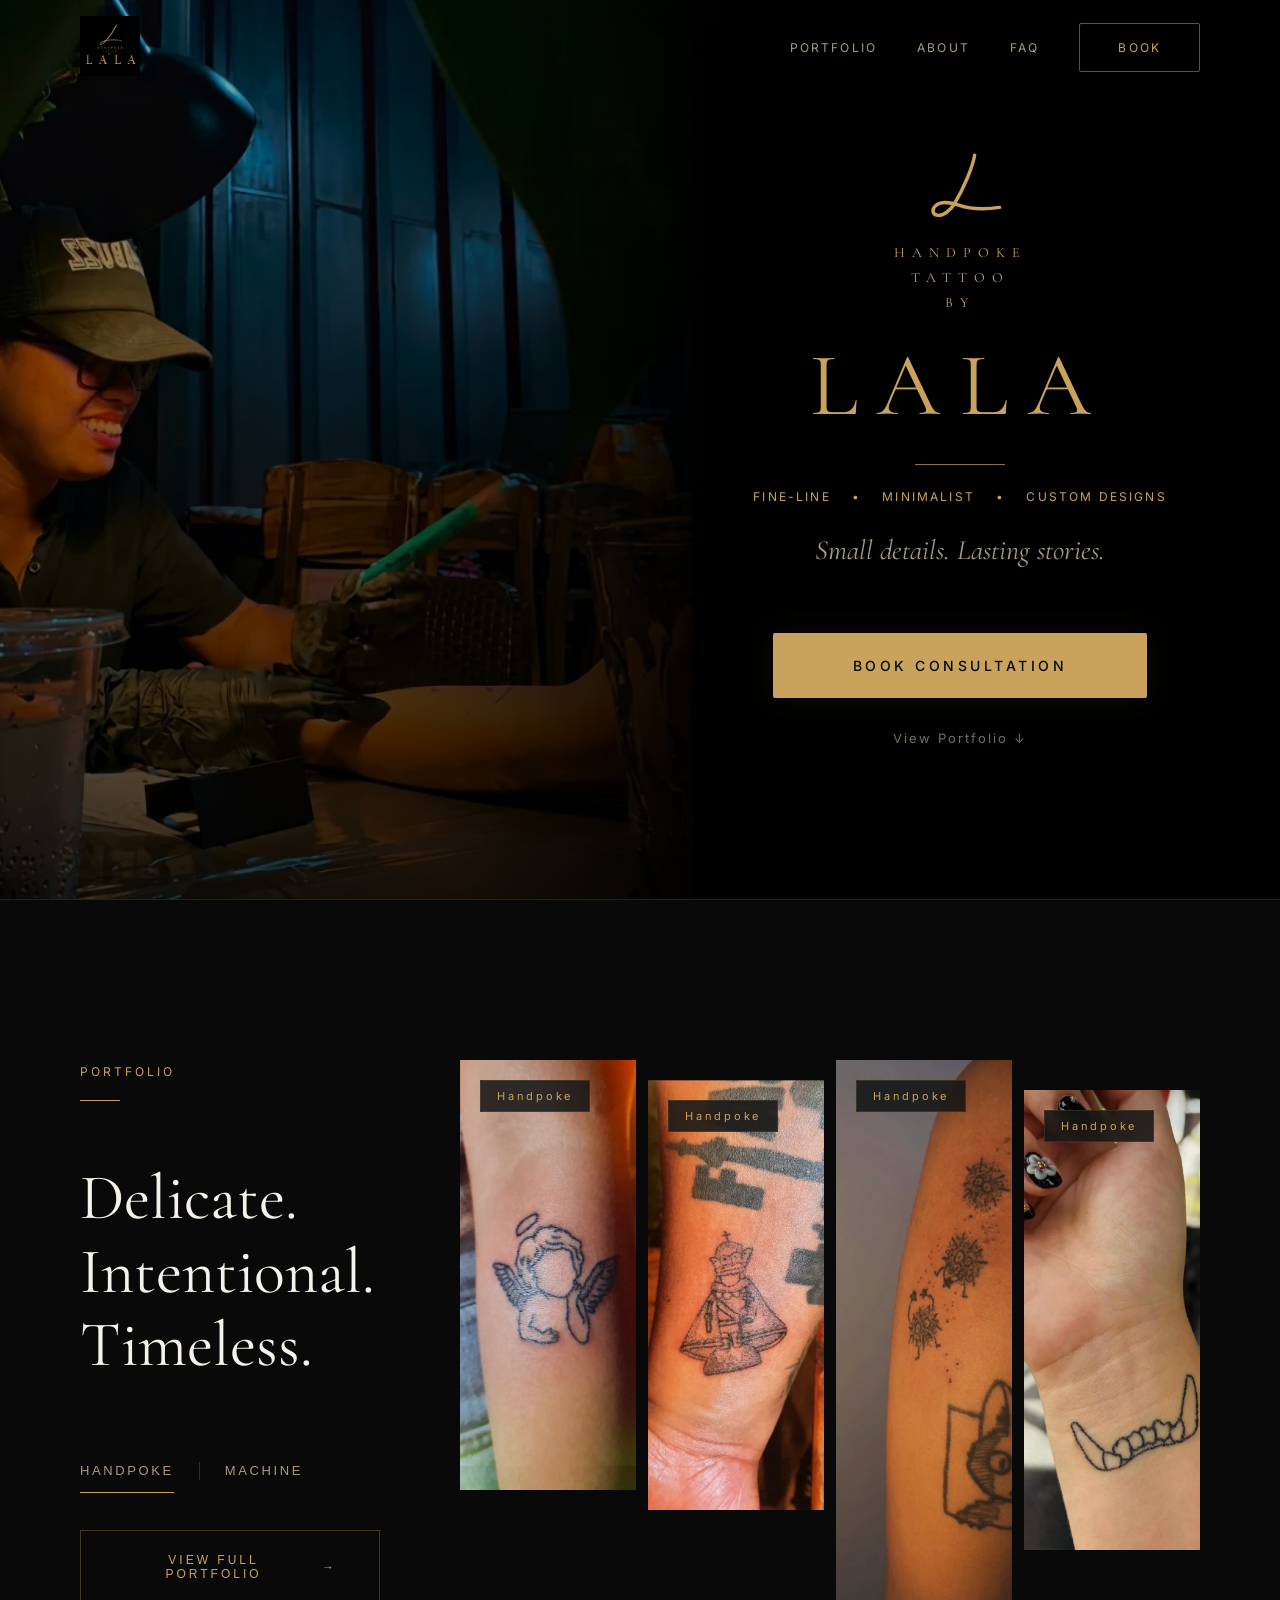
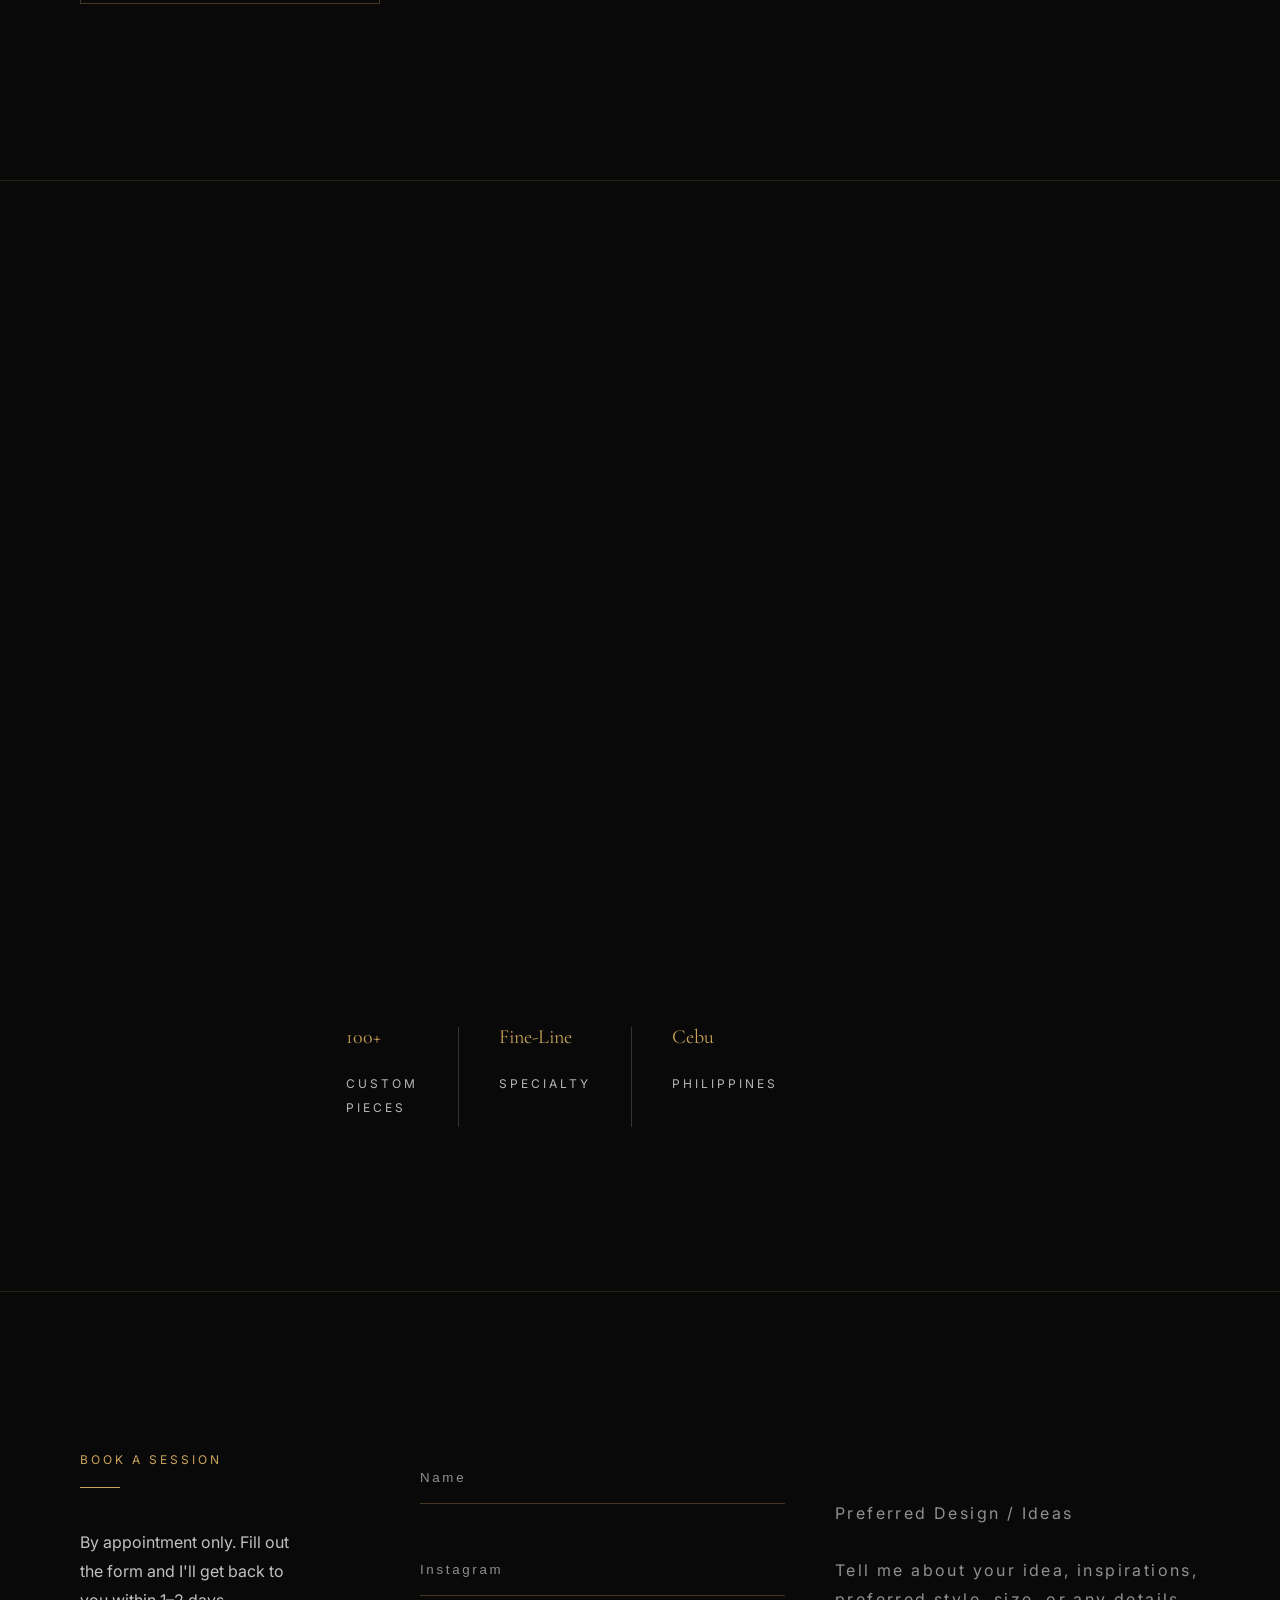
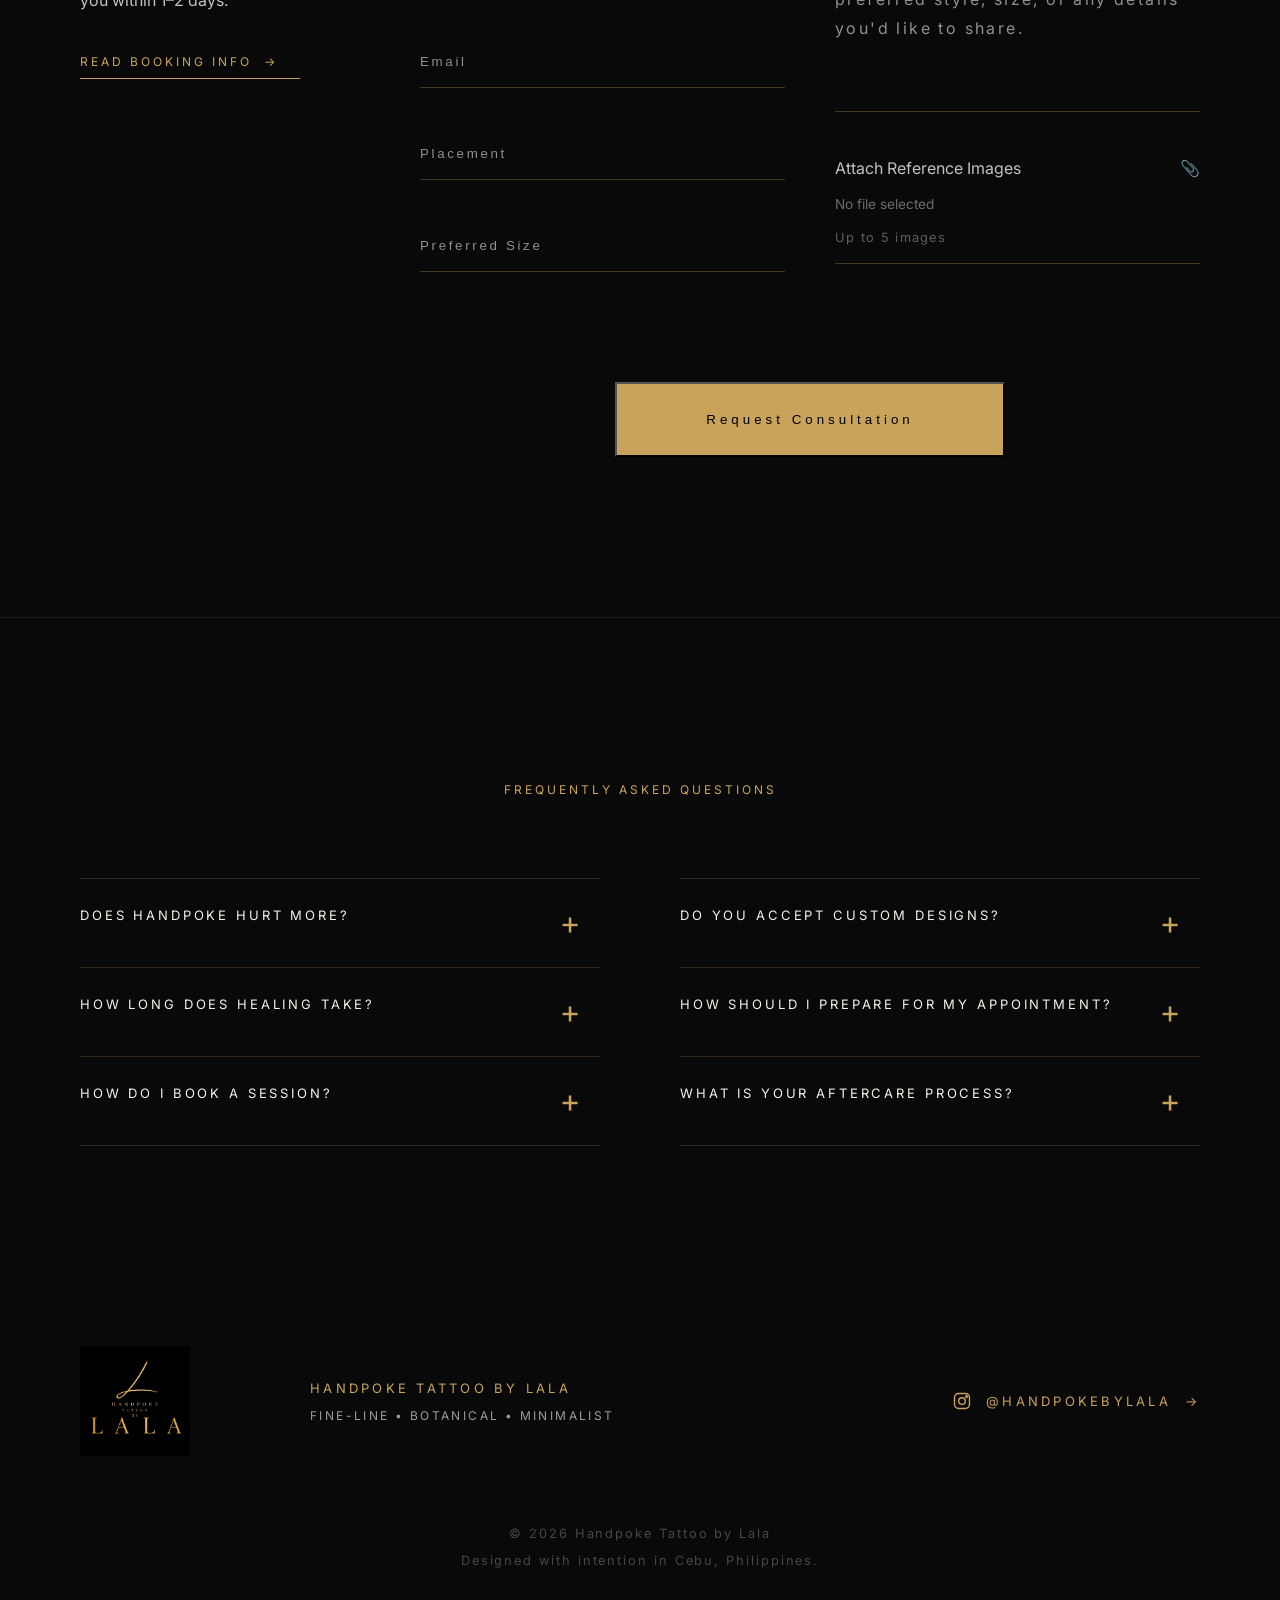
==== commit e2cb439b: "Fix HTML syntax for faq-grid div" ====
--- a/Handpoked website/index.html
+++ b/Handpoked website/index.html
@@ -1169,13 +1169,13 @@
 
     <div class="faq-title">
 
-        <span class="section-label">
+        <span class="section-label reveal-up">
             Frequently Asked Questions
         </span>
 
     </div>
 
-    <div class="faq-grid">
+    <div class="faq-grid reveal-up">
 
         <!-- LEFT COLUMN -->
         <div class="faq-column">
@@ -1346,7 +1346,7 @@
 ==========================================-->
 <footer class="footer">
 
-    <div class="footer-container">
+    <div class="footer-container reveal-up">
 
         <!-- Logo -->
         <div class="footer-logo">
@@ -1417,4 +1417,4 @@
 
 <script src="script.js"></script>
 </body>
-</html>+</html>
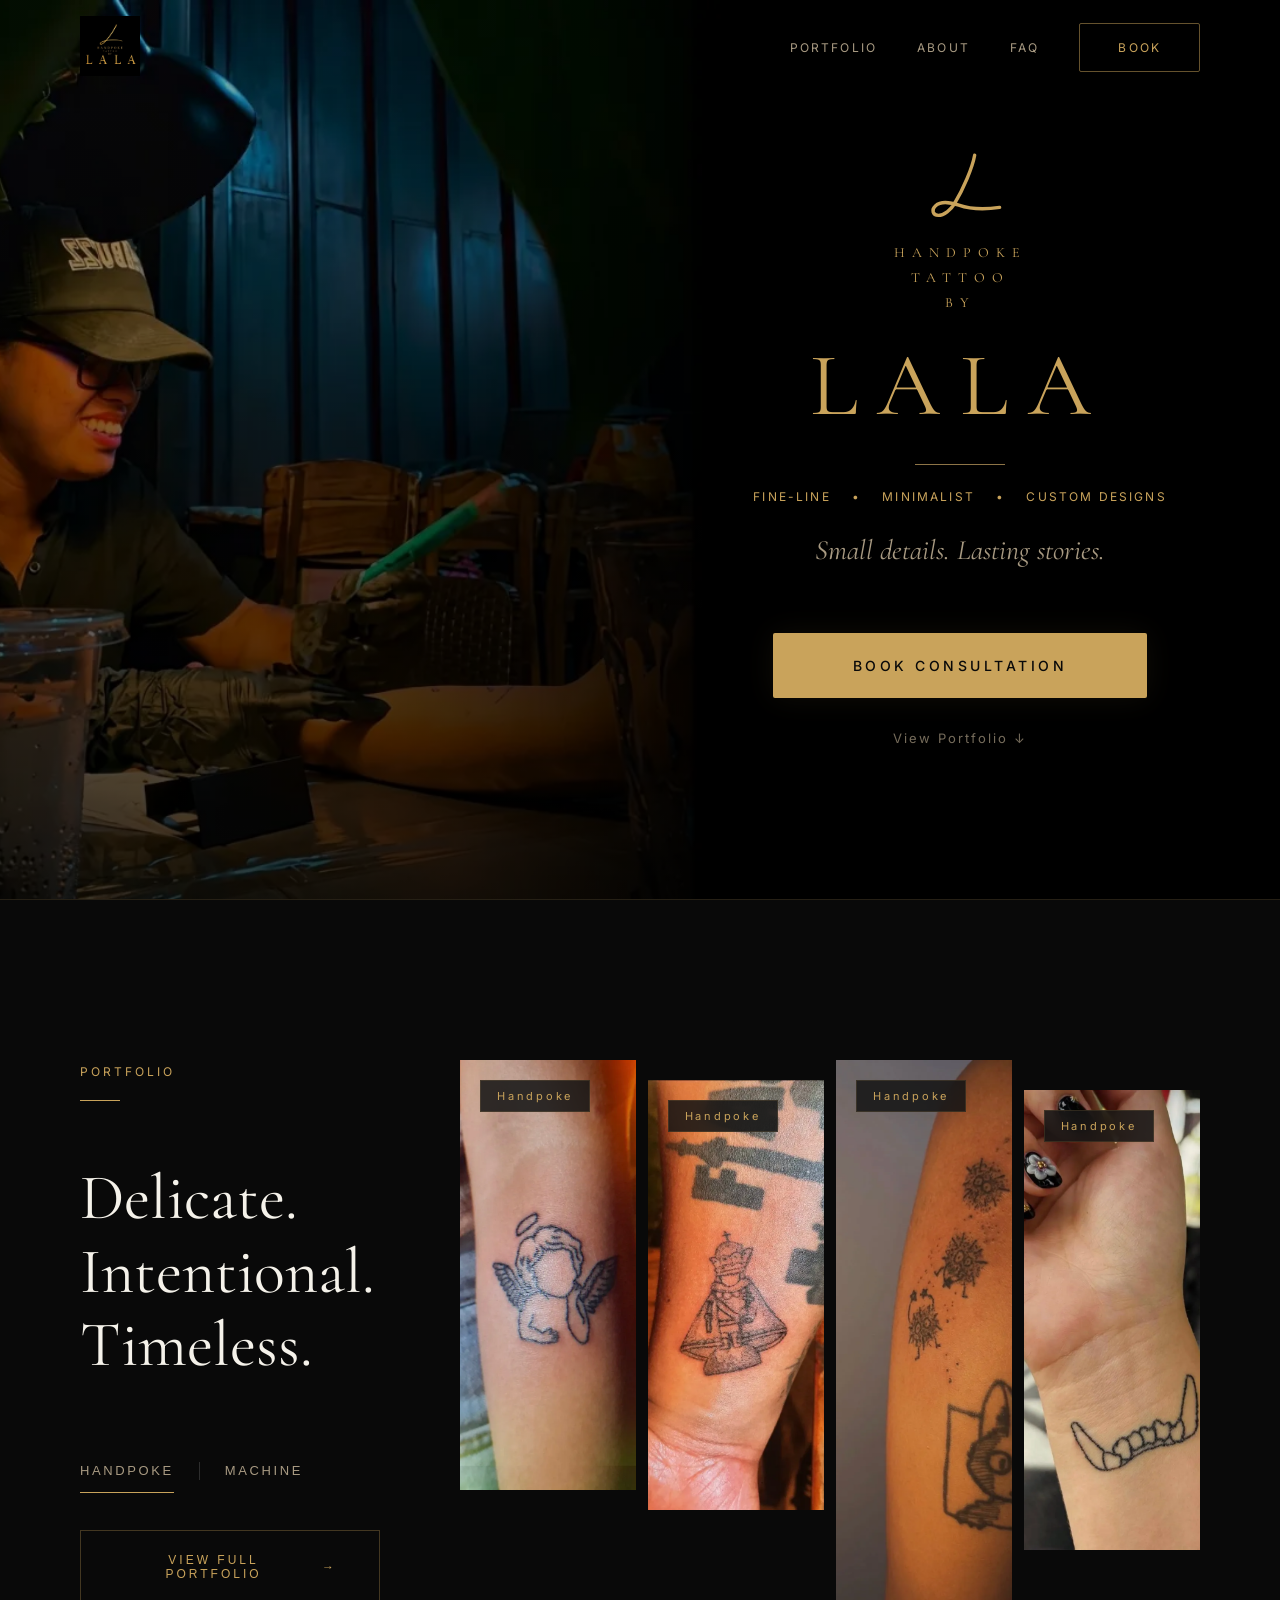
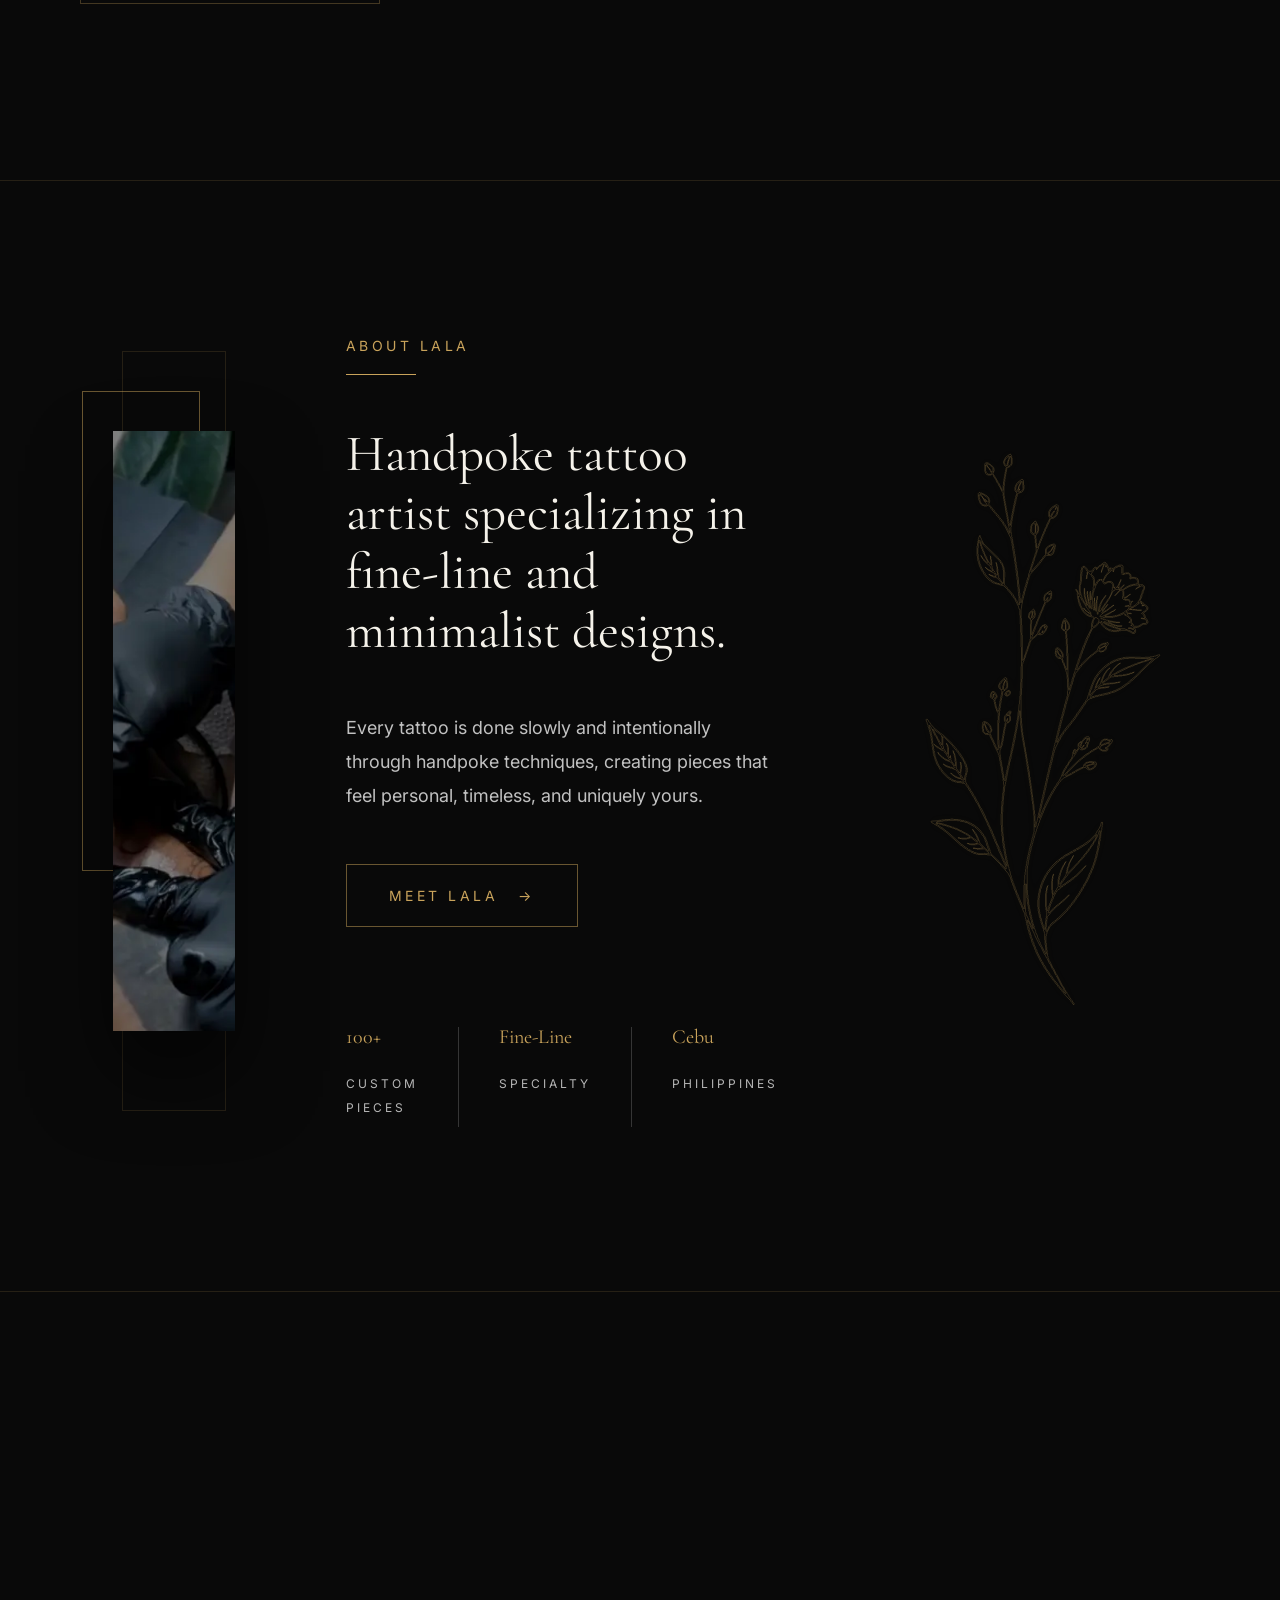
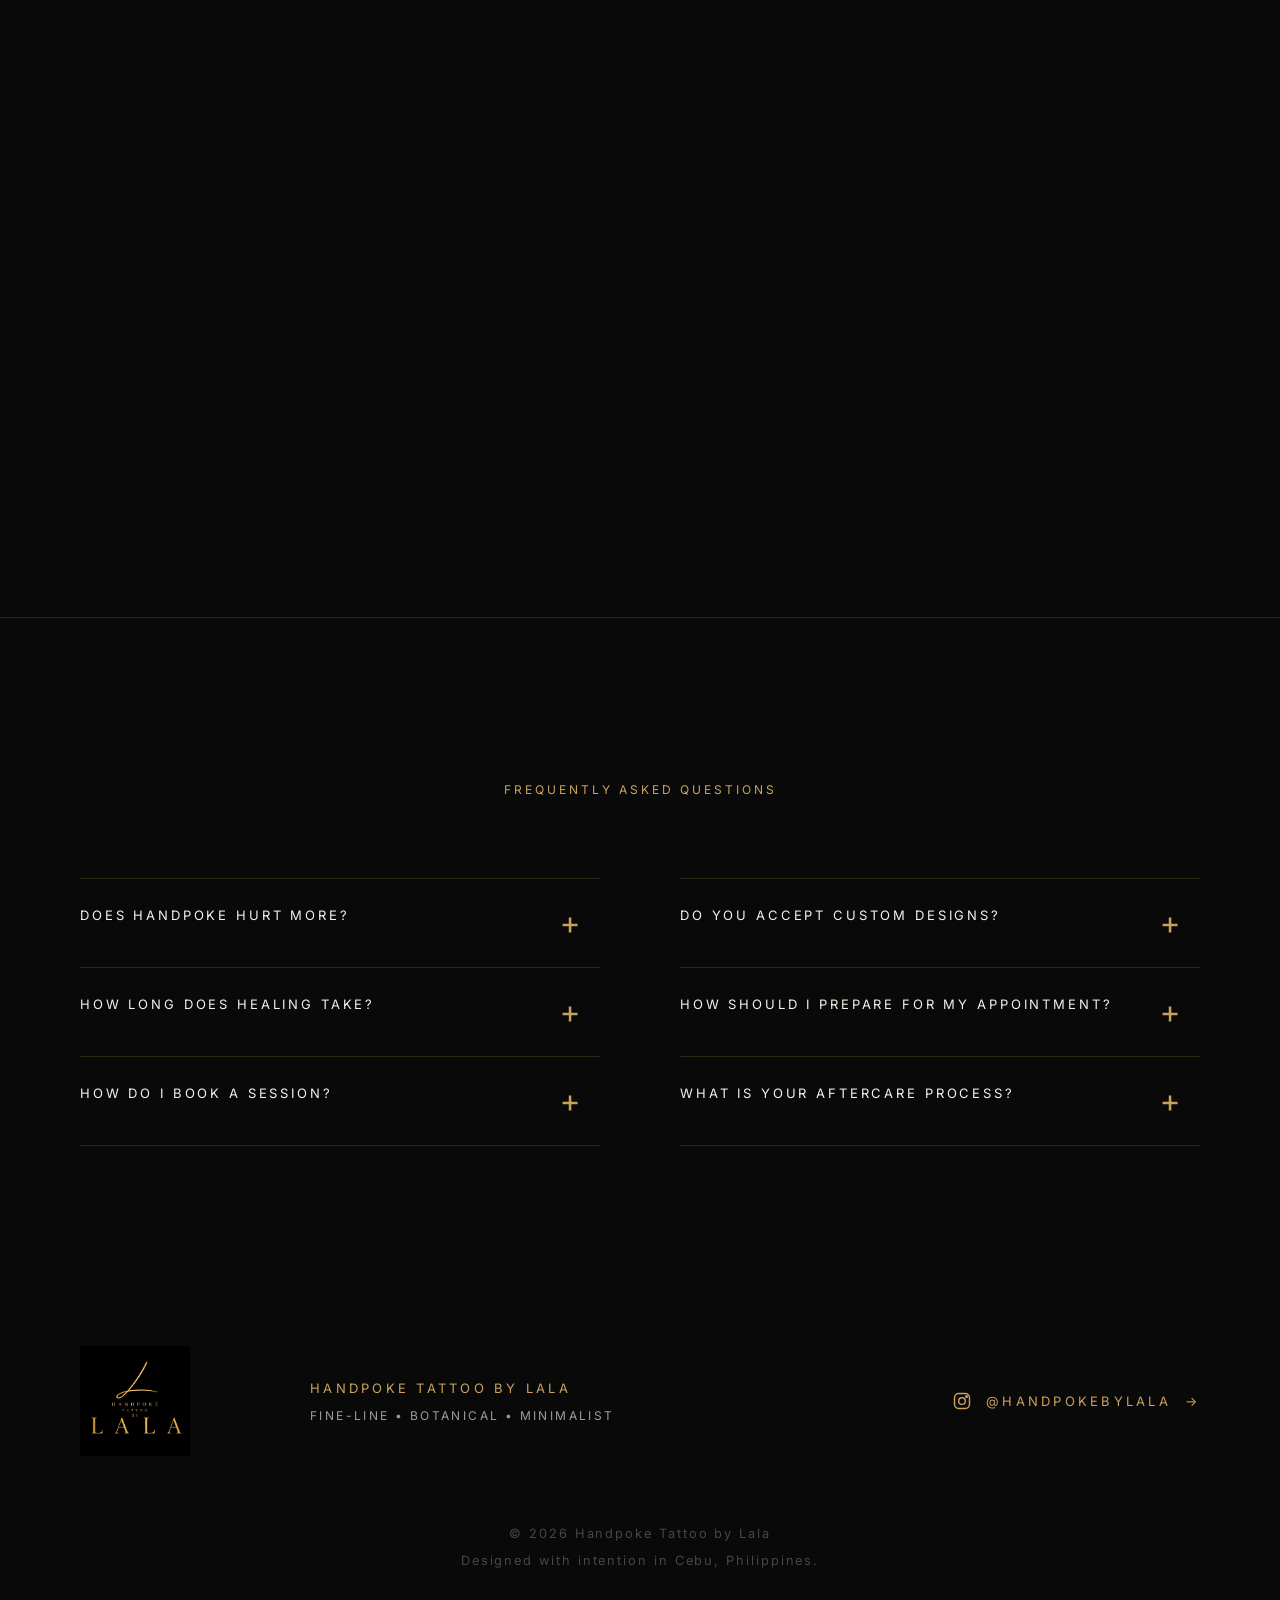
==== commit a5d44d86: "Update index.html" ====
--- a/Handpoked website/index.html
+++ b/Handpoked website/index.html
@@ -224,7 +224,7 @@
 
     <a href="#booking" class="mobile-book">
 
-        Book Consultation
+        Book
 
     </a>
 
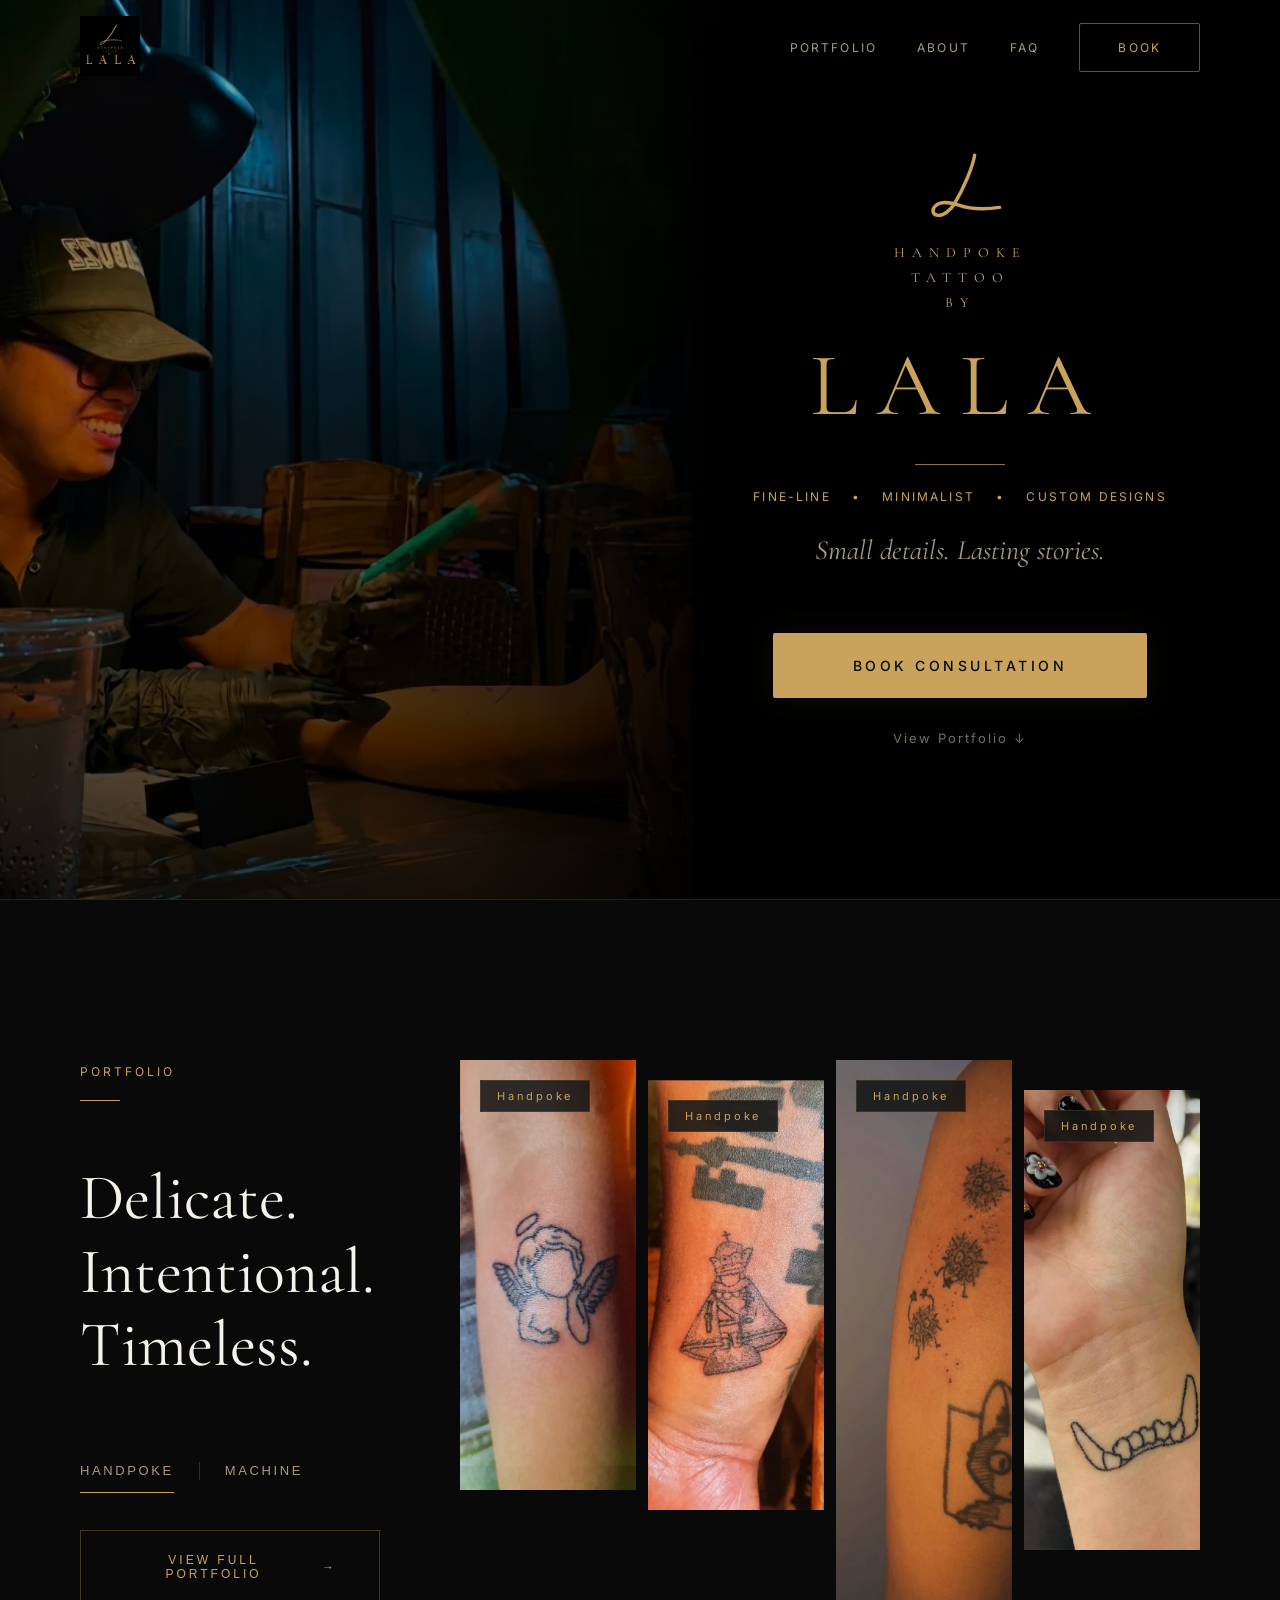
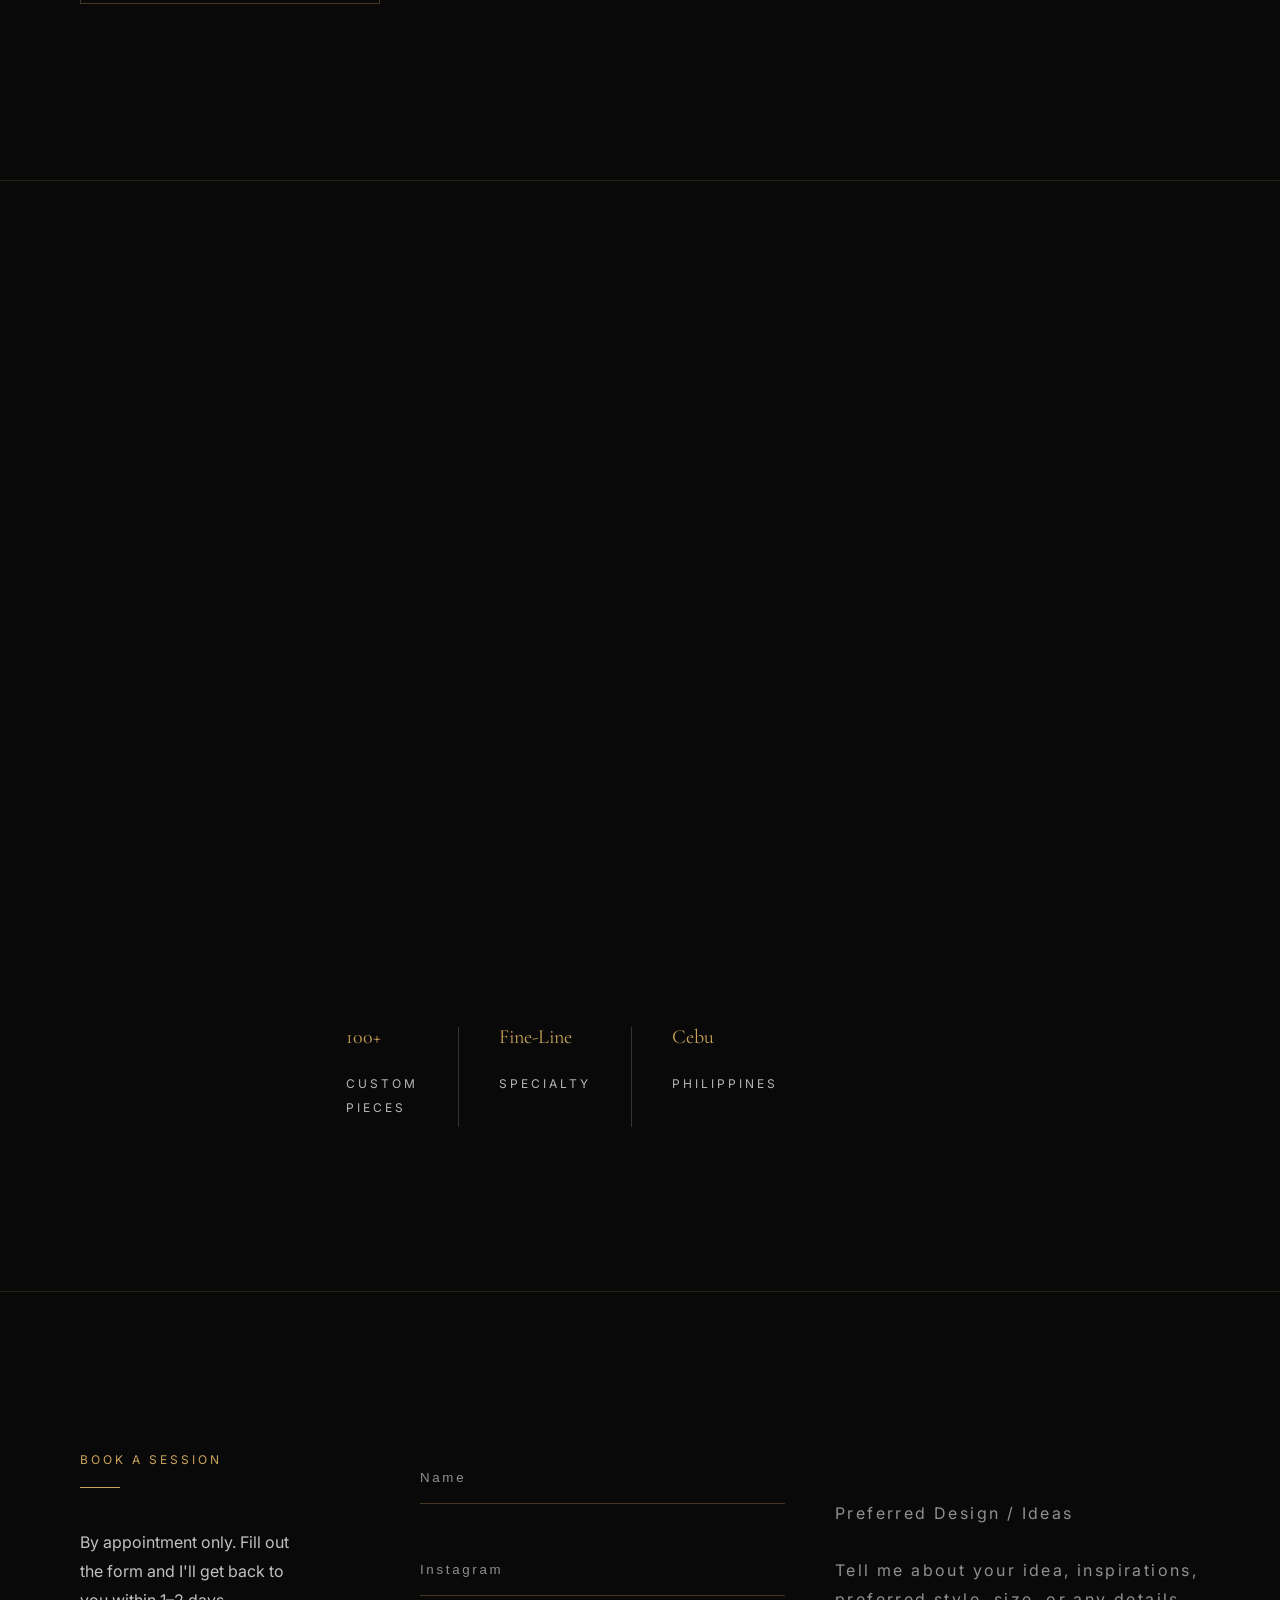
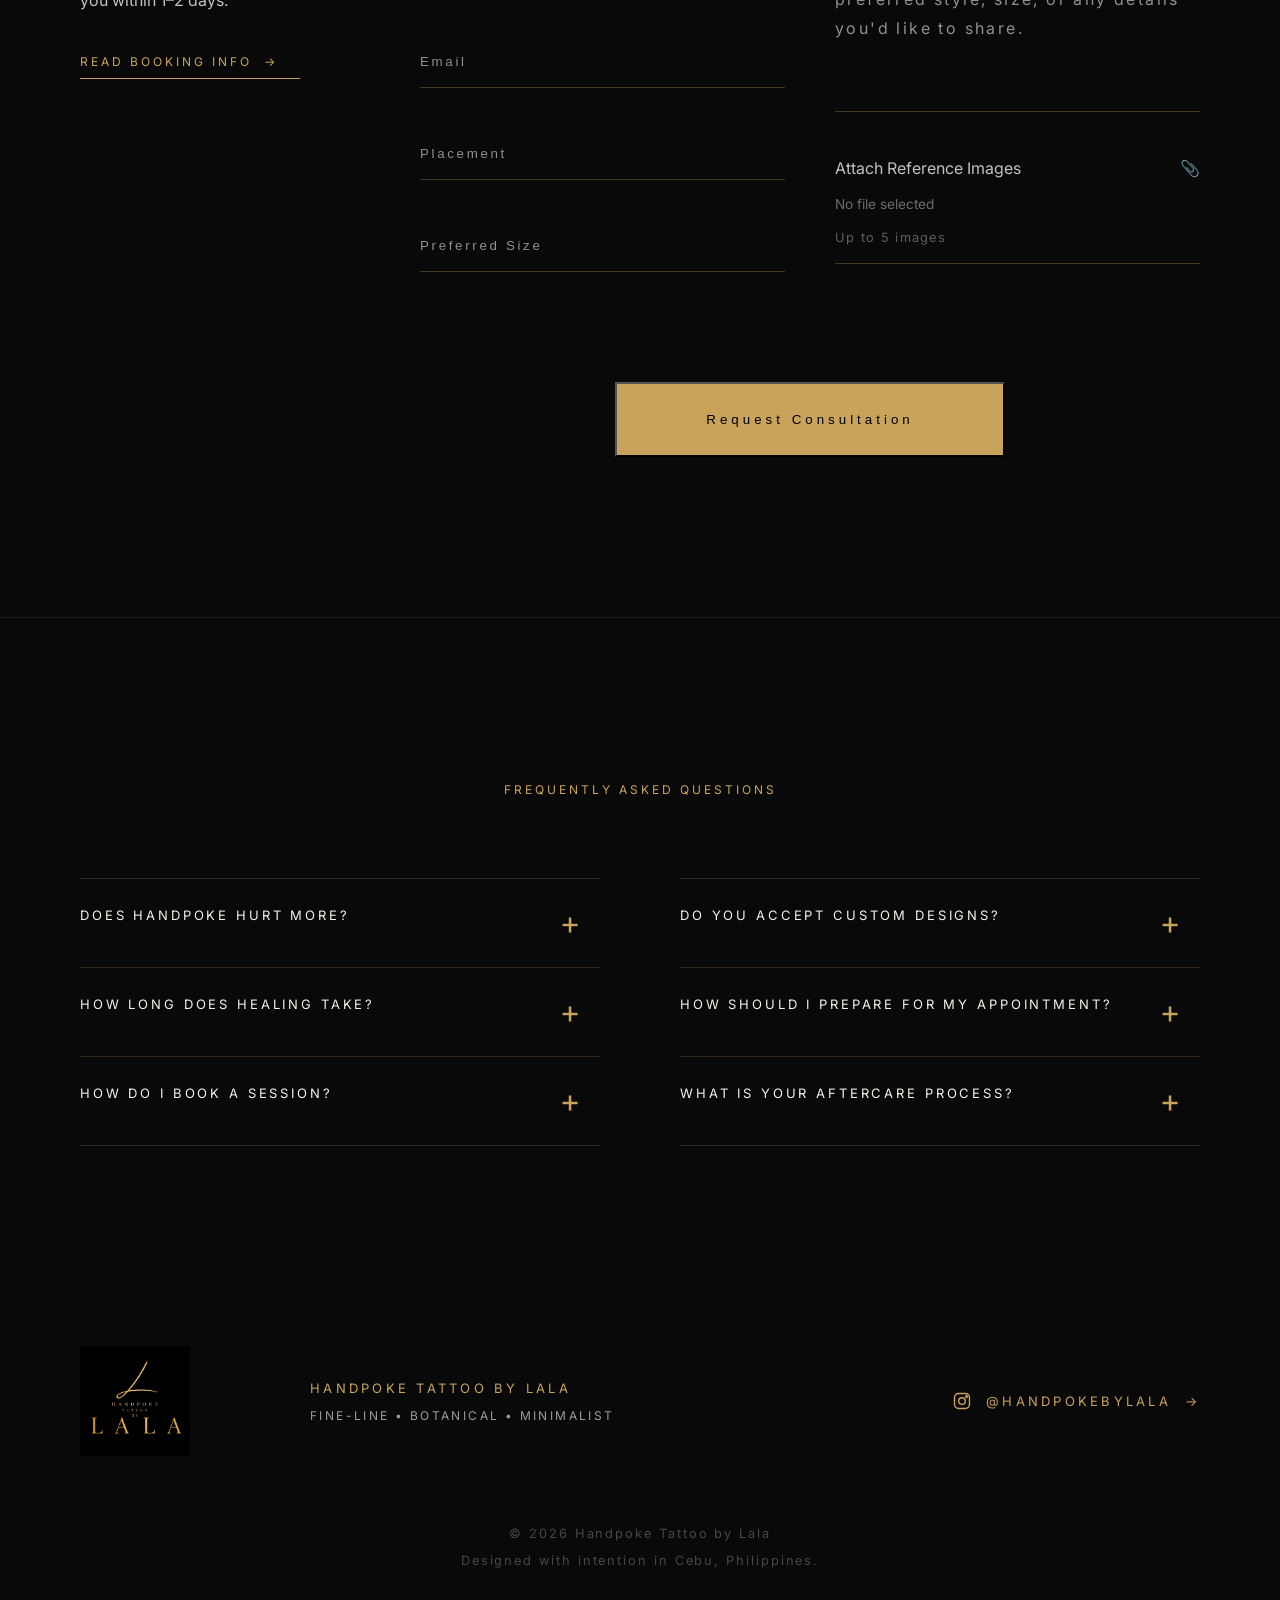
==== commit 0c3e4d3e: "Update index.html" ====
--- a/Handpoked website/index.html
+++ b/Handpoked website/index.html
@@ -847,7 +847,7 @@
 
                 </a>
 
-                <a href="#contact"
+                <a href="#booking"
                    class="booking-btn">
 
                     Book Appointment <span>→</span>
--- a/Handpoked website/style.css
+++ b/Handpoked website/style.css
@@ -285,27 +285,27 @@
 
 .mobile-menu{
 
-    position:fixed;
-
-    top:0;
-    left:0;
-
-    width:100vw;
-    height:100vh;
-
-    background:rgba(9,9,9,.97);
-
-    backdrop-filter:blur(20px);
+  position:fixed;
+    inset:0;
+
+    width:100%;
+    height:100dvh;
+
+     background:rgba(9,9,9,.97);
 
     display:flex;
-
     flex-direction:column;
 
     justify-content:center;
-
     align-items:center;
 
-    gap:60px;
+    gap:48px;
+
+    padding:120px 24px 60px;
+
+    overflow-y:auto;
+
+    -webkit-overflow-scrolling:touch;
 
     z-index:2000;
 
@@ -415,7 +415,7 @@
     cursor:pointer;
 
     transition:var(--transition);
-    margin-right: 20px;
+    margin-right:0;
 
 }
 
@@ -1357,6 +1357,10 @@
 
     gap:60px;
 
+    padding:90px 24px 40px;
+
+    overflow-y:auto;
+
     opacity:0;
     visibility:hidden;
 
@@ -1365,7 +1369,6 @@
     z-index:9000;
 
 }
-
 .lightbox.active{
 
     opacity:1;
@@ -1440,14 +1443,18 @@
 
 .lightbox-close{
 
-    position:absolute;
-
-    top:40px;
-    right:50px;
-
-    font-size:50px;
+    position:fixed;
+
+    top:20px;
+    right:20px;
+
+    font-size:42px;
 
     cursor:pointer;
+
+    z-index:9001;
+
+    transition:.3s;
 
 }
 
@@ -4352,7 +4359,54 @@
     }
 
 }
-
+@media (max-height: 500px) and (orientation: landscape){
+
+    .mobile-menu{
+
+        justify-content:flex-start;
+
+        padding-top:90px;
+
+        gap:30px;
+
+    }
+
+    .mobile-menu a{
+
+        font-size:34px;
+
+    }
+
+    .close-menu{
+
+        top:24px;
+        right:24px;
+
+    }
+
+     .lightbox{
+
+        align-items:flex-start;
+
+        padding-top:80px;
+
+    }
+
+    #lightbox-image{
+
+        max-height:60vh;
+
+    }
+
+    .prev-btn,
+    .next-btn{
+
+        font-size:48px;
+
+    }
+
+
+}
 /* ==========================
 MOBILE
 ========================== */
@@ -4553,4 +4607,4 @@
 
     transform:translate(0);
 
-}+}
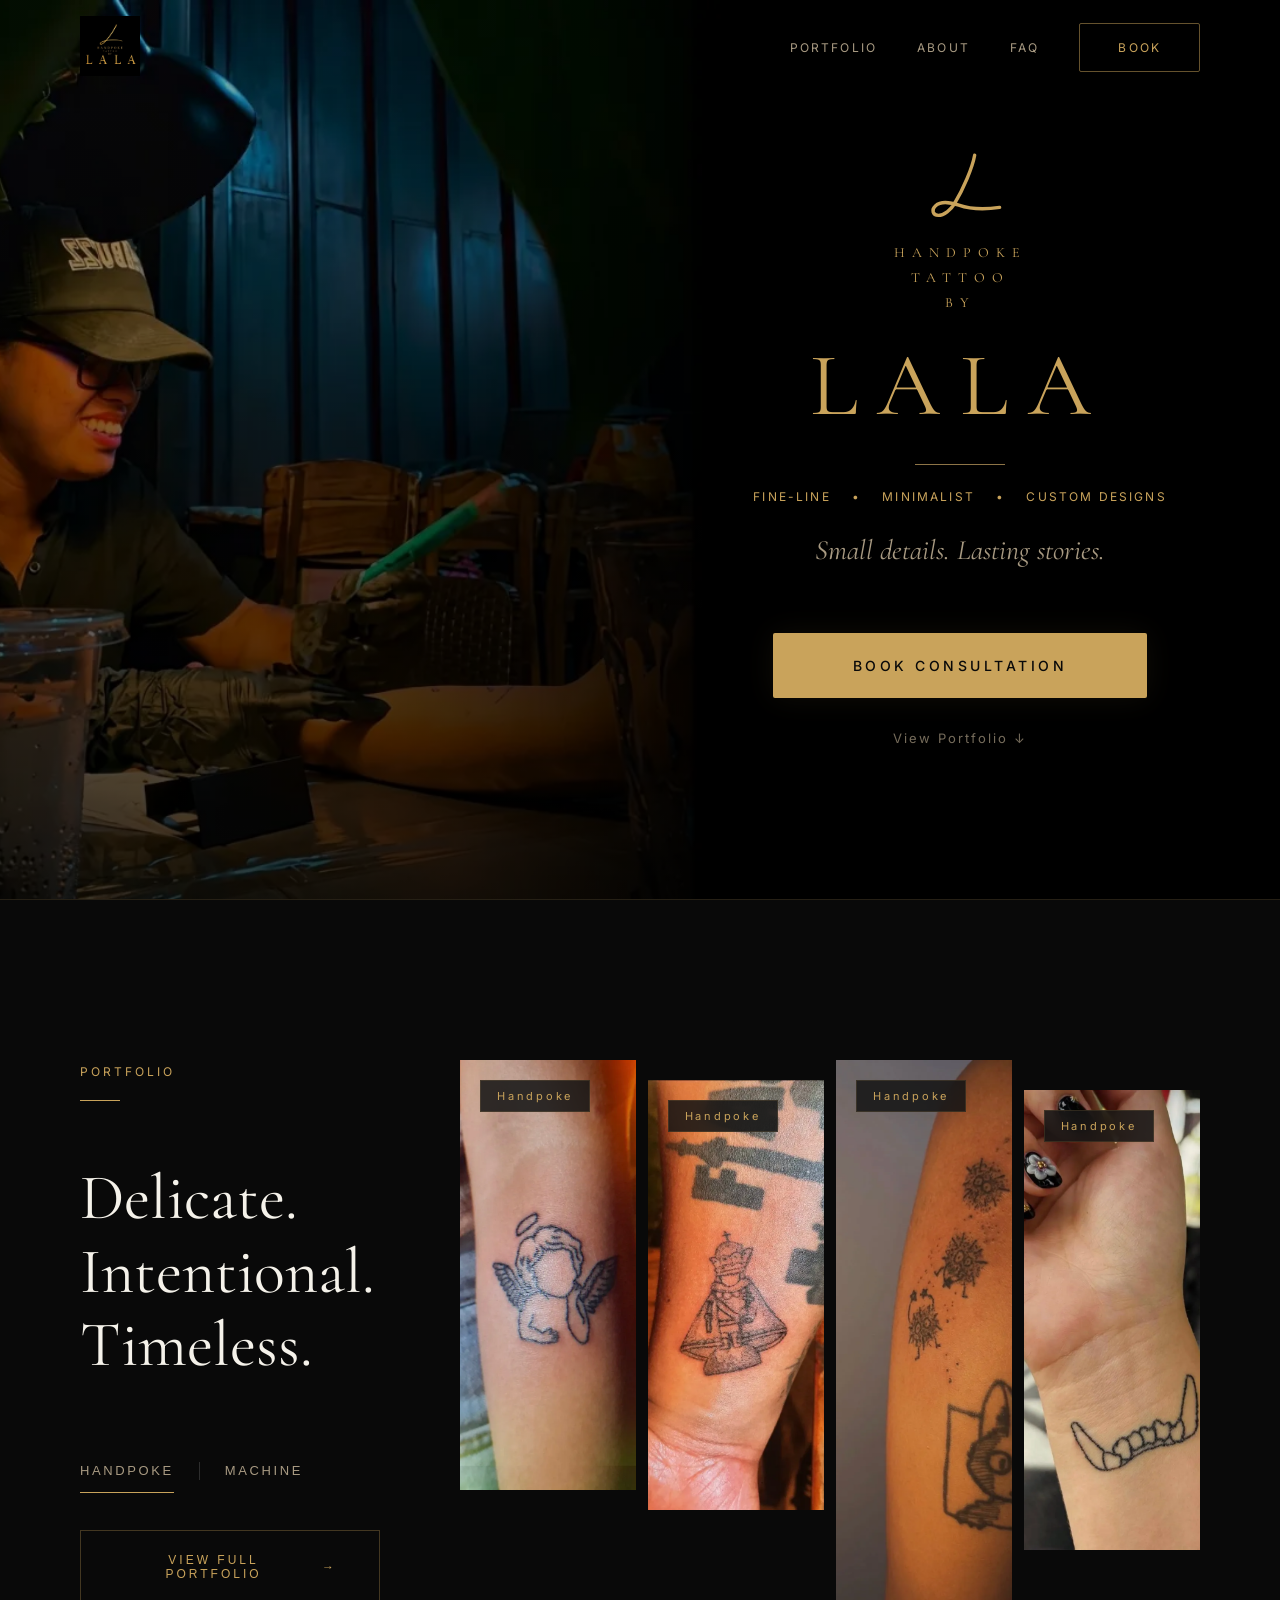
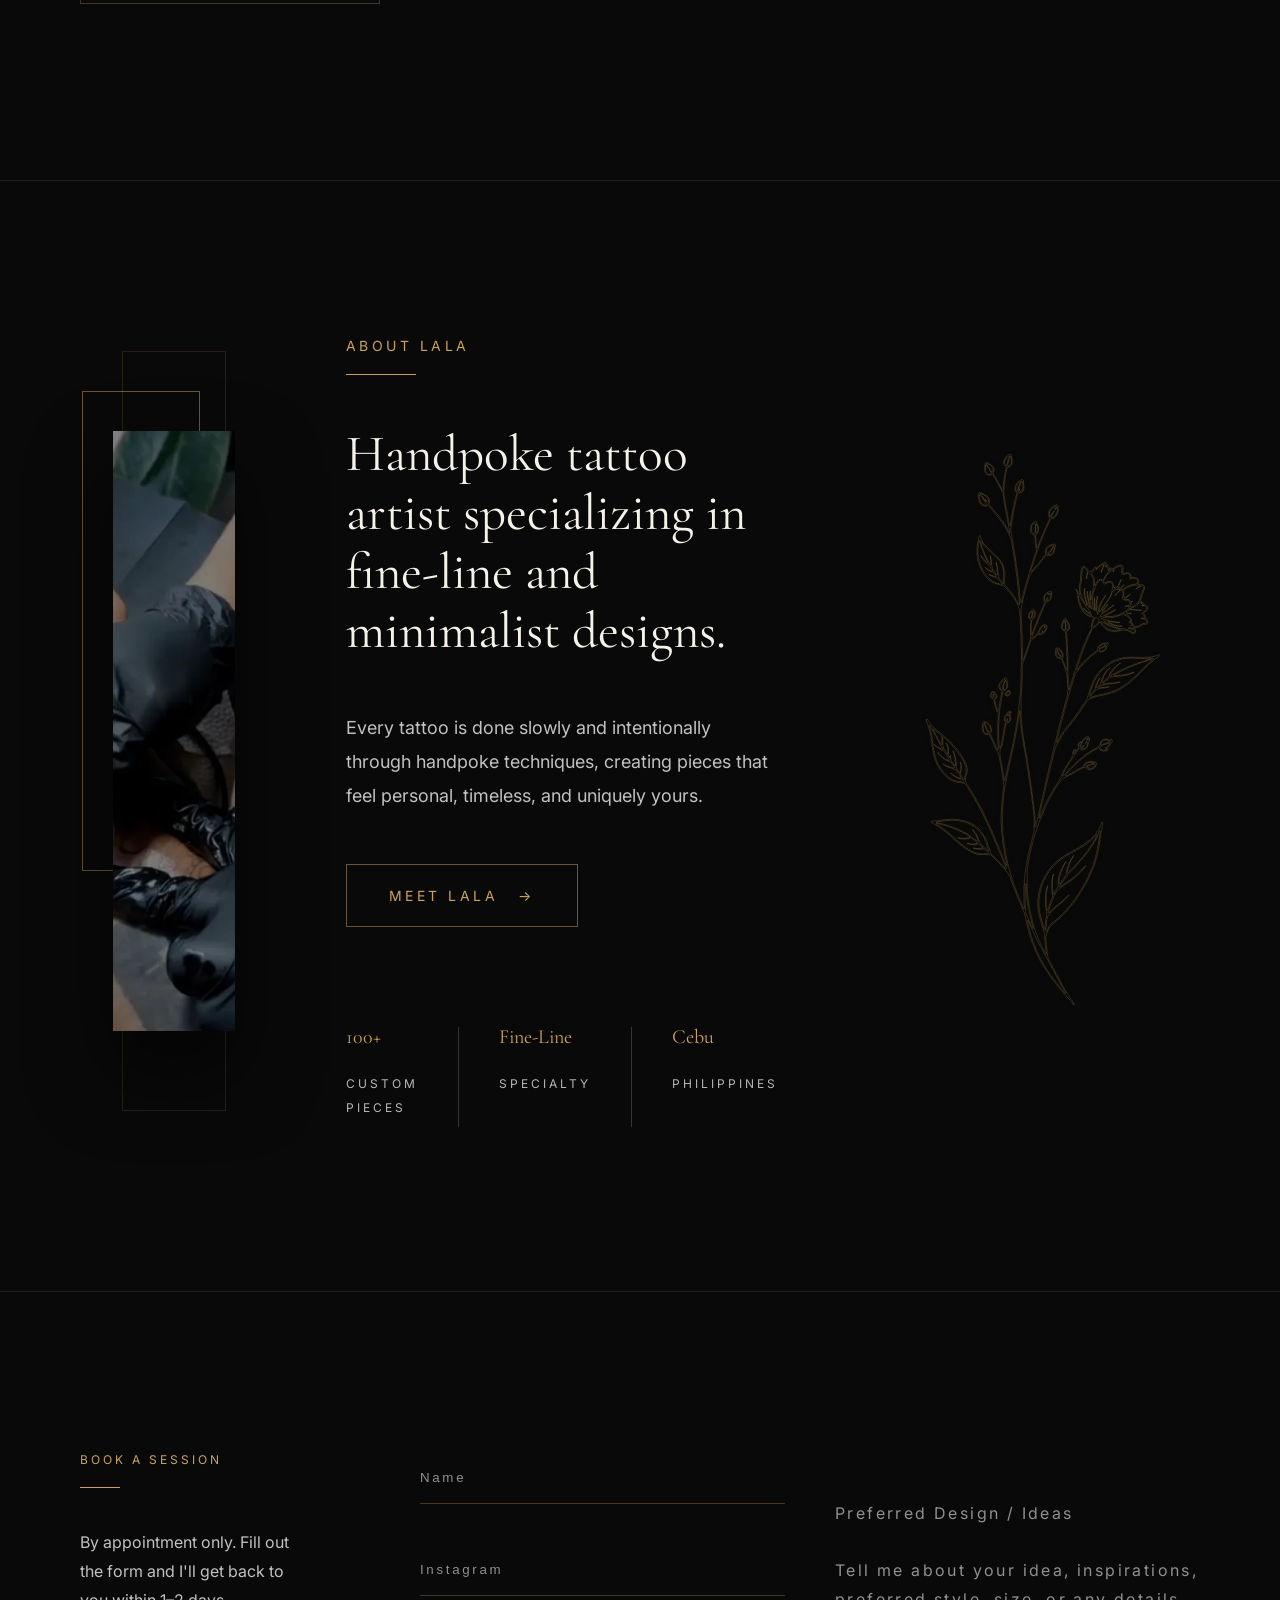
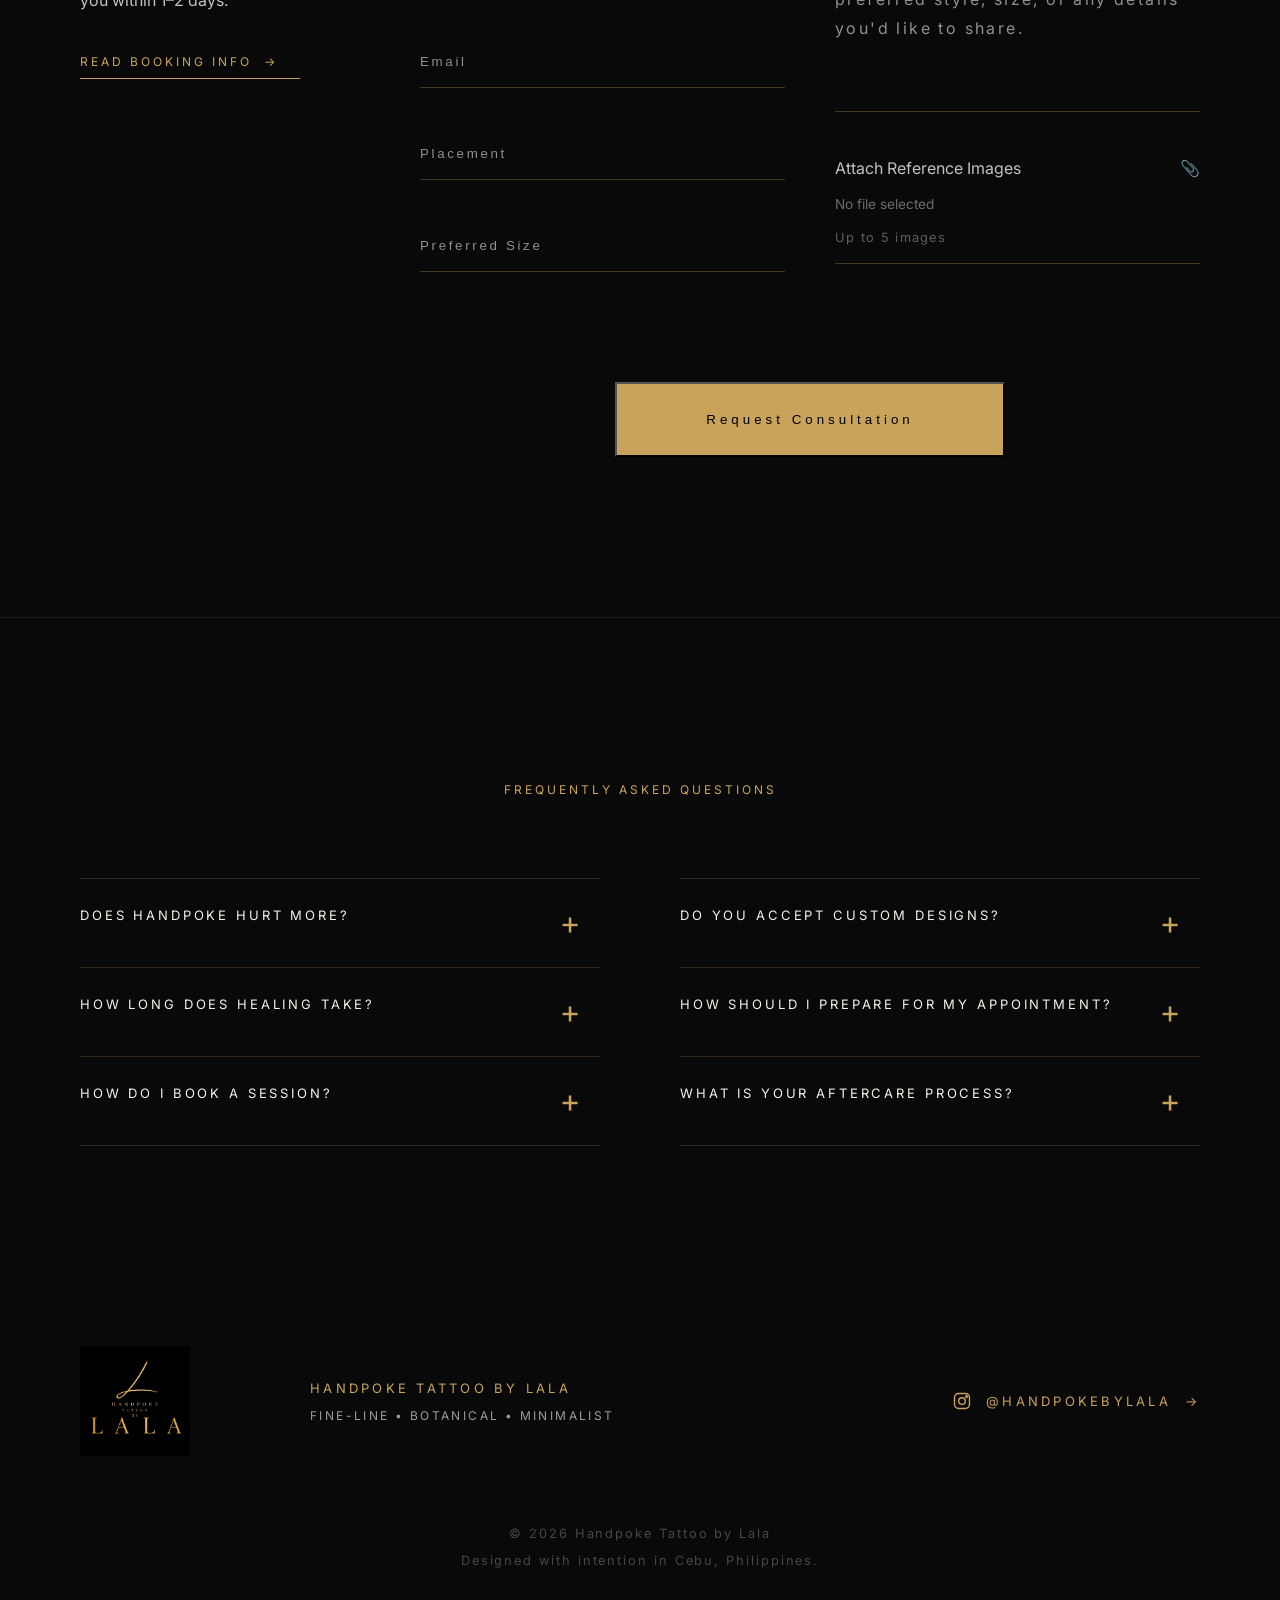
==== commit c4a01b54: "Fix HTML structure and update favicon links" ====
--- a/Handpoked website/index.html
+++ b/Handpoked website/index.html
@@ -58,8 +58,8 @@
 
 <link
 rel="icon"
-type="image/ico"
-href="img/lala-favicon.ico">
+type="image/webp"
+href="img/lala-favicon.webp">
 
 <link
 rel="apple-touch-icon"
@@ -1139,12 +1139,12 @@
      <div class="booking-modal-buttons">
 
     <a href="#booking"
-       class="booking-main-btn">
-
-        Book Appointment
-        <span>→</span>
-
-    </a>
+   class="booking-main-btn close-booking-modal">
+
+    Book Appointment
+    <span>→</span>
+
+</a>
 
     <a href="https://instagram.com/handpoketattoobylala"
        target="_blank"
